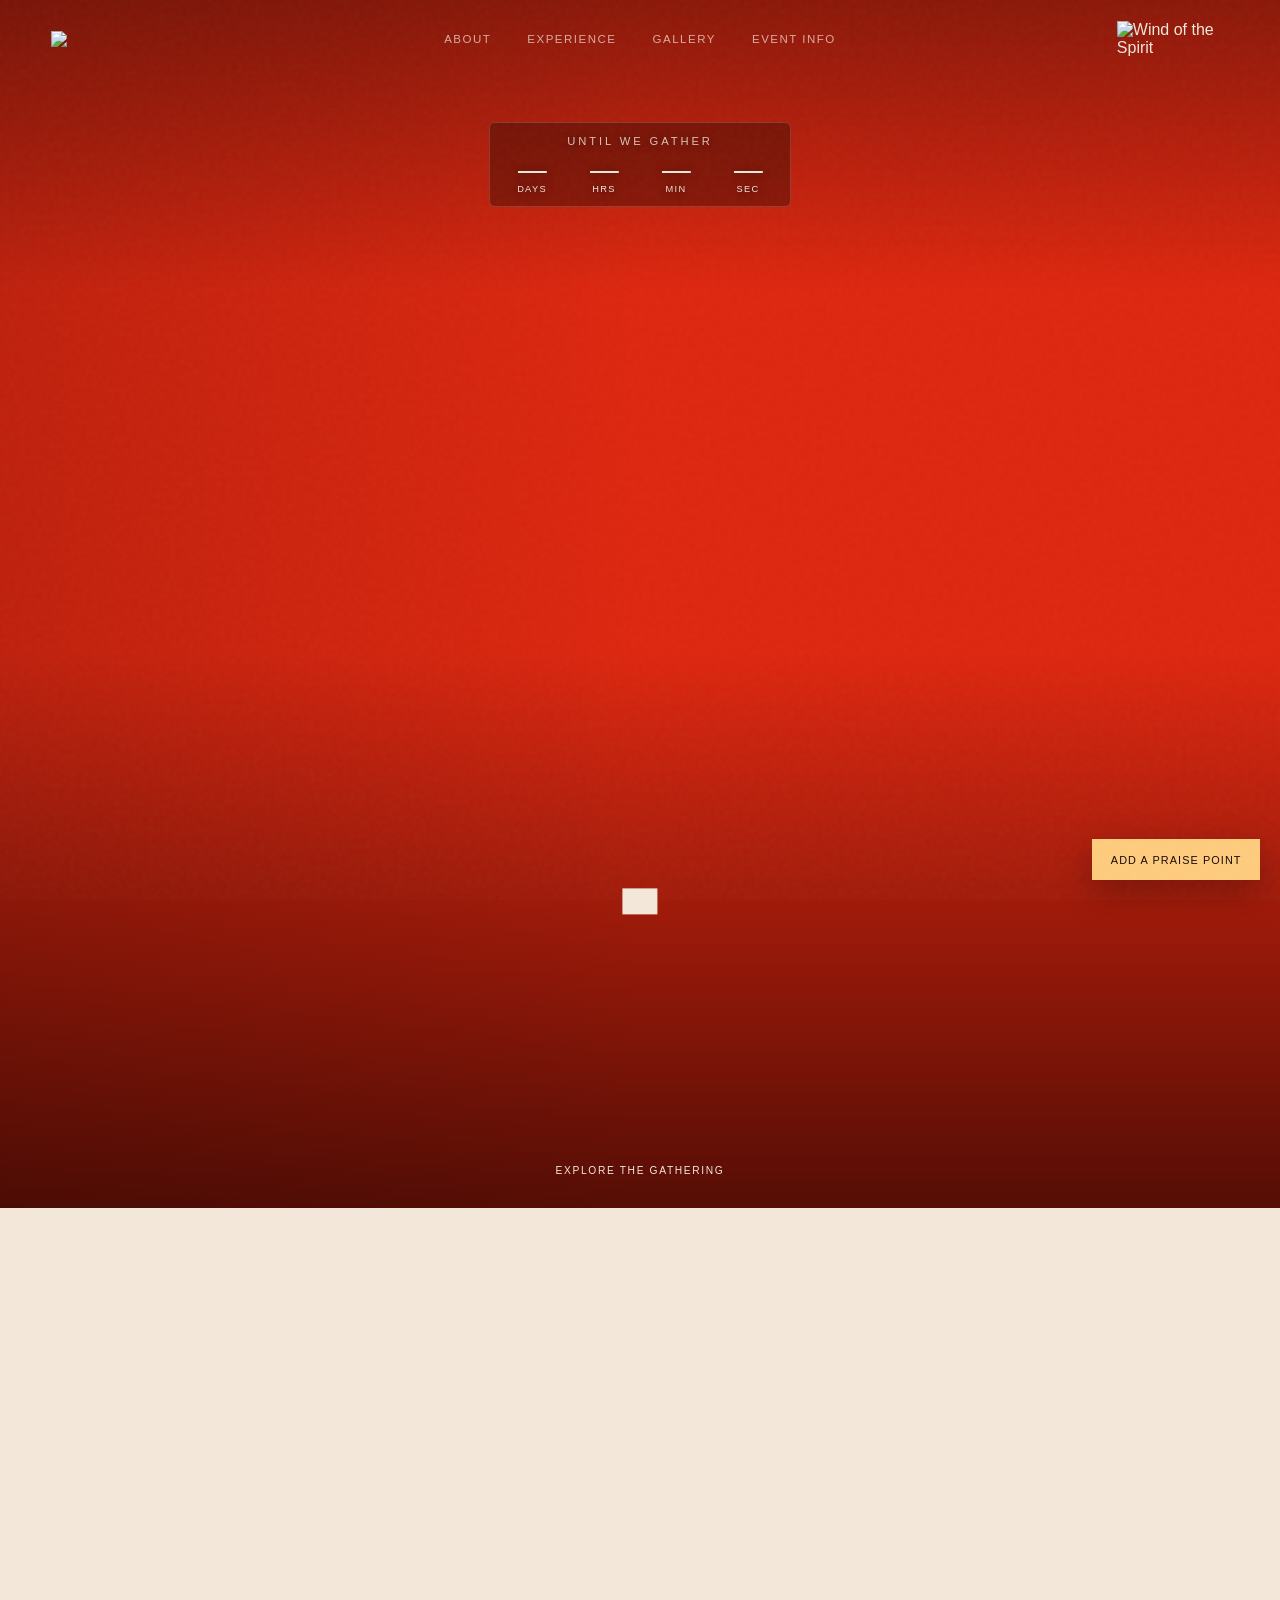
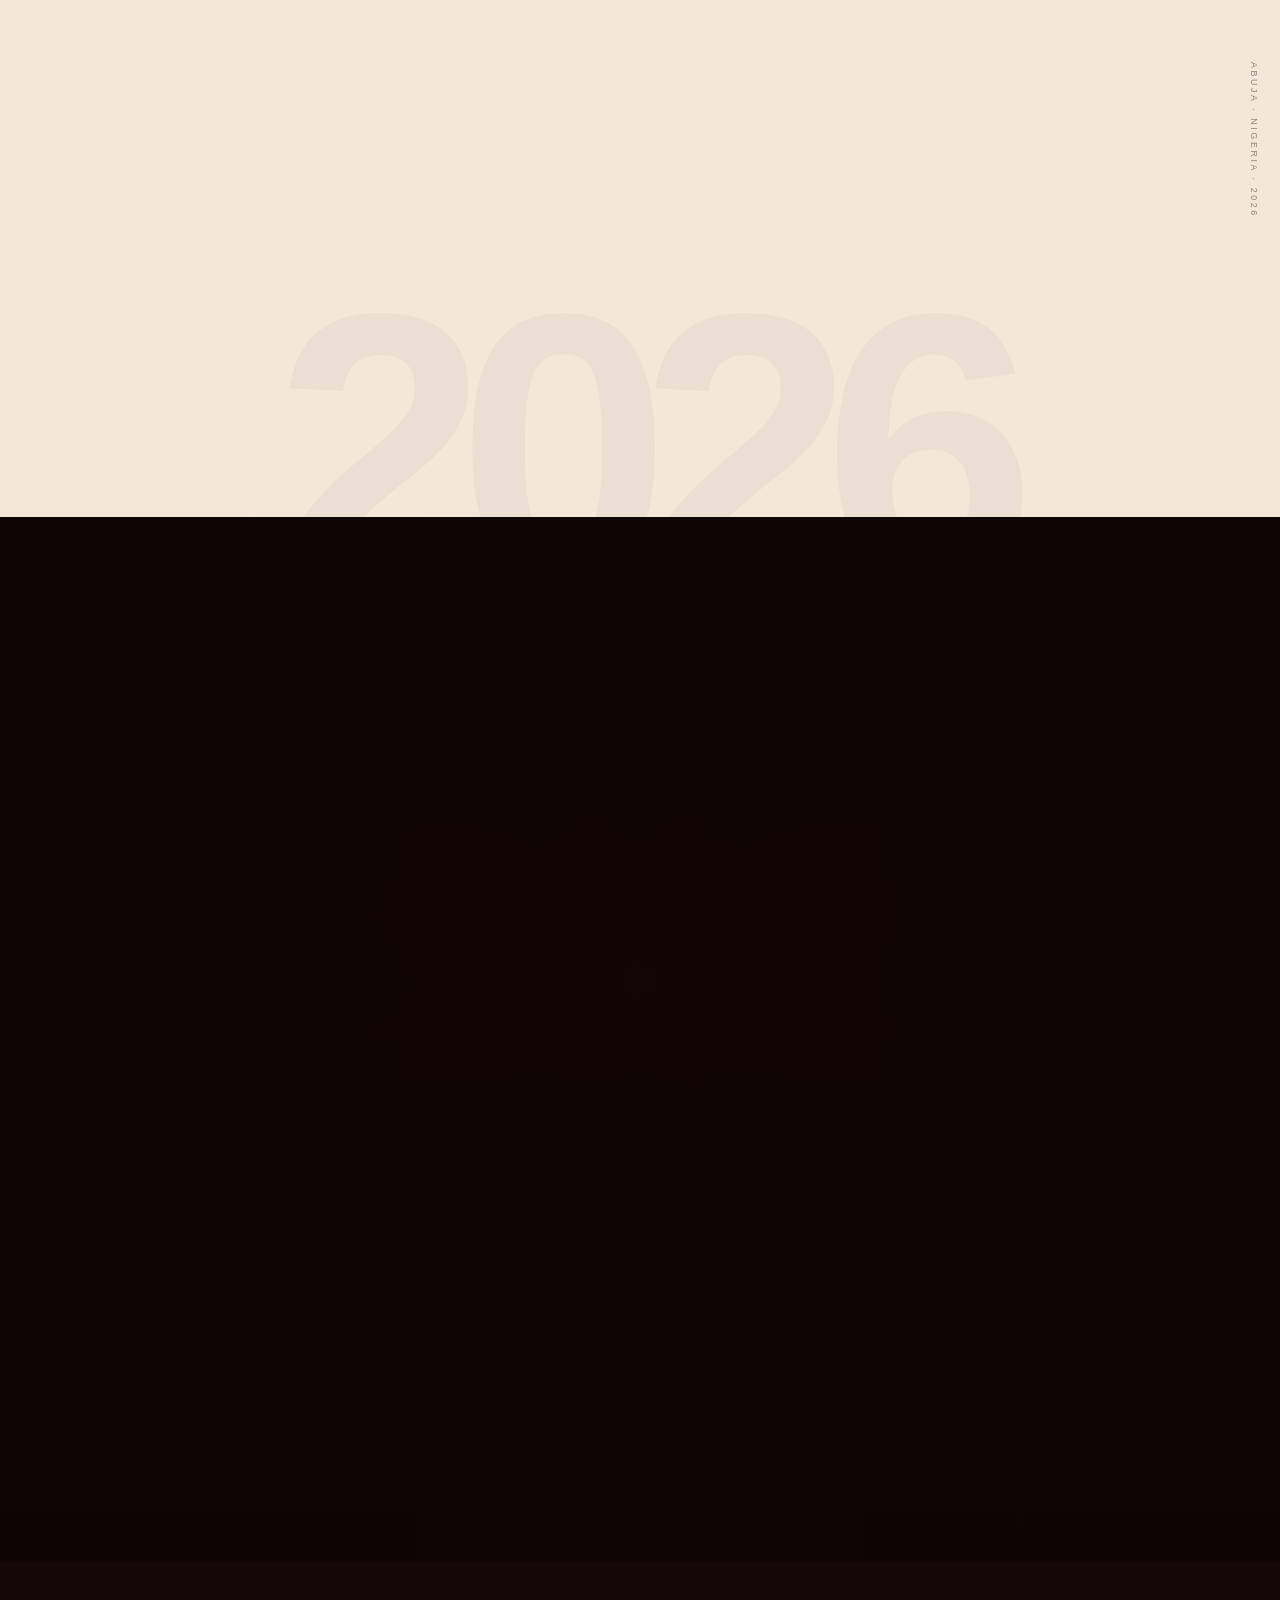
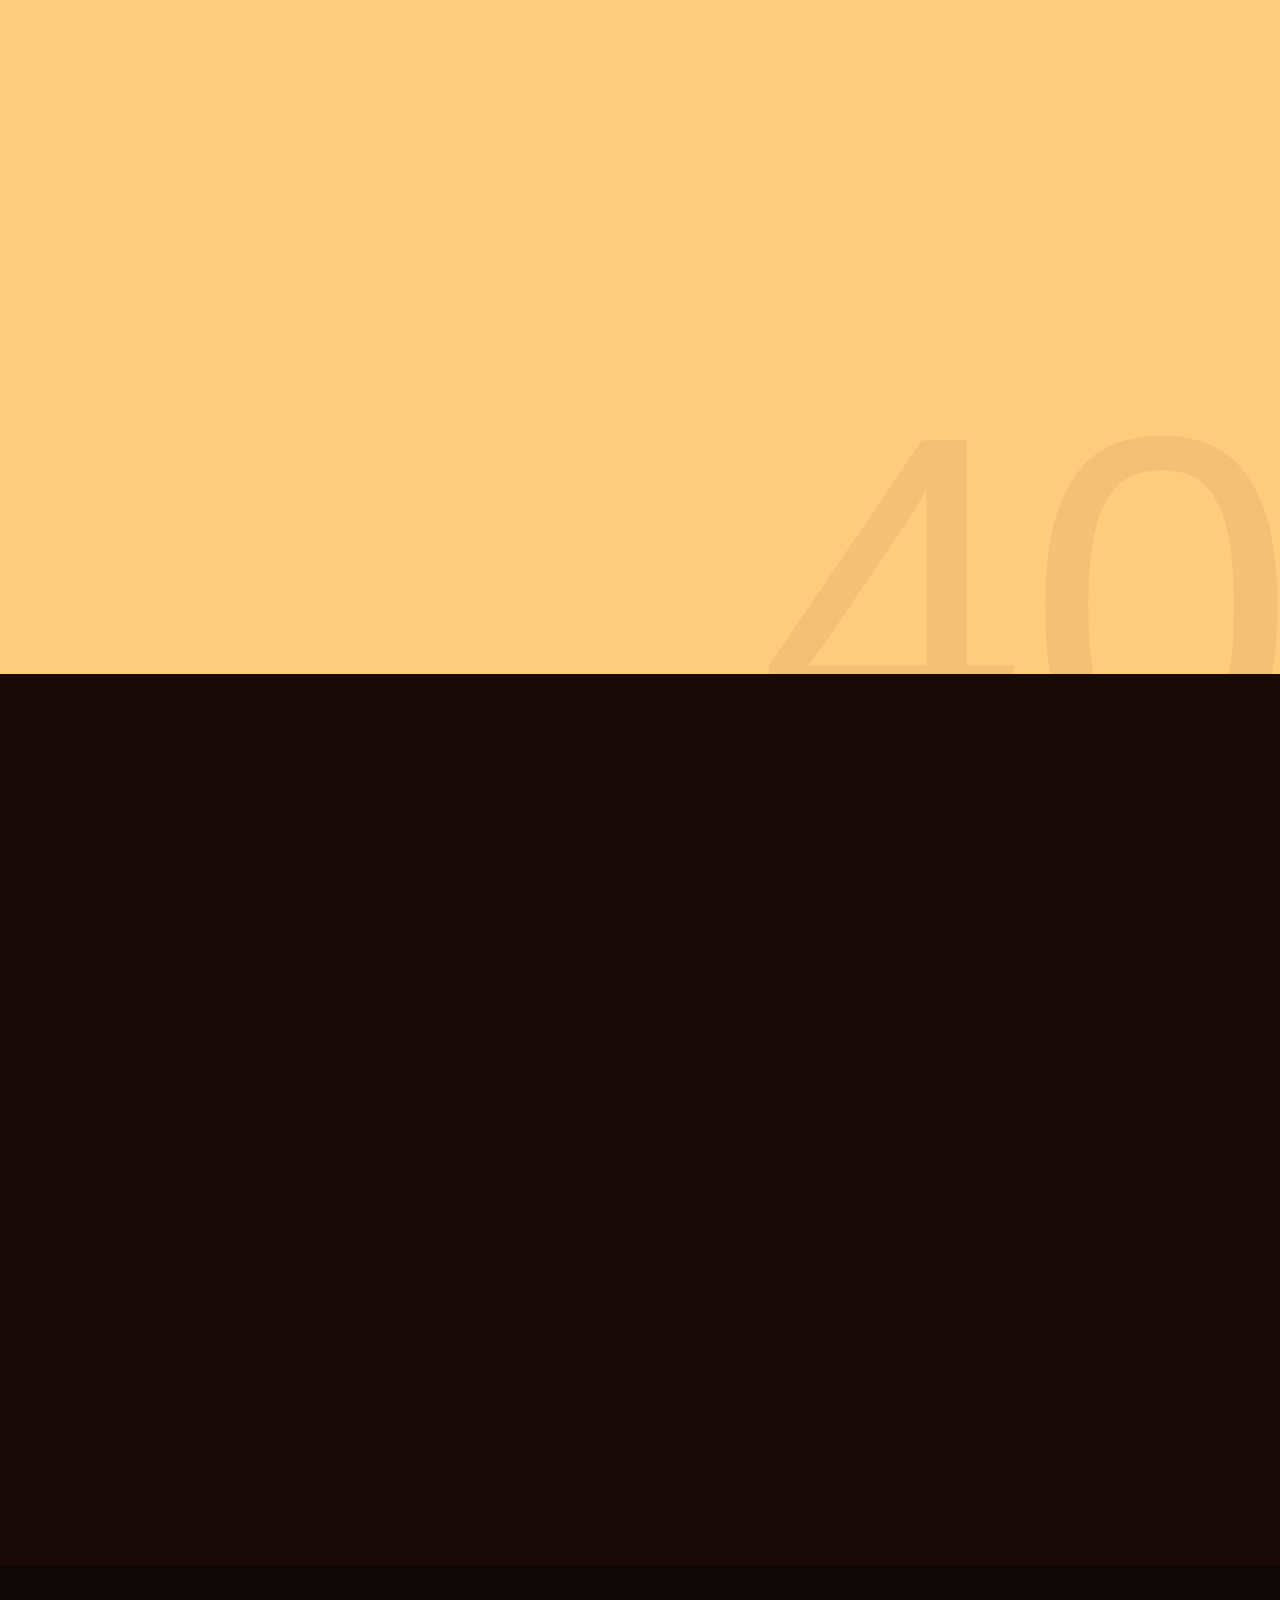
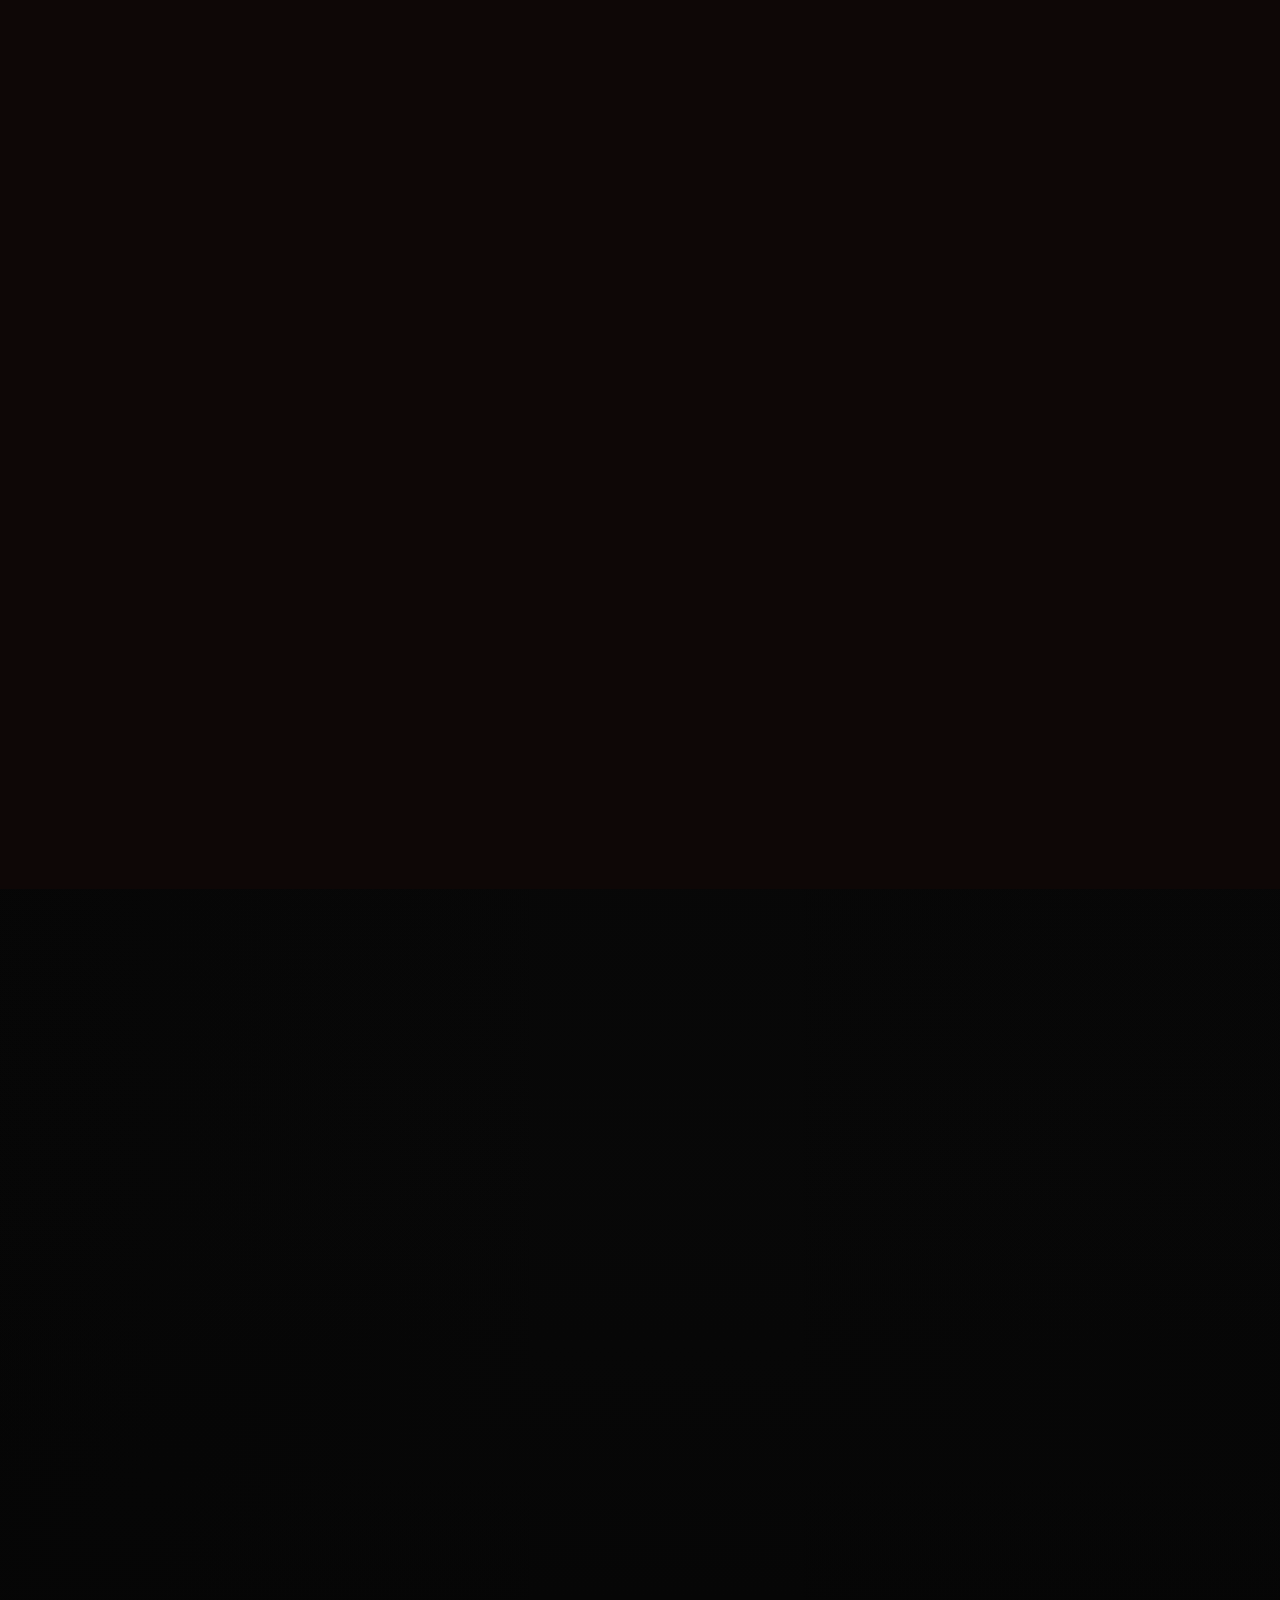
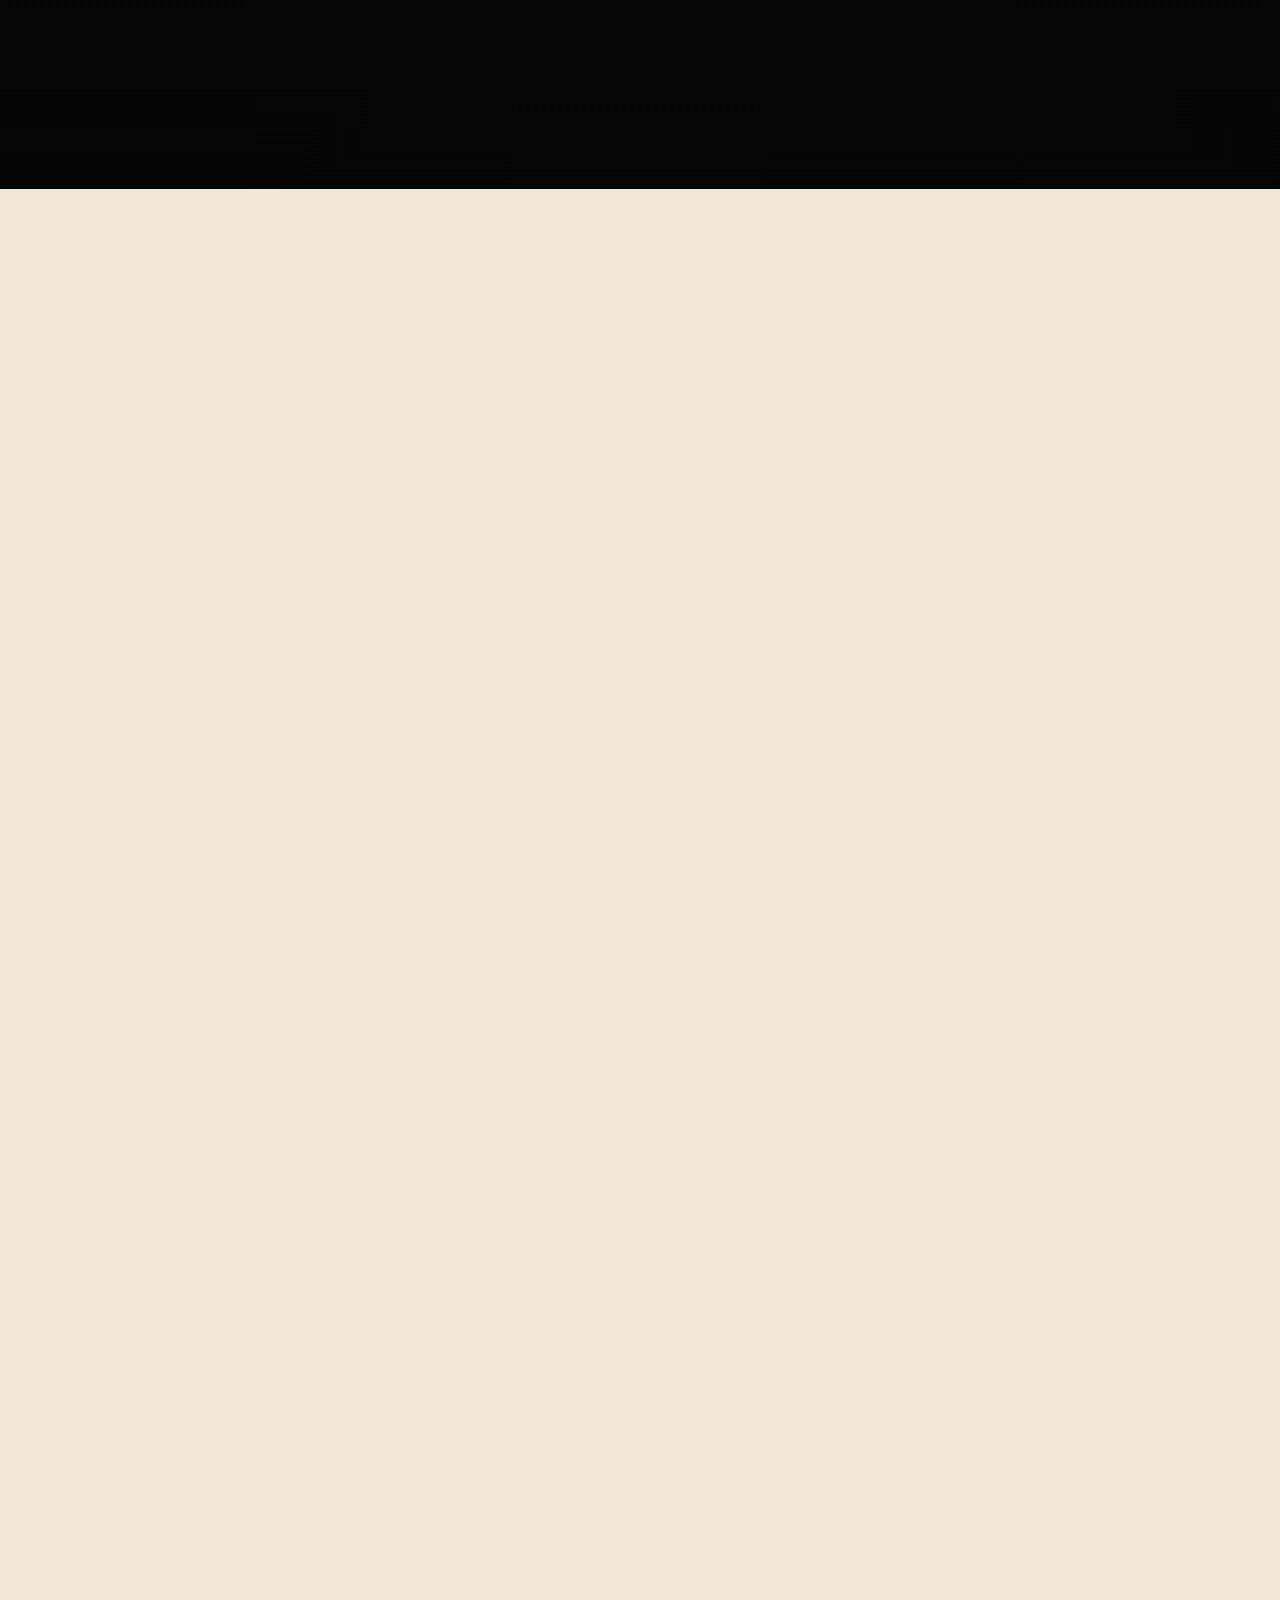
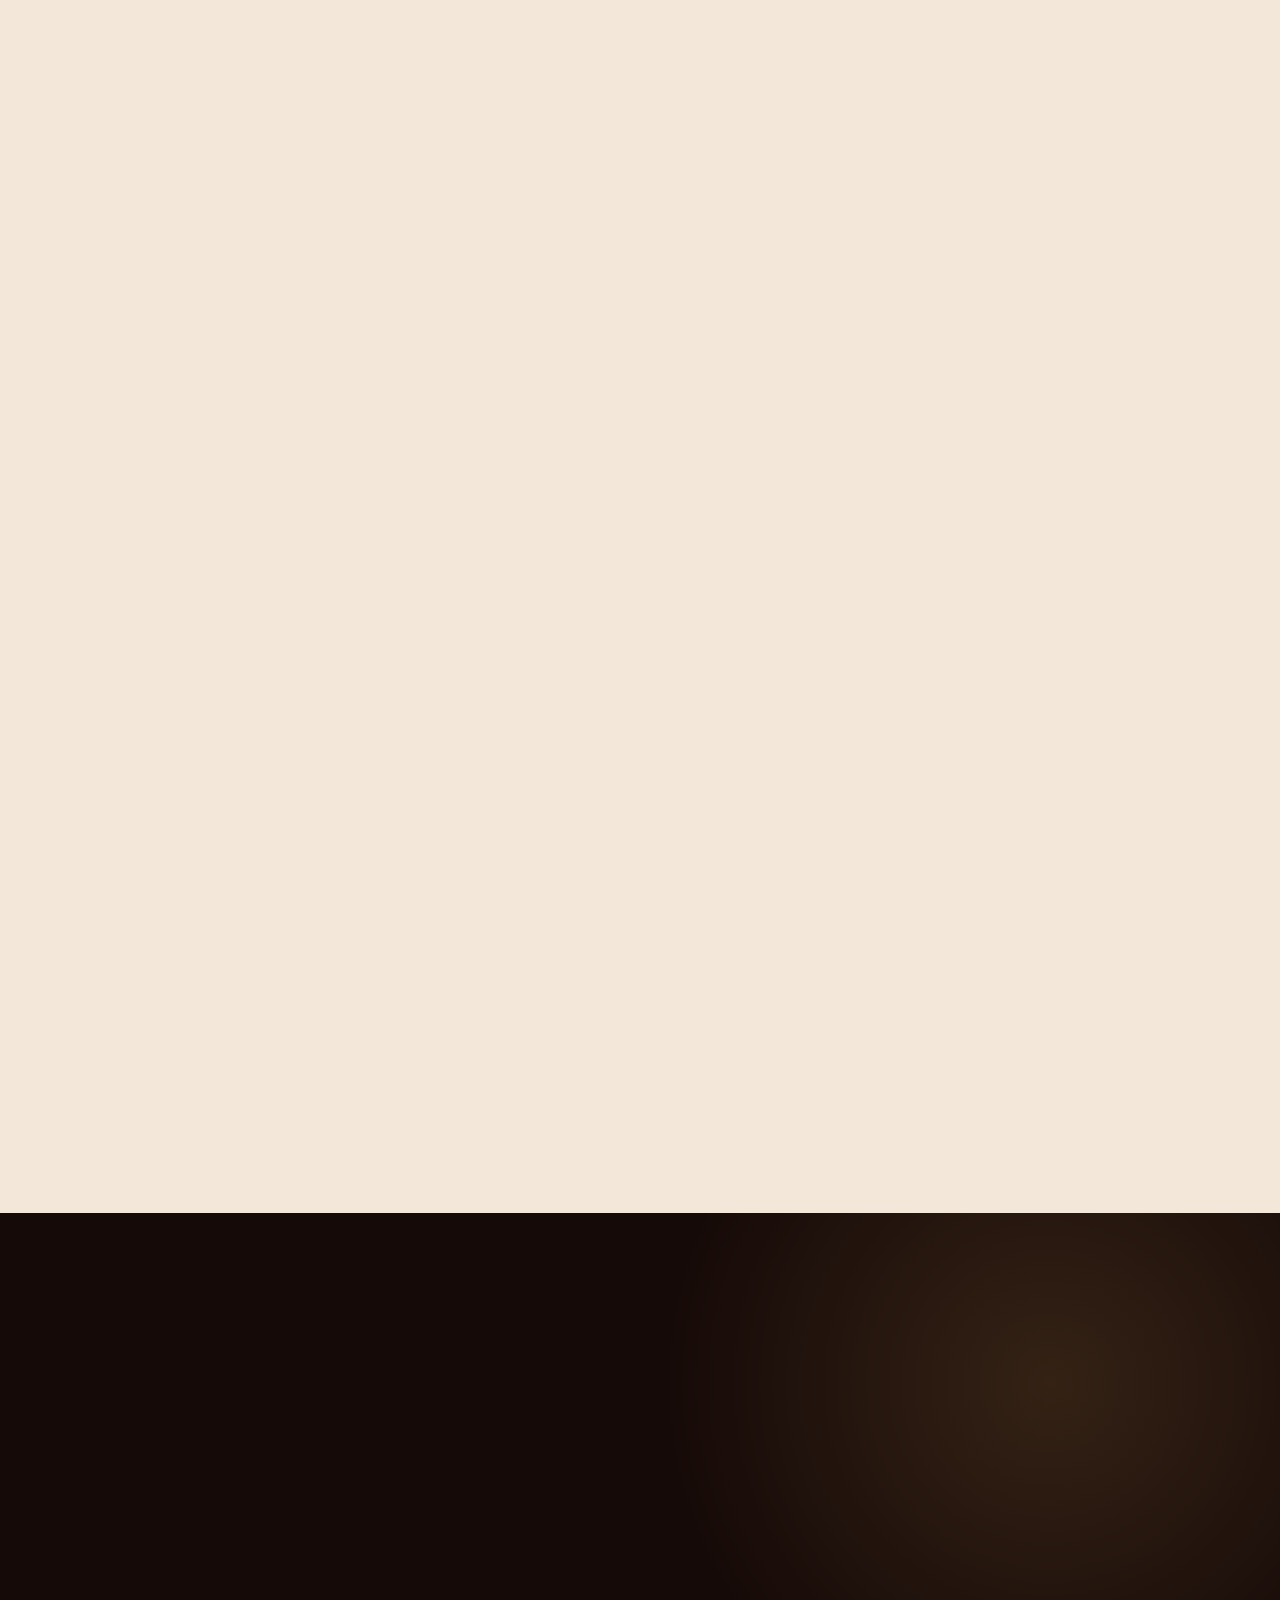
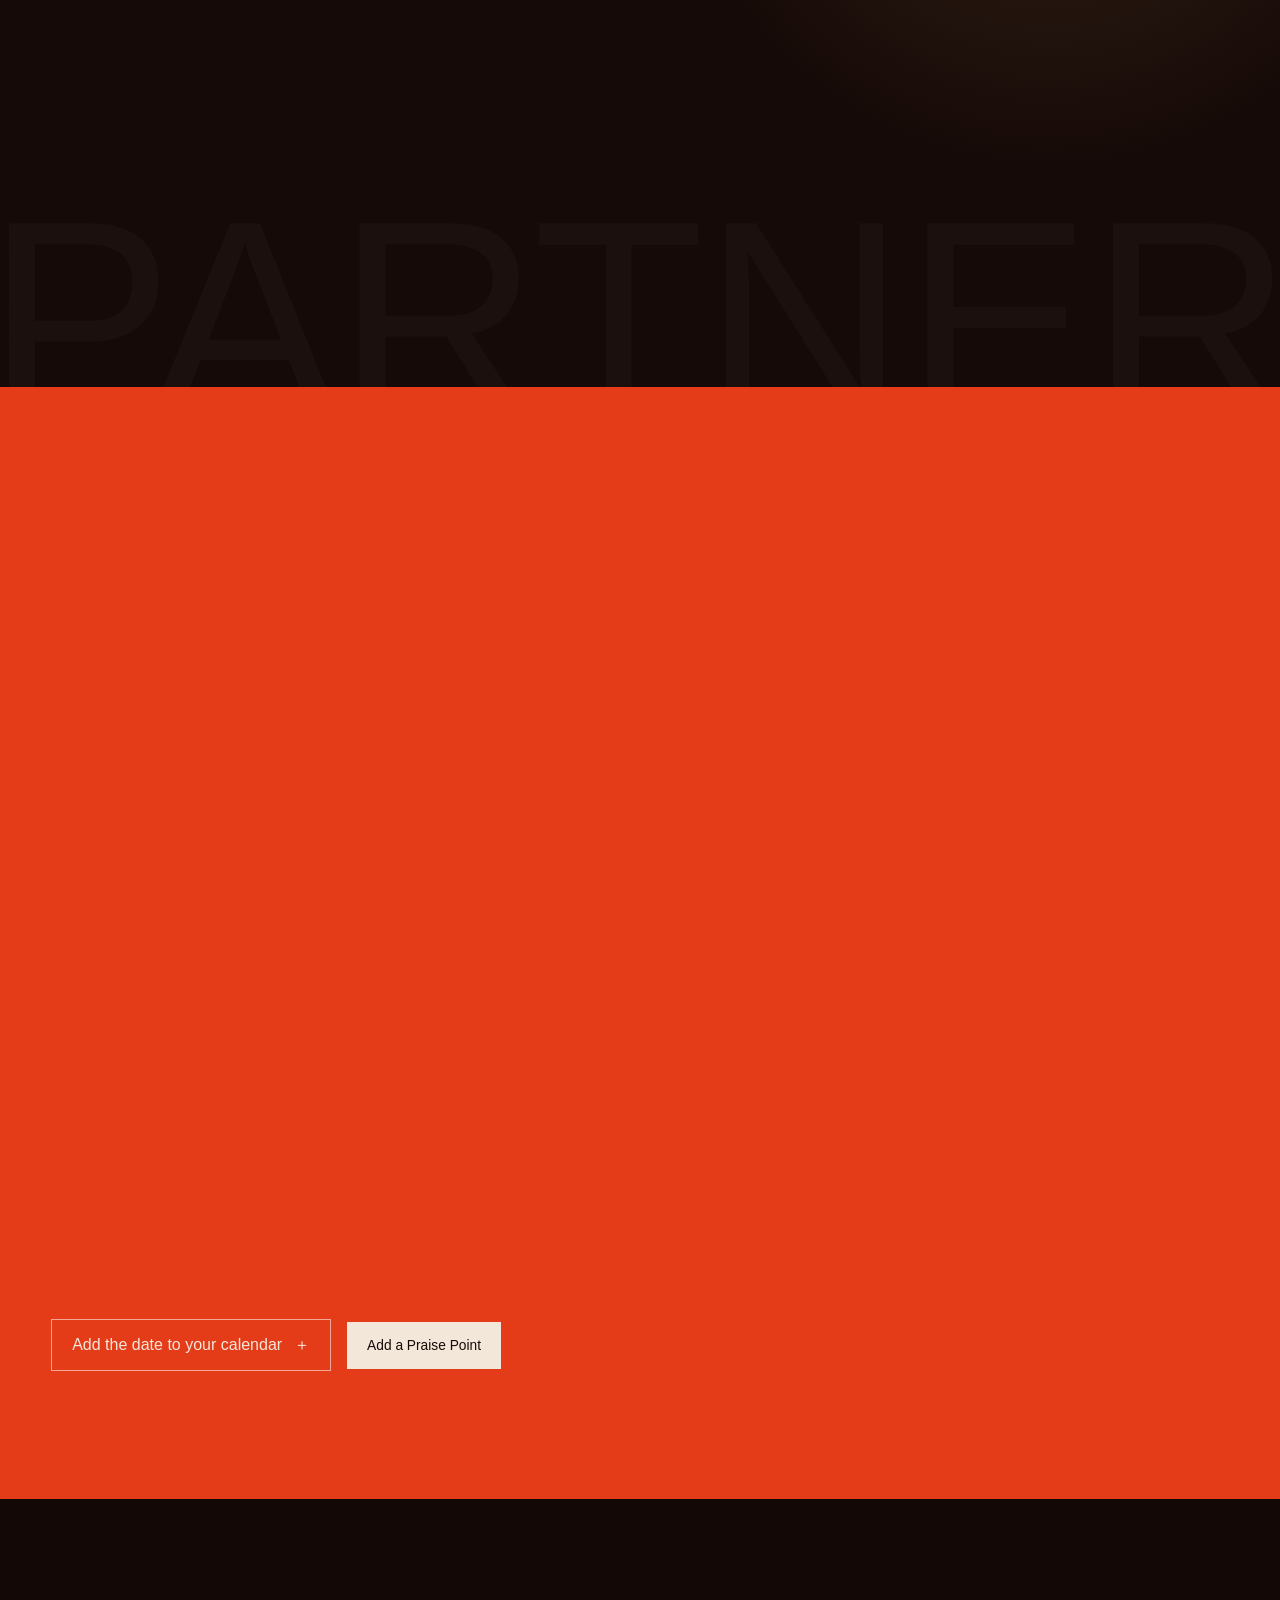
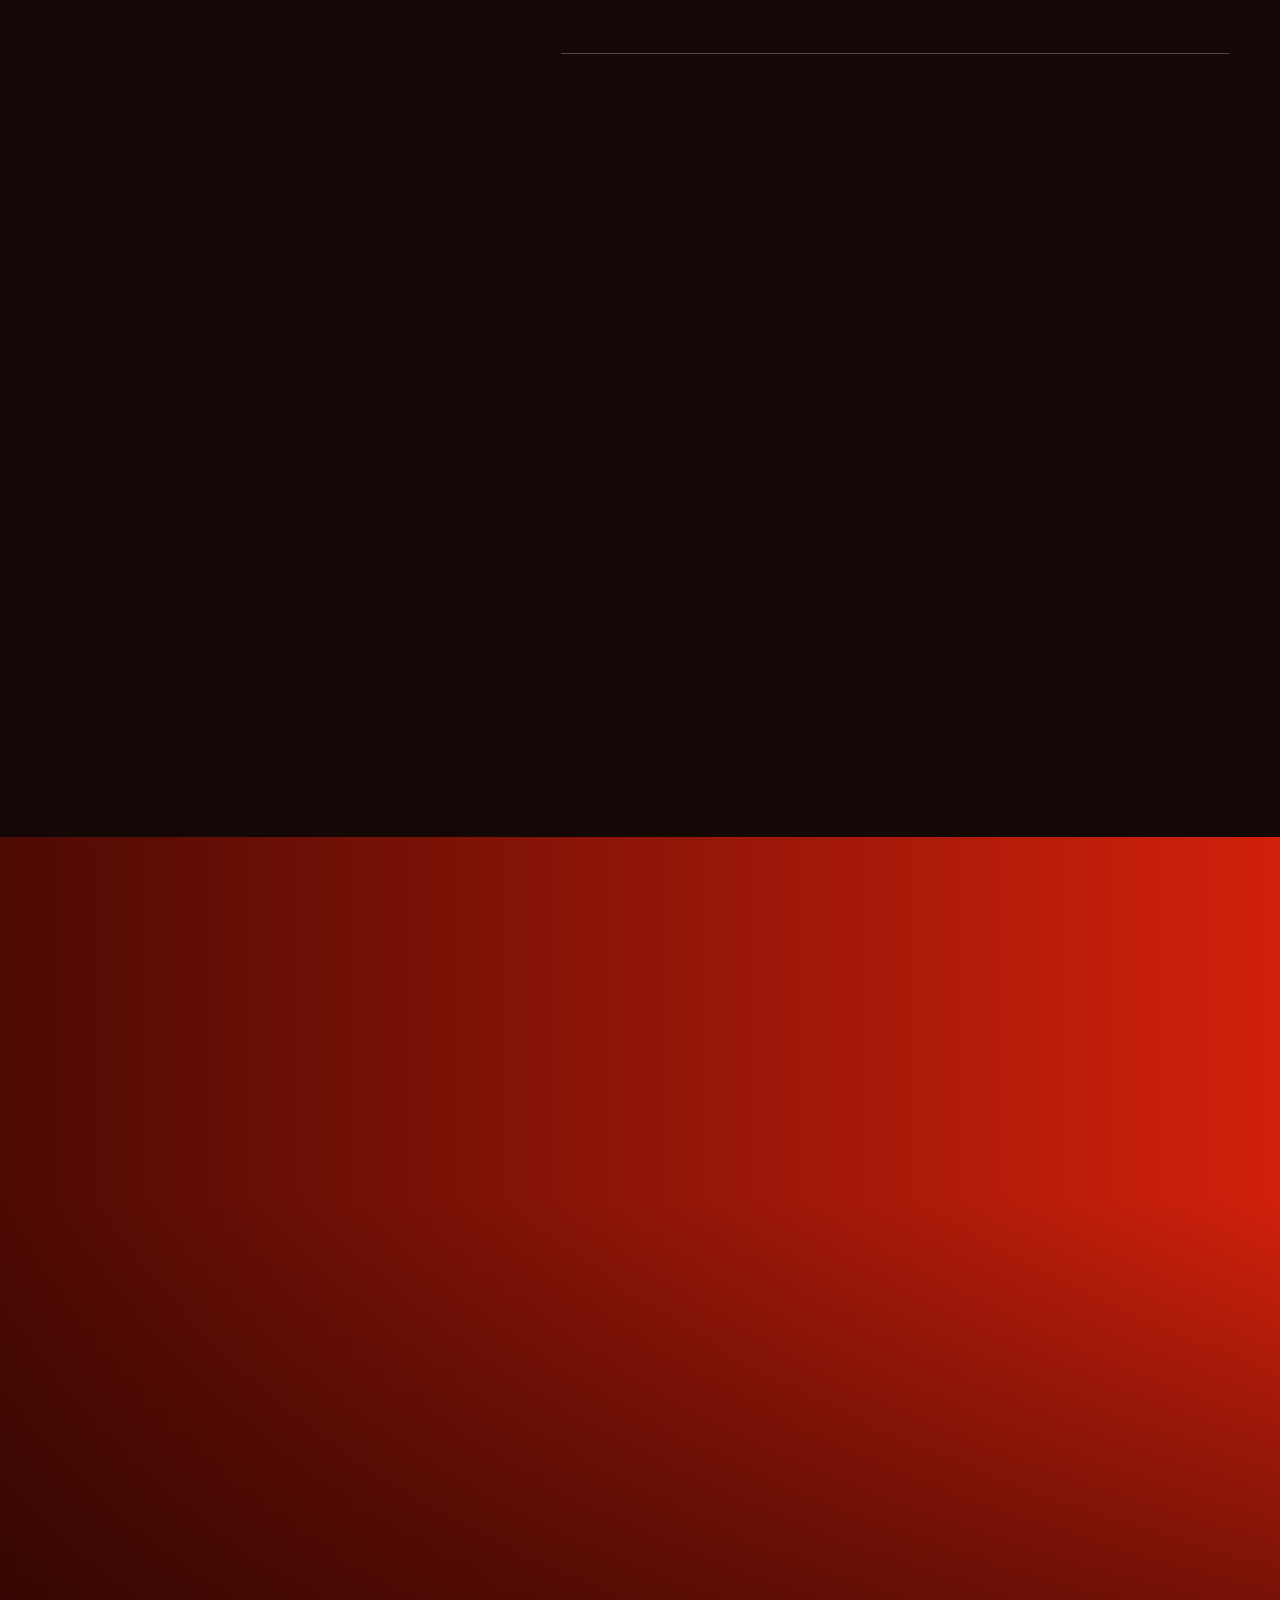
==== index.html @ 2c556433 "Add Temi Olaniyan and refine prayer times" ====
<!doctype html>
<html lang="en">
<head>
  <meta charset="UTF-8" />
  <meta name="viewport" content="width=device-width, initial-scale=1.0" />
  <meta name="theme-color" content="#d93216" />
  <meta name="description" content="Wind of the Spirit 2026 — Elshaddai, The God of All Possibilities. December 11, 2026 in Abuja, Nigeria." />
  <meta property="og:title" content="Wind of the Spirit 2026 — Elshaddai" />
  <meta property="og:description" content="Come expecting the impossible. December 11, 2026 — Abuja, Nigeria." />
  <meta property="og:image" content="assets/event-poster.png" />
  <link rel="icon" type="image/png" href="assets/wots-color.png" />
  <title>Wind of the Spirit 2026 — Elshaddai</title>
  <link rel="stylesheet" href="styles.css" />
  <script src="script.js" defer></script>
</head>
<body>
  <a class="skip-link" href="#main">Skip to content</a>
  <div class="grain" aria-hidden="true"></div>
  <header class="site-header" id="header">
    <a class="brand" href="#home" aria-label="Supernatural Life Church home"><img src="assets/slc-global-white.png" alt="SLC Global"></a>
    <nav class="desktop-nav" aria-label="Primary navigation">
      <a href="#about">About</a><a href="#experience">Experience</a><a href="#gallery">Gallery</a><a href="#details">Event Info</a>
    </nav>
    <a class="event-brand" href="#home" aria-label="Wind of the Spirit 2026"><img src="assets/wots-light.png" alt="Wind of the Spirit"></a>
    <button class="menu-toggle" type="button" aria-expanded="false" aria-controls="mobile-menu"><span></span><span></span><span class="sr-only">Menu</span></button>
  </header>
  <nav class="mobile-menu" id="mobile-menu" aria-label="Mobile navigation">
    <a href="#about">About</a><a href="#experience">Experience</a><a href="#gallery">Gallery</a><a href="#details">Event Info</a><a href="https://docs.google.com/forms/d/e/1FAIpQLSfN8o65ADISsEK9crIKpvxjXkOu6VvKsubmIb9Zc9VXGSktmg/viewform" target="_blank" rel="noopener noreferrer">Add a Praise Point</a>
  </nav>
  <a class="praise-float" href="https://docs.google.com/forms/d/e/1FAIpQLSfN8o65ADISsEK9crIKpvxjXkOu6VvKsubmIb9Zc9VXGSktmg/viewform" target="_blank" rel="noopener noreferrer">Add a Praise Point</a>

  <main id="main">
    <section class="hero" id="home" aria-labelledby="hero-title">
      <video class="hero-video" autoplay muted loop playsinline preload="metadata" poster="assets/elshaddai-hero.png" aria-hidden="true">
        <source src="assets/elshaddai-hero-loop.webm" type="video/webm">
      </video>
      <div class="hero-shade" aria-hidden="true"></div>
      <div class="hero-copy">
        <h1 id="hero-title" class="display-word theme-lockup reveal"><img src="assets/elshaddai-white.png" alt="Elshaddai — The God of All Possibilities"></h1>
        <div class="hero-meta reveal">
          <p class="hero-date">December 11, 2026<br>National Stadium, Abuja</p>
        </div>
      </div>
      <a class="scroll-cue" href="#about"><span>Explore the gathering</span></a>
      <div class="hero-countdown" aria-label="Countdown to the event">
        <p>Until we gather</p>
        <div id="countdown"><span><b>—</b>Days</span><span><b>—</b>Hrs</span><span><b>—</b>Min</span><span><b>—</b>Sec</span></div>
      </div>
    </section>

    <section class="manifesto section" id="about">
      <div class="manifesto-copy">
        <p class="lede reveal"><span>More than</span><span>a gathering.</span><em>An encounter.</em></p>
        <div class="body-copy reveal">
          <p>Wind of the Spirit is our annual Holy Ghost meeting at Supernatural Life Church.</p>
          <p>Every year, we gather with one desire: to meet with God.</p>
          <p>We come to worship. We come to pray. We sit under the Word. We make room for the Holy Spirit to move, speak, heal, restore and change lives.</p>
          <p>And this year, we are coming again.</p>
          <div class="manifesto-pillars" aria-label="The heart of the gathering"><span>Worship</span><span>Prayer</span><span>The Word</span></div>
        </div>
      </div>
      <p class="vertical-note" aria-hidden="true">ABUJA · NIGERIA · 2026</p>
    </section>

    <section class="theme-section" aria-labelledby="theme-title">
      <div class="orbital orbital-one" aria-hidden="true"></div><div class="orbital orbital-two" aria-hidden="true"></div>
      <h2 id="theme-title" class="theme-title reveal">Where the<br><span>impossible</span><br>meets God.</h2>
      <div class="theme-foot reveal">
        <img class="theme-signature" src="assets/elshaddai-white.png" alt="Elshaddai — The God of All Possibilities">
        <blockquote>Nothing is too hard for Him. Nothing is beyond His reach. We are gathering to encounter the God who makes all things possible.</blockquote>
      </div>
    </section>

    <section class="experience section" id="experience">
      <div class="experience-intro reveal"><h2>A presence<br>to encounter.</h2></div>
      <div class="experience-list">
        <article class="experience-item reveal" data-image="assets/gallery/4c7a0110.jpg" tabindex="0"><h3>Worship</h3><p>Not performance, but a people turning their whole attention toward God.</p></article>
        <article class="experience-item reveal" data-image="assets/gallery/slc_0213.jpg" tabindex="0"><h3>Prayer</h3><p>Fervent, united and expectant—making room for heaven to move.</p></article>
        <article class="experience-item reveal" data-image="assets/gallery/4c7a0185.jpg" tabindex="0"><h3>The Word</h3><p>Truth proclaimed with clarity, power and the capacity to transform.</p></article>
        <article class="experience-item reveal" data-image="assets/gallery/seyi1122.jpg" tabindex="0"><h3>Impartation</h3><p>A moment of equipping, awakening and fresh spiritual strength.</p></article>
        <article class="experience-item reveal" data-image="assets/gallery/seyi1405.jpg" tabindex="0"><h3>Renewal</h3><p>Leaving restored, realigned and ready for what God makes possible.</p></article>
      </div>
      <div class="experience-preview" aria-hidden="true"><img src="assets/gallery/4c7a0110.jpg" alt=""></div>
    </section>

    <section class="prayer-section" id="prayer" aria-labelledby="prayer-title">
      <div class="prayer-layout">
        <h2 id="prayer-title" class="reveal">We prepare<br>in prayer.</h2>
        <div class="prayer-copy reveal">
          <p class="prayer-date">Starting November 1</p>
          <p>Join us for 40 days of prayer and fasting. Choose the WhatsApp prayer room for your day below.</p>
        </div>
      </div>
      <div class="prayer-rooms reveal" aria-label="WhatsApp prayer rooms by day">
        <a href="https://chat.whatsapp.com/CemX1HDnWJZ4x4I7Qziaga?mode=wwt" target="_blank" rel="noopener noreferrer"><span>Monday</span><strong>Room 1</strong></a>
        <a href="https://chat.whatsapp.com/GJzIgriECdm5snkBRYxKWP?s=cl&amp;p=i&amp;mlu=4&amp;ilr=4&amp;iam=2" target="_blank" rel="noopener noreferrer"><span>Tuesday</span><strong>Room 4</strong></a>
        <a href="https://chat.whatsapp.com/IlezTxtwJaN69NjLpY3jvg?mode=wwt" target="_blank" rel="noopener noreferrer"><span>Wednesday</span><strong>Room 2</strong></a>
        <a href="https://chat.whatsapp.com/ESUgCJjmxQi13Mh6yQk7wn?mode=wwt" target="_blank" rel="noopener noreferrer"><span>Thursday</span><strong>Room 3</strong></a>
        <a href="https://chat.whatsapp.com/JtAog8vgQ2zIUPSI477JuM?mode=wwt" target="_blank" rel="noopener noreferrer"><span>Friday</span><strong>Room 5</strong></a>
        <a href="https://chat.whatsapp.com/D8fk7amYWOAGkoWFL6DqPR?mode=wwt" target="_blank" rel="noopener noreferrer"><span>Saturday</span><strong>Room 6</strong></a>
        <a href="https://chat.whatsapp.com/HHbld7tGeo340lRuUmYmnG?mode=wwt" target="_blank" rel="noopener noreferrer"><span>Sunday</span><strong>Room 7</strong></a>
      </div>
      <div class="prayer-actions reveal">
        <a class="prayer-secondary" href="https://docs.google.com/forms/d/e/1FAIpQLSfN8o65ADISsEK9crIKpvxjXkOu6VvKsubmIb9Zc9VXGSktmg/viewform" target="_blank" rel="noopener noreferrer">Add a Praise Point</a>
      </div>
    </section>

    <section class="prophetic-prayer-section" aria-labelledby="prophetic-prayer-title">
      <div class="prophetic-prayer-content reveal">
        <h2 id="prophetic-prayer-title">Prophetic<br>Prayers.</h2>
        <p>Join Pastor Philip Olubakin and the SLC Prayer Chain every day for prophetic prayers.</p>
        <div class="prophetic-prayer-sessions" aria-label="Prayer times">
          <div><span>Morning session</span><strong>6:00 AM WAT</strong></div>
          <div><span>Evening session</span><strong>9:00 PM WAT</strong></div>
        </div>
        <div class="prophetic-timezones" aria-label="International prayer times">
          <div><span>USA &amp; Canada</span><strong>1:00 AM / 4:00 PM EDT</strong></div>
          <div><span>United Kingdom</span><strong>5:00 AM / 8:00 PM BST</strong></div>
          <div><span>UAE</span><strong>9:00 AM / 12:00 AM GST</strong></div>
          <div><span>Australia</span><strong>3:00 PM / 6:00 AM AEST</strong></div>
          <div><span>South Africa</span><strong>7:00 AM / 10:00 PM SAST</strong></div>
        </div>
        <a class="prophetic-prayer-cta" href="https://t.me/+Rm8VxoHyhLEyYTZk" target="_blank" rel="noopener noreferrer">Join the Telegram Prayer Chain</a>
      </div>
    </section>

    <section class="gallery gallery-archive" id="gallery" aria-labelledby="gallery-title">
      <div class="gallery-copy">
        <h2 id="gallery-title" class="reveal">ONE NIGHT.<br>SO MANY STORIES.</h2>
        <p class="reveal">Moments of worship, prayer, the Word and spiritual impartation from previous Wind of the Spirit gatherings.</p>
      </div>
      <div class="gallery-wall">
        <figure class="gallery-shot wide reveal"><img src="assets/gallery/dji_0451.jpg" alt="Aerial view of the Wind of the Spirit gathering at night" loading="lazy"></figure>
        <figure class="gallery-shot tall reveal"><img src="assets/gallery/seyi1405.jpg" alt="Minister standing in prayer with both hands raised" loading="lazy"></figure>
        <figure class="gallery-shot reveal"><img src="assets/gallery/4c7a0087.jpg" alt="Minister speaking passionately on the Wind of the Spirit stage" loading="lazy"></figure>
        <figure class="gallery-shot reveal"><img src="assets/gallery/4c7a0096.jpg" alt="Worship leader ministering with a microphone" loading="lazy"></figure>
        <figure class="gallery-shot wide reveal"><img src="assets/gallery/slc_0626.jpg" alt="Worship team leading from the illuminated outdoor stage" loading="lazy"></figure>
        <figure class="gallery-shot reveal"><img src="assets/gallery/slc_0669.jpg" alt="Attendee worshipping with one hand raised" loading="lazy"></figure>
        <figure class="gallery-shot reveal"><img src="assets/gallery/slc_0696.jpg" alt="Attendee in a moment of prayer among the congregation" loading="lazy"></figure>
        <figure class="gallery-shot wide reveal"><img src="assets/gallery/seyi1098.jpg" alt="Wide monochrome view of the stage and congregation" loading="lazy"></figure>
        <figure class="gallery-shot reveal"><img src="assets/gallery/seyi1122.jpg" alt="Minister praying for an attendee" loading="lazy"></figure>
        <figure class="gallery-shot reveal"><img src="assets/gallery/seyi1262.jpg" alt="Prayer and impartation during the gathering" loading="lazy"></figure>
        <figure class="gallery-shot reveal"><img src="assets/gallery/seyi1284.jpg" alt="Minister praying with an attendee in the crowd" loading="lazy"></figure>
        <figure class="gallery-shot reveal"><img src="assets/gallery/seyi1326.jpg" alt="Minister praying for a woman during the gathering" loading="lazy"></figure>
        <figure class="gallery-shot wide reveal"><img src="assets/gallery/slc_0665.jpg" alt="Congregation responding during a moment of worship" loading="lazy"></figure>
        <figure class="gallery-shot wide reveal"><img src="assets/gallery/jkp_4833.jpg" alt="Ministry team assisting an attendee during prayer" loading="lazy"></figure>
        <figure class="gallery-shot tall reveal"><img src="assets/gallery/4c7a0110.jpg" alt="Worship minister leading from the stage" loading="lazy"></figure>
        <figure class="gallery-shot reveal"><img src="assets/gallery/4c7a0185.jpg" alt="Pastor Funmi ministering from the lectern" loading="lazy"></figure>
        <figure class="gallery-shot tall reveal"><img src="assets/gallery/4c7a0111.jpg" alt="Worship minister singing passionately" loading="lazy"></figure>
        <figure class="gallery-shot wide reveal"><img src="assets/gallery/jkp_4762.jpg" alt="A moment of prayer among the congregation" loading="lazy"></figure>
        <figure class="gallery-shot tall reveal"><img src="assets/gallery/jkp_4154.jpg" alt="Pastor Funmi speaking at Wind of the Spirit" loading="lazy"></figure>
        <figure class="gallery-shot tall reveal"><img src="assets/gallery/slc_0213.jpg" alt="Attendee worshipping with hands raised" loading="lazy"></figure>
        <figure class="gallery-shot tall reveal"><img src="assets/gallery/slc_0341.jpg" alt="Pastor Funmi leading the gathering in worship" loading="lazy"></figure>
      </div>
    </section>

    <section class="testimony-section" id="testimony" aria-labelledby="testimony-title">
      <div class="testimony-bg" aria-hidden="true"></div>
      <div class="testimony-content">
        <h2 id="testimony-title" class="reveal">Your testimony<br>can strengthen<br>someone's faith.</h2>
        <div class="testimony-bottom reveal">
          <p>Has God healed, restored or transformed your life? Share what He has done and let your story point someone else to possibility.</p>
          <a href="https://docs.google.com/forms/d/e/1FAIpQLSen69DwAQMcEV4QdFEZOR-8S-lvGYZxuYOdsE5YgSBRi1FzLA/viewform" target="_blank" rel="noopener noreferrer">Share Your Testimony</a>
        </div>
      </div>
    </section>

    <section class="conveners section" id="conveners" aria-labelledby="conveners-title">
      <div class="convener-head reveal"><h2 id="conveners-title">A gathering called by faith.</h2></div>
      <div class="convener-names reveal">
        <article class="convener-card"><div class="convener-portrait"><img src="assets/pastor-philip.jpg" alt="Pastor Philip Olubakin" loading="lazy"></div><div class="convener-meta"><span>Convener</span><h3>Pastor Philip<br>Olubakin</h3></div></article>
        <article class="convener-card"><div class="convener-portrait"><img src="assets/pastor-funmi.jpg" alt="Pastor Funmi Olubakin" loading="lazy"></div><div class="convener-meta"><span>Convener</span><h3>Pastor Funmi<br>Olubakin</h3></div></article>
        <article class="convener-card"><div class="convener-portrait"><img src="assets/ministers/lawrence-oyor.jpg" alt="Lawrence Oyor" loading="lazy"></div><div class="convener-meta"><span>Minister</span><h3>Lawrence<br>Oyor</h3></div></article>
        <article class="convener-card"><div class="convener-portrait"><img src="assets/ministers/bbo.jpg" alt="BBO" loading="lazy"></div><div class="convener-meta"><span>Minister</span><h3>BBO</h3></div></article>
        <article class="convener-card"><div class="convener-portrait"><img src="assets/ministers/kaestrings.jpg" alt="Kaestrings" loading="lazy"></div><div class="convener-meta"><span>Minister</span><h3>Kaestrings</h3></div></article>
        <article class="convener-card"><div class="convener-portrait"><img src="assets/ministers/pelumi-deborah.jpg" alt="Pelumi Deborah" loading="lazy"></div><div class="convener-meta"><span>Minister</span><h3>Pelumi<br>Deborah</h3></div></article>
        <article class="convener-card"><div class="convener-portrait"><img src="assets/ministers/steve-hills.jpg" alt="Steve Hills" loading="lazy"></div><div class="convener-meta"><span>Minister</span><h3>Steve<br>Hills</h3></div></article>
        <article class="convener-card"><div class="convener-portrait"><img src="assets/ministers/caleb-david.jpg" alt="Caleb David" loading="lazy"></div><div class="convener-meta"><span>Minister</span><h3>Caleb<br>David</h3></div></article>
        <article class="convener-card"><div class="convener-portrait"><img src="assets/ministers/temi-olaniyan.jpg" alt="Temi Olaniyan" loading="lazy"></div><div class="convener-meta"><span>Minister</span><h3>Temi<br>Olaniyan</h3></div></article>
      </div>
    </section>

    <section class="participate section" id="participate" aria-labelledby="participate-title">
      <div class="participate-intro reveal">
        <h2 id="participate-title">Come with<br>expectation.</h2>
        <p>Two simple ways to prepare for Wind of the Spirit 2026. The external forms will open here as soon as their links are ready.</p>
      </div>
      <div class="participate-grid">
        <article class="participate-card pastors reveal">
          <span>Registration</span>
          <h3>Let us prepare<br>to receive you.</h3>
          <p>Everyone planning to attend Wind of the Spirit 2026 can register through the official external form.</p>
          <a href="https://docs.google.com/forms/d/e/1FAIpQLSeudB2BrS4OurlJNMf3cR9Z-fC0loavIIoJ4j02C1jhJt_h6w/viewform?usp=send_form" target="_blank" rel="noopener noreferrer">Register for WOTS</a>
        </article>
        <article class="participate-card praise reveal">
          <span>Bring it before God</span>
          <h3>Add your<br>Praise Point.</h3>
          <p>Share the testimony, expectation or point of praise you are bringing into the gathering.</p>
          <a href="https://docs.google.com/forms/d/e/1FAIpQLSfN8o65ADISsEK9crIKpvxjXkOu6VvKsubmIb9Zc9VXGSktmg/viewform" target="_blank" rel="noopener noreferrer">Add a Praise Point</a>
        </article>
      </div>
    </section>

    <section class="partnership-section" id="partnership" aria-labelledby="partnership-title">
      <div class="partnership-layout">
        <h2 id="partnership-title" class="reveal">Help make<br>the gathering<br>possible.</h2>
        <div class="partnership-copy reveal">
          <p>Partner with Wind of the Spirit and help create room for lives to be reached, restored and transformed.</p>
          <p>Your partnership supports the gathering and helps extend its impact beyond one night.</p>
          <a href="https://docs.google.com/forms/d/e/1FAIpQLSd0lUmSZDL0z_NO15qpIMOqTaIy_eShudvwnE9Mx-NUN8-vDw/viewform" target="_blank" rel="noopener noreferrer">Become a Partner</a>
        </div>
      </div>
    </section>

    <section class="details" id="details" aria-labelledby="details-title">
      <div class="details-top"><h2 id="details-title" class="reveal">11 · 12 · 26</h2><p class="details-city reveal">ABUJA <span>NIGERIA</span></p></div>
      <dl class="details-grid reveal"><div><dt>Event</dt><dd>Wind of the Spirit 2026</dd></div><div><dt>Theme</dt><dd>Elshaddai</dd></div><div><dt>Date</dt><dd>Friday, December 11, 2026</dd></div><div><dt>City</dt><dd>Abuja, Nigeria</dd></div><div><dt>Venue</dt><dd>National Stadium, Abuja</dd></div><div><dt>Time</dt><dd>5:00 PM</dd></div></dl>
      <div class="details-actions"><button class="calendar-btn" id="calendar-button" type="button">Add the date to your calendar <span>＋</span></button><a class="details-praise" href="https://docs.google.com/forms/d/e/1FAIpQLSfN8o65ADISsEK9crIKpvxjXkOu6VvKsubmIb9Zc9VXGSktmg/viewform" target="_blank" rel="noopener noreferrer">Add a Praise Point</a></div>
    </section>

    <section class="faq section" aria-labelledby="faq-title">
      <h2 id="faq-title" class="reveal">Questions,<br>answered.</h2>
      <div class="accordion">
        <details class="reveal"><summary>What is Wind of the Spirit?<span>＋</span></summary><p>Wind of the Spirit is Supernatural Life Church's annual Holy Ghost gathering, centred on worship, prayer, the Word, impartation and spiritual renewal.</p></details>
        <details class="reveal"><summary>When is WOTS 2026?<span>＋</span></summary><p>Friday, December 11, 2026, starting at 5:00 PM.</p></details>
        <details class="reveal"><summary>Where will the event take place?<span>＋</span></summary><p>At the National Stadium in Abuja, Nigeria.</p></details>
        <details class="reveal"><summary>Is registration required?<span>＋</span></summary><p>Registration is open to everyone planning to attend. <a href="https://docs.google.com/forms/d/e/1FAIpQLSeudB2BrS4OurlJNMf3cR9Z-fC0loavIIoJ4j02C1jhJt_h6w/viewform?usp=send_form" target="_blank" rel="noopener noreferrer">Complete the official registration form.</a></p></details>
        <details class="reveal"><summary>Will the event be livestreamed?<span>＋</span></summary><p>Yes. The gathering will be livestreamed on the official Supernatural Life Church YouTube channel. The direct viewing link will be shared when it is ready.</p></details>
        <details class="reveal"><summary>Will free transport be available?<span>＋</span></summary><p>Free buses are planned. The number of buses, routes and pickup points are still being confirmed and will be published once approved.</p></details>
        <details class="reveal"><summary>Will there be watch centres?<span>＋</span></summary><p>Watch centres are planned for those unable to attend in Abuja. Locations and participation details will be announced in due time.</p></details>
        <details class="reveal"><summary>Can I partner with Wind of the Spirit?<span>＋</span></summary><p>Yes. <a href="https://docs.google.com/forms/d/e/1FAIpQLSd0lUmSZDL0z_NO15qpIMOqTaIy_eShudvwnE9Mx-NUN8-vDw/viewform" target="_blank" rel="noopener noreferrer">Open the official partnership form</a> to support the gathering.</p></details>
        <details class="reveal"><summary>How can I receive updates?<span>＋</span></summary><p>Follow <a href="https://www.instagram.com/windofthespiritglobal/" target="_blank" rel="noopener noreferrer">Wind of the Spirit</a> and <a href="https://www.instagram.com/slchurchng/" target="_blank" rel="noopener noreferrer">Supernatural Life Church</a> on Instagram, or visit <a href="https://slchurchng.org/" target="_blank" rel="noopener noreferrer">slchurchng.org</a>.</p></details>
      </div>
    </section>

    <section class="final-cta" aria-labelledby="final-title">
      <div class="final-bg" aria-hidden="true"></div>
      <h2 id="final-title" class="reveal">Come<br>expecting the<br><em>Impossible.</em></h2>
      <div class="final-actions reveal"><div><a class="final-praise" href="https://docs.google.com/forms/d/e/1FAIpQLSfN8o65ADISsEK9crIKpvxjXkOu6VvKsubmIb9Zc9VXGSktmg/viewform" target="_blank" rel="noopener noreferrer">Add a Praise Point</a><button type="button" id="share-button">Share the gathering</button></div><a href="#home">Back to the beginning</a></div>
    </section>
  </main>
  <footer>
    <div class="footer-brand"><img src="assets/wots-light.png" alt="Wind of the Spirit"></div>
    <div class="footer-copy">
      <p>Wind of the Spirit is hosted by Supernatural Life Church.</p>
      <nav aria-label="Social and church links">
        <a href="https://www.instagram.com/windofthespiritglobal/" target="_blank" rel="noopener noreferrer">WOTS Instagram</a>
        <a href="https://www.instagram.com/slchurchng/" target="_blank" rel="noopener noreferrer">SLC Instagram</a>
        <a href="https://slchurchng.org/" target="_blank" rel="noopener noreferrer">Church website</a>
      </nav>
    </div>
    <div class="footer-legal"><img src="assets/slc-global-white.png" alt="SLC Global"><p>© 2026 Supernatural Life Church</p></div>
  </footer>
  <div class="toast" id="toast" role="status" aria-live="polite"></div>
</body>
</html>
---- styles.css ----
@font-face{font-family:'Whyte Inktrap';src:url('assets/fonts/WhyteInktrap-Regular.woff2') format('woff2');font-weight:400;font-style:normal;font-display:swap}
@font-face{font-family:'Whyte Inktrap';src:url('assets/fonts/WhyteInktrap-Medium.woff2') format('woff2');font-weight:500;font-style:normal;font-display:swap}
@font-face{font-family:'Whyte Inktrap';src:url('assets/fonts/WhyteInktrap-Bold.woff2') format('woff2');font-weight:700;font-style:normal;font-display:swap}
@font-face{font-family:'Whyte Inktrap Super';src:url('assets/fonts/WhyteInktrap-Super.woff2') format('woff2');font-weight:400;font-style:normal;font-display:swap}
@font-face{font-family:'Whyte Inktrap Super';src:url('assets/fonts/WhyteInktrap-SuperItalic.woff2') format('woff2');font-weight:400;font-style:italic;font-display:swap}
:root{--ember:#ef3b17;--orange:#ff5a13;--gold:#ffcc7d;--cream:#f3e7da;--ink:#180907;--night:#130806;--line:rgba(243,231,218,.28);--pad:clamp(1.25rem,4vw,4.8rem)}
*{box-sizing:border-box}html{scroll-behavior:smooth}body{margin:0;background:var(--night);color:var(--cream);font-family:"DM Sans",sans-serif;overflow-x:hidden}body.menu-open{overflow:hidden}::selection{background:var(--gold);color:var(--ink)}a{color:inherit;text-decoration:none}button{font:inherit}.sr-only{position:absolute;width:1px;height:1px;overflow:hidden;clip:rect(0,0,0,0)}.skip-link{position:fixed;left:1rem;top:-5rem;z-index:100;padding:.8rem 1rem;background:#fff;color:#000}.skip-link:focus{top:1rem}.grain{position:fixed;inset:0;z-index:50;pointer-events:none;opacity:.055;background-image:url("data:image/svg+xml,%3Csvg viewBox='0 0 180 180' xmlns='http://www.w3.org/2000/svg'%3E%3Cfilter id='n'%3E%3CfeTurbulence type='fractalNoise' baseFrequency='.9' numOctaves='3' stitchTiles='stitch'/%3E%3C/filter%3E%3Crect width='100%25' height='100%25' filter='url(%23n)' opacity='.7'/%3E%3C/svg%3E")}
.site-header{position:fixed;top:0;left:0;right:0;height:78px;padding:0 var(--pad);display:grid;grid-template-columns:1fr auto 1fr;align-items:center;z-index:40;border-bottom:1px solid transparent;transition:.35s}.site-header.scrolled{background:rgba(20,7,5,.82);backdrop-filter:blur(18px);border-color:rgba(255,255,255,.15)}.brand{display:flex;align-items:flex-start;font-weight:600;letter-spacing:-.06em;font-size:1.55rem}.brand small{font-size:.56rem;margin:.2rem 0 0 .25rem}.desktop-nav{display:flex;gap:2.25rem;font-size:.72rem;text-transform:uppercase;letter-spacing:.13em}.desktop-nav a{opacity:.72;transition:.25s}.desktop-nav a:hover,.desktop-nav a:focus-visible{opacity:1}.nav-cta{justify-self:end;border:1px solid rgba(255,255,255,.45);border-radius:50%;width:104px;height:42px;display:flex;align-items:center;justify-content:center;gap:.5rem;font-size:.67rem;letter-spacing:.12em}.menu-toggle,.mobile-menu{display:none}
.hero{min-height:100svh;position:relative;display:flex;flex-direction:column;justify-content:flex-end;padding:8rem var(--pad) 4rem;overflow:hidden;background:#de260f}.hero-image{position:absolute;inset:0;background-image:url('assets/elshaddai-hero.png');background-size:cover;background-position:center 48%;transform:scale(1.035);animation:heroDrift 14s ease-out both}.hero-shade{position:absolute;inset:0;background:linear-gradient(180deg,rgba(23,4,1,.42) 0%,transparent 24%,transparent 54%,rgba(21,2,0,.68) 100%),linear-gradient(90deg,rgba(27,3,0,.16),transparent 50%)}.hero-kicker{position:absolute;z-index:2;top:7.2rem;left:var(--pad);font-size:.69rem;text-transform:uppercase;letter-spacing:.25em}.hero-kicker span{margin:0 .65rem}.hero-copy{position:relative;z-index:2}.display-word{font-family:"Libre Caslon Display",serif;font-weight:400;font-size:clamp(4rem,15vw,13.2rem);letter-spacing:-.075em;line-height:.72;margin:0 0 2.2rem;text-shadow:0 5px 40px rgba(59,6,0,.28)}.hero-meta{display:flex;justify-content:space-between;align-items:flex-end;font-size:clamp(.85rem,1.2vw,1.08rem);text-transform:uppercase;letter-spacing:.15em;line-height:1.4}.hero-date{text-align:right}.scroll-cue{position:absolute;z-index:2;left:50%;bottom:2rem;transform:translateX(-50%);display:flex;align-items:center;gap:.8rem;font-size:.64rem;text-transform:uppercase;letter-spacing:.16em}.scroll-cue i{font-style:normal;font-size:1.1rem}.hero-countdown{position:absolute;z-index:3;right:var(--pad);top:7.05rem;text-align:right}.hero-countdown>p{font-size:.58rem;text-transform:uppercase;letter-spacing:.2em;opacity:.65;margin:0 0 .45rem}.hero-countdown div{display:flex;gap:.75rem}.hero-countdown span{font-size:.5rem;text-transform:uppercase;letter-spacing:.1em}.hero-countdown b{font-size:1rem;display:block;font-weight:500}.reveal{opacity:0;transform:translateY(24px);transition:opacity .85s ease,transform .85s cubic-bezier(.2,.65,.25,1)}.reveal.visible{opacity:1;transform:none}@keyframes heroDrift{from{transform:scale(1.1)}to{transform:scale(1.035)}}
.section{padding:clamp(6rem,12vw,10rem) var(--pad);position:relative}.section-label{display:flex;gap:2rem;align-items:center;color:var(--ink);text-transform:uppercase;font-size:.62rem;letter-spacing:.18em}.section-label span{border:1px solid rgba(24,9,7,.4);width:32px;height:32px;border-radius:50%;display:grid;place-items:center}.section-label.dark{color:var(--cream)}.section-label.dark span{border-color:var(--line)}.manifesto{background:var(--cream);color:var(--ink);min-height:94vh}.manifesto-copy{margin:clamp(6rem,12vw,10rem) auto 0;max-width:1100px;display:grid;grid-template-columns:1.5fr .7fr;gap:6vw;align-items:end}.lede{font-family:"Libre Caslon Display",serif;font-size:clamp(3.2rem,7vw,7.5rem);line-height:.88;letter-spacing:-.055em;margin:0}.lede em{font-weight:400;color:var(--ember)}.body-copy{font-size:clamp(.95rem,1.2vw,1.12rem);line-height:1.7;max-width:400px}.body-copy p+p{margin-top:1.6rem}.vertical-note{position:absolute;right:.75rem;top:50%;writing-mode:vertical-rl;font-size:.55rem;letter-spacing:.3em;opacity:.45}
.theme-section{min-height:110vh;padding:10rem var(--pad) 6rem;background:radial-gradient(circle at 74% 44%,#ff7b2e 0,#ec3214 28%,#8c1008 62%,#220403 100%);display:flex;flex-direction:column;justify-content:center;overflow:hidden;position:relative}.section-tag{text-transform:uppercase;font-size:.61rem;letter-spacing:.25em;margin:0 0 2rem}.theme-title{position:relative;z-index:2;font-family:"Libre Caslon Display",serif;font-size:clamp(4rem,11vw,11rem);line-height:.77;letter-spacing:-.06em;font-weight:400;margin:0}.theme-title span{font-style:italic;color:var(--gold)}.theme-foot{position:relative;z-index:2;margin-top:5rem;display:grid;grid-template-columns:1fr 1fr;gap:3rem;align-items:end;border-top:1px solid var(--line);padding-top:1.5rem}.theme-foot>p{font-size:1.3rem;letter-spacing:.25em}.theme-foot blockquote{margin:0;max-width:500px;font-family:"Libre Caslon Display",serif;font-size:clamp(1.3rem,2.3vw,2.3rem);line-height:1.2}.orbital{position:absolute;border:1px solid rgba(255,214,170,.25);border-radius:50%;width:60vw;height:60vw;right:-12vw;top:10%;animation:orbit 22s linear infinite}.orbital:after{content:"";position:absolute;width:15px;height:15px;border-radius:50%;background:var(--gold);top:19%;left:8%;box-shadow:0 0 35px var(--gold)}.orbital-two{width:44vw;height:44vw;right:-4vw;top:24%;animation-direction:reverse;animation-duration:29s}@keyframes orbit{to{transform:rotate(360deg)}}
.experience{background:var(--night)}.experience-intro{margin:7rem 0 5rem;display:grid;grid-template-columns:1fr 2fr;align-items:start}.experience-intro>p{font-size:.72rem;text-transform:uppercase;letter-spacing:.14em;opacity:.6}.experience-intro h2{font-family:"Libre Caslon Display",serif;font-size:clamp(3.7rem,8vw,8.5rem);line-height:.82;letter-spacing:-.055em;font-weight:400;margin:0}.experience-list{margin-left:28%;border-top:1px solid var(--line)}.experience-item{display:grid;grid-template-columns:65px 1fr 1fr;gap:2rem;align-items:center;border-bottom:1px solid var(--line);padding:2rem 0}.experience-item>span{font-size:.58rem;opacity:.45}.experience-item h3{font-family:"Libre Caslon Display",serif;font-size:clamp(2.3rem,4.5vw,4.7rem);font-weight:400;letter-spacing:-.04em;margin:0}.experience-item p{line-height:1.6;opacity:.65;max-width:360px}
.gallery{display:grid;grid-template-columns:1.08fr .92fr;min-height:100vh;background:#d92f15}.gallery-image{min-height:100vh;overflow:hidden}.gallery-image img{width:100%;height:100%;object-fit:cover;display:block}.gallery-copy{padding:clamp(5rem,10vw,9rem) var(--pad);display:flex;flex-direction:column;justify-content:center}.gallery-copy h2{font-family:"Libre Caslon Display",serif;font-weight:400;font-size:clamp(3.7rem,7vw,7.2rem);line-height:.82;letter-spacing:-.055em;margin:1rem 0 3rem}.gallery-copy>p:not(.section-tag){max-width:430px;line-height:1.7}.media-placeholder{margin-top:4rem;border-top:1px solid var(--line);padding-top:1rem;font-size:.6rem;text-transform:uppercase;letter-spacing:.16em;opacity:.7}
.conveners{background:var(--cream);color:var(--ink)}.convener-head{margin:7rem 0}.convener-head p{font-size:.65rem;text-transform:uppercase;letter-spacing:.16em}.convener-head h2{font-family:"Libre Caslon Display",serif;font-weight:400;font-size:clamp(3.7rem,8vw,8.5rem);line-height:.82;letter-spacing:-.055em;margin:2rem 0 0}.convener-names{display:grid;grid-template-columns:repeat(3,1fr);border-top:1px solid rgba(24,9,7,.3)}.convener-names>div{padding:2rem 2rem 1rem 0;min-height:220px;border-right:1px solid rgba(24,9,7,.3)}.convener-names>div+div{padding-left:2rem}.convener-names span{font-size:.57rem;text-transform:uppercase;letter-spacing:.15em;opacity:.55}.convener-names h3{font-family:"Libre Caslon Display",serif;font-size:clamp(1.8rem,3.5vw,3.6rem);font-weight:400;line-height:.95;margin:2.5rem 0}.convener-names .coming{opacity:.45}
.details{background:#e43b18;padding:clamp(6rem,10vw,9rem) var(--pad)}.details-top h2{font-family:"Libre Caslon Display",serif;font-size:clamp(5rem,16vw,16rem);letter-spacing:-.075em;line-height:.75;font-weight:400;margin:0 0 2rem}.details-city{font-size:clamp(2rem,4vw,4rem);letter-spacing:.02em}.details-city span{opacity:.45}.details-grid{margin:6rem 0 3rem;border-top:1px solid var(--line);display:grid;grid-template-columns:repeat(3,1fr)}.details-grid>div{padding:1.5rem 1.5rem 2.3rem 0;border-bottom:1px solid var(--line)}.details-grid dt{font-size:.55rem;text-transform:uppercase;letter-spacing:.18em;opacity:.6;margin-bottom:1.2rem}.details-grid dd{margin:0;font-family:"Libre Caslon Display",serif;font-size:clamp(1.4rem,2.2vw,2.2rem)}.calendar-btn{background:transparent;color:inherit;border:1px solid rgba(255,255,255,.55);padding:1rem 1.4rem;display:flex;justify-content:space-between;width:min(100%,390px);cursor:pointer;text-align:left;transition:.25s}.calendar-btn:hover{background:var(--cream);color:var(--ink)}
.faq{background:var(--night);display:grid;grid-template-columns:.55fr 1fr 1.2fr;gap:5vw}.faq h2{font-family:"Libre Caslon Display",serif;font-weight:400;font-size:clamp(3.5rem,6vw,6.5rem);line-height:.86;letter-spacing:-.05em;margin:0}.accordion{border-top:1px solid var(--line)}details{border-bottom:1px solid var(--line)}summary{list-style:none;padding:1.5rem 0;cursor:pointer;display:flex;justify-content:space-between;gap:1rem;font-size:.95rem}summary::-webkit-details-marker{display:none}details summary span{transition:.2s}details[open] summary span{transform:rotate(45deg)}details p{margin:0 0 1.5rem;line-height:1.65;opacity:.65;font-size:.9rem}
.final-cta{min-height:100vh;padding:8rem var(--pad) 5rem;position:relative;display:flex;flex-direction:column;justify-content:center;overflow:hidden;background:#d9220c}.final-bg{position:absolute;inset:0;background:url('assets/elshaddai-hero.png') center/cover;filter:saturate(1.1);opacity:.48;transform:scale(1.12)}.final-cta:after{content:"";position:absolute;inset:0;background:linear-gradient(90deg,rgba(30,2,0,.75),rgba(69,7,0,.05)),linear-gradient(0deg,rgba(24,3,1,.65),transparent 60%)}.final-cta>*:not(.final-bg){z-index:2}.final-cta h2{font-family:"Libre Caslon Display",serif;font-weight:400;font-size:clamp(4.2rem,10vw,10.8rem);line-height:.8;letter-spacing:-.06em;margin:1rem 0 5rem}.final-cta h2 em{color:var(--gold)}.final-actions{display:flex;justify-content:space-between;align-items:center}.final-actions button{background:var(--cream);color:var(--ink);border:0;padding:1rem 1.2rem;display:flex;justify-content:space-between;width:260px;cursor:pointer}.final-actions a{font-size:.62rem;text-transform:uppercase;letter-spacing:.15em}footer{background:#0e0504;padding:4rem var(--pad);display:grid;grid-template-columns:1fr 1fr 1fr;align-items:end;border-top:1px solid var(--line)}.footer-mark strong{font-size:3rem;letter-spacing:-.07em}.footer-mark span{font-size:.65rem;margin-left:.5rem}footer p{font-size:.75rem;line-height:1.5;opacity:.65;margin:0}.footer-meta{text-align:right}.toast{position:fixed;left:50%;bottom:1.5rem;transform:translate(-50%,150%);background:var(--cream);color:var(--ink);padding:.8rem 1.1rem;z-index:100;font-size:.75rem;transition:.35s}.toast.show{transform:translate(-50%,0)}
@media(max-width:900px){.site-header{height:68px;display:flex;justify-content:space-between}.desktop-nav,.nav-cta{display:none}.menu-toggle{display:flex;background:none;border:0;padding:1rem 0;flex-direction:column;gap:6px;cursor:pointer}.menu-toggle span:not(.sr-only){width:24px;height:1px;background:#fff;transition:.25s}.menu-toggle[aria-expanded=true] span:first-child{transform:translateY(3.5px) rotate(45deg)}.menu-toggle[aria-expanded=true] span:nth-child(2){transform:translateY(-3.5px) rotate(-45deg)}.mobile-menu{display:flex;position:fixed;inset:68px 0 0;background:rgba(19,8,6,.98);padding:3rem var(--pad);flex-direction:column;gap:1.4rem;font-family:"Libre Caslon Display",serif;font-size:3rem;transform:translateX(100%);transition:.35s}.mobile-menu.open{transform:none}.hero{padding-bottom:5rem}.display-word{font-size:clamp(3.6rem,17.5vw,7rem);white-space:nowrap}.hero-meta{font-size:.7rem}.hero-countdown{top:6rem}.hero-countdown>p{display:none}.hero-countdown div{gap:.5rem}.scroll-cue{display:none}.manifesto-copy{grid-template-columns:1fr}.theme-section{min-height:90vh}.theme-foot{grid-template-columns:1fr}.experience-intro{grid-template-columns:1fr;gap:2rem}.experience-list{margin-left:0}.experience-item{grid-template-columns:35px 1fr}.experience-item p{grid-column:2}.gallery{grid-template-columns:1fr}.gallery-image{min-height:70vh;max-height:780px}.convener-names{grid-template-columns:1fr}.convener-names>div{border-right:0;border-bottom:1px solid rgba(24,9,7,.3);padding-left:0!important}.details-grid{grid-template-columns:1fr 1fr}.faq{grid-template-columns:1fr}.faq .section-label{margin-bottom:2rem}.faq h2{margin-bottom:4rem}footer{grid-template-columns:1fr;gap:2rem}.footer-meta{text-align:left}}
@media(max-width:560px){.hero{min-height:100svh}.hero-image{background-position:center}.hero-kicker{top:5.7rem}.hero-countdown{display:none}.display-word{font-size:17vw;margin-bottom:1.5rem}.hero-meta{align-items:flex-start}.hero-meta p{margin:0}.section{padding-top:5.5rem;padding-bottom:5.5rem}.manifesto-copy{margin-top:5rem}.theme-section{padding-top:7rem}.theme-foot{margin-top:4rem}.experience-intro{margin:5rem 0 3rem}.experience-item{padding:1.5rem 0}.experience-item h3{font-size:2.7rem}.gallery-image{min-height:65vh}.gallery-copy{padding-top:5.5rem;padding-bottom:5.5rem}.convener-head{margin:5rem 0}.details-grid{grid-template-columns:1fr}.details-top h2{font-size:20vw}.final-actions{align-items:flex-start;flex-direction:column;gap:2rem}.final-cta h2{font-size:16vw}.footer-mark strong{font-size:2.5rem}}
@media(prefers-reduced-motion:reduce){html{scroll-behavior:auto}*,*:before,*:after{animation-duration:.01ms!important;animation-iteration-count:1!important;transition-duration:.01ms!important}.reveal{opacity:1;transform:none}}
@media(max-width:900px){.mobile-menu{z-index:35}}

/* Official event identity */
.brand{display:flex;align-items:center;width:122px;font-size:0;letter-spacing:0}
.brand img{display:block;width:100%;height:auto}
.event-brand{justify-self:end;display:flex;align-items:center;width:112px;height:56px}
.event-brand img{display:block;width:100%;height:auto}
.convener-logo{display:block;width:min(230px,45vw);height:auto;margin-bottom:2.2rem}
.footer-mark img{display:block;width:min(210px,100%);height:auto}
.footer-host img{display:block;width:135px;height:auto;margin-bottom:1rem}
.footer-host p{font-size:.75rem;line-height:1.5;opacity:.65;margin:0}
@media(max-width:900px){.brand{width:104px}.event-brand{position:absolute;left:50%;transform:translateX(-50%);width:78px;height:48px}.footer-mark img{width:180px}}
@media(max-width:560px){.brand{width:92px}.event-brand{width:66px}.convener-logo{width:180px}}
.theme-lockup{width:min(78vw,1050px);line-height:1;margin-bottom:1.3rem}
.theme-lockup img{display:block;width:100%;height:auto}
.theme-signature{display:block;width:min(300px,55vw);height:auto}
.theme-lockup + .hero-meta{justify-content:flex-end}
.hero-copy{width:100%;display:flex;flex-direction:column;align-items:center;text-align:center}
.theme-lockup{margin-left:auto;margin-right:auto}
.theme-lockup + .hero-meta{width:100%;justify-content:center;align-items:center}
.hero-date{text-align:center}
.experience-intro{grid-template-columns:1fr;padding-left:28%}
.faq{grid-template-columns:.8fr 1.2fr}
@media(max-width:900px){.experience-intro{padding-left:0}.faq{grid-template-columns:1fr}}
body,button{font-family:'Whyte Inktrap',Arial,sans-serif}
h1,h2,h3,.lede,.theme-foot blockquote,.mobile-menu,.details-grid dd{font-family:'Whyte Inktrap Super','Whyte Inktrap',Arial,sans-serif!important}
.mobile-menu,.mobile-menu a{font-family:'Whyte Inktrap Medium','Whyte Inktrap',Arial,sans-serif!important;font-weight:500!important;line-height:1.2!important;letter-spacing:-2px!important}
.details-grid dd{font-family:'Whyte Inktrap Medium','Whyte Inktrap',Arial,sans-serif!important;font-weight:500!important;line-height:1.2!important;letter-spacing:-2px!important}
.participate-card a{font-family:'Whyte Inktrap Medium','Whyte Inktrap',Arial,sans-serif!important;font-weight:500!important;line-height:1.2!important;letter-spacing:0!important;white-space:nowrap}

/* Dedicated partnership section */
.partnership-section{min-height:86vh;padding:clamp(7rem,11vw,11rem) var(--pad);background:radial-gradient(circle at 82% 22%,rgba(255,194,105,.13),transparent 32%),#160a08;color:var(--cream);display:flex;flex-direction:column;justify-content:center;position:relative;overflow:hidden;scroll-margin-top:78px}
.partnership-section:after{content:'PARTNER';position:absolute;right:-.04em;bottom:-.16em;font-family:'Whyte Inktrap Medium','Whyte Inktrap',Arial,sans-serif;font-size:clamp(9rem,22vw,22rem);font-weight:500;line-height:.8;letter-spacing:-2px;color:rgba(243,231,218,.025);pointer-events:none}
.partnership-layout{position:relative;z-index:1;display:grid;grid-template-columns:minmax(0,1.2fr) minmax(300px,.8fr);gap:clamp(3rem,7vw,7rem);width:min(100%,1180px);margin:0 auto;padding:0 clamp(1.5rem,3vw,3rem);text-align:left;align-items:center}
.partnership-layout h2{margin:0;font-size:clamp(4rem,7.2vw,7.4rem);font-family:'Whyte Inktrap Medium','Whyte Inktrap',Arial,sans-serif!important;font-weight:500!important;line-height:1.2!important;letter-spacing:-2px!important}
.partnership-copy{width:100%;max-width:560px;margin:0;padding:clamp(2rem,4vw,3.5rem);background:var(--cream);color:var(--ink)}
.partnership-copy p{font-size:clamp(1rem,1.25vw,1.2rem);line-height:1.65;margin:0 0 1.3rem}
.partnership-copy a{display:inline-flex;align-items:center;justify-content:center;min-height:52px;margin-top:1.5rem;padding:1rem 1.4rem;background:var(--ink);color:var(--cream);font-family:'Whyte Inktrap Medium','Whyte Inktrap',Arial,sans-serif;font-weight:500!important;line-height:1.2;text-transform:uppercase;letter-spacing:0;transition:transform .2s ease,background .2s ease,color .2s ease}
.partnership-copy a:hover,.partnership-copy a:focus-visible{background:#e43b18;color:var(--cream);transform:translateY(-2px)}
@media(max-width:900px){.partnership-section{scroll-margin-top:68px}.partnership-layout{grid-template-columns:1fr;text-align:center;justify-items:center}.partnership-copy{max-width:620px;text-align:center}}
@media(max-width:560px){.partnership-section{min-height:auto;padding-top:6rem;padding-bottom:7rem}.partnership-layout{margin-left:0;padding-left:0;padding-right:0}.partnership-layout h2{font-size:clamp(3rem,13vw,4.2rem)}.partnership-copy{padding:1.6rem}.partnership-copy a{width:100%}}
.gallery-archive{display:block;background:#0e0706;padding:clamp(6rem,10vw,9rem) var(--pad)}
.gallery-archive .gallery-copy{padding:0 0 clamp(4rem,8vw,7rem);display:grid;grid-template-columns:1.4fr .6fr;gap:5vw;align-items:end}
.gallery-archive .gallery-copy h2{margin:0}
.gallery-archive .gallery-copy>p{margin:0;max-width:440px}
.gallery-wall{display:grid;grid-template-columns:repeat(4,1fr);grid-auto-rows:18vw;gap:.55rem}
.gallery-shot{margin:0;overflow:hidden;background:#24110d;min-width:0}
.gallery-shot.wide{grid-column:span 2}
.gallery-shot.tall{grid-row:span 2}
.gallery-shot img{display:block;width:100%;height:100%;object-fit:cover;transition:transform .8s cubic-bezier(.2,.65,.25,1),filter .5s ease}
.gallery-shot:hover img{transform:scale(1.025);filter:saturate(1.08)}
@media(max-width:900px){.gallery-archive .gallery-copy{grid-template-columns:1fr}.gallery-wall{grid-template-columns:repeat(2,1fr);grid-auto-rows:40vw}.gallery-shot.wide{grid-column:span 2}}
@media(max-width:560px){.gallery-archive{padding-left:.55rem;padding-right:.55rem}.gallery-archive .gallery-copy{padding-left:calc(var(--pad) - .55rem);padding-right:calc(var(--pad) - .55rem)}.gallery-wall{gap:.35rem;grid-auto-rows:48vw}}

.experience-item{cursor:default;position:relative;z-index:1;transition:color .22s ease}
.experience-item:hover h3,.experience-item:focus-visible h3{color:var(--gold)}
.experience-item:focus-visible{outline:1px solid var(--gold);outline-offset:8px}
.experience-preview{position:fixed;left:0;top:0;z-index:32;width:clamp(190px,24vw,310px);aspect-ratio:4/3;overflow:hidden;pointer-events:none;opacity:0;transform:translate3d(-200%,-200%,0);transition:opacity .2s ease;box-shadow:0 20px 55px rgba(0,0,0,.42)}
.experience-preview.active{opacity:1}
.experience-preview img{display:block;width:100%;height:100%;object-fit:cover}
@media(hover:none),(pointer:coarse){.experience-preview{display:none}}

.hero-countdown{left:50%;right:auto;top:7.6rem;width:max-content;text-align:center;transform:translateX(-50%)}
.hero-countdown>p{font-size:.7rem;letter-spacing:.26em;margin-bottom:.7rem;opacity:.82}
.hero-countdown div{justify-content:center;gap:1.25rem}
.hero-countdown span{min-width:3.25rem;font-size:.58rem;letter-spacing:.14em;text-align:center}
.hero-countdown b{font-size:clamp(1.65rem,2.25vw,2.3rem);line-height:.9;font-weight:600;letter-spacing:-.035em}
@media(max-width:900px){.hero-countdown{top:6.3rem}.hero-countdown div{gap:.8rem}.hero-countdown b{font-size:1.55rem}.hero-countdown span{min-width:2.7rem}}

/* Proportion and alignment pass */
.gallery-wall{grid-auto-flow:dense}
.convener-head{margin:clamp(4.5rem,8vw,7rem) 0}
.convener-head h2{margin-top:0;max-width:900px}
.calendar-btn{width:max-content;max-width:100%;justify-content:flex-start;align-items:center;gap:.75rem;padding:1rem 1.25rem}
.calendar-btn span{line-height:1;font-size:1rem}
.final-cta{min-height:clamp(680px,100vh,980px)}
.final-cta h2{max-width:1100px}
.final-actions button{width:max-content;max-width:100%;justify-content:center;align-items:center;padding:1rem 1.35rem;white-space:nowrap}
footer{grid-template-columns:1fr minmax(280px,1fr) 1fr;gap:clamp(2rem,5vw,5rem)}
.footer-host{display:flex;flex-direction:column;align-items:center;text-align:center;justify-self:center}
.footer-host img{margin-left:auto;margin-right:auto}
.footer-mark{justify-self:start}
.footer-meta{justify-self:end}
@media(max-width:900px){
  .gallery-wall{grid-auto-rows:34vw}
  .conveners,.experience,.faq{overflow:hidden}
  .convener-head h2{font-size:clamp(3.6rem,11vw,6.5rem)}
  .convener-names>div{min-height:0;padding:2rem 0}
  .details{padding-left:var(--pad);padding-right:var(--pad)}
  .details-grid{gap:0 1.5rem}
  .final-cta{min-height:760px;padding-top:7rem;padding-bottom:4rem}
  footer{grid-template-columns:1fr 1fr;align-items:center;text-align:left}
  .footer-host{justify-self:end;align-items:flex-end;text-align:right}
  .footer-meta{grid-column:1/-1;justify-self:center;text-align:center}
}
@media(max-width:560px){
  .section{padding-left:var(--pad);padding-right:var(--pad)}
  .experience-item{grid-template-columns:28px minmax(0,1fr);gap:1rem}
  .experience-item p{max-width:30rem}
  .gallery-archive .gallery-copy{gap:1.5rem;padding-bottom:3rem}
  .gallery-wall{grid-template-columns:1fr;grid-auto-rows:auto}
  .gallery-shot,.gallery-shot.wide,.gallery-shot.tall{grid-column:auto;grid-row:auto;aspect-ratio:4/3}
  .gallery-shot.tall{aspect-ratio:4/5}
  .convener-head{margin:3rem 0 4rem}
  .convener-head h2{font-size:clamp(3.2rem,17vw,5rem)}
  .details-grid{gap:0}
  .calendar-btn{font-size:.85rem}
  .faq h2{margin-bottom:2.5rem}
  .final-cta{min-height:680px;padding-top:6rem;padding-bottom:3rem}
  .final-cta h2{margin-bottom:3rem}
  .final-actions{width:100%;align-items:flex-start}
  footer{grid-template-columns:1fr;justify-items:center;text-align:center;padding-top:3rem;padding-bottom:3rem}
  .footer-mark,.footer-host,.footer-meta{justify-self:center;text-align:center}
  .footer-host{align-items:center}
}

/* Clean footer composition */
footer{padding:clamp(3rem,5vw,5rem) var(--pad);grid-template-columns:minmax(180px,.7fr) minmax(320px,1.3fr) minmax(180px,.7fr);gap:clamp(2rem,6vw,7rem);align-items:center;border-top:1px solid rgba(243,231,218,.14)}
.footer-brand img{display:block;width:clamp(145px,14vw,205px);height:auto}
.footer-copy{display:flex;flex-direction:column;gap:1.5rem;align-items:center;justify-self:center;text-align:center}
.footer-copy p{max-width:420px;font-size:.82rem;line-height:1.6;opacity:.72}
.footer-copy nav{display:flex;flex-wrap:wrap;justify-content:center;gap:.65rem 1.25rem}
.footer-copy nav a{font-size:.63rem;text-transform:uppercase;letter-spacing:.1em;text-decoration:none;opacity:.72;transition:opacity .2s ease}
.footer-copy nav a:hover,.footer-copy nav a:focus-visible{opacity:1}
.footer-legal{justify-self:end;text-align:right;display:flex;flex-direction:column;align-items:flex-end;gap:1rem}
.footer-legal img{display:block;width:120px;height:auto}
.footer-legal p{font-size:.65rem;opacity:.48}
@media(max-width:900px){footer{grid-template-columns:1fr 1fr}.footer-copy{justify-self:end;align-items:flex-end;text-align:right}.footer-copy nav{justify-content:flex-end}.footer-legal{grid-column:1/-1;justify-self:stretch;flex-direction:row;align-items:center;justify-content:space-between;text-align:left;padding-top:2rem;border-top:1px solid rgba(243,231,218,.12)}}
@media(max-width:560px){footer{grid-template-columns:1fr;justify-items:start;text-align:left}.footer-brand,.footer-copy,.footer-legal{justify-self:stretch;align-items:flex-start;text-align:left}.footer-copy nav{justify-content:flex-start;flex-direction:column}.footer-legal{grid-column:auto;flex-direction:column;justify-content:flex-start}.footer-legal img{width:105px}}

/* Motion hero with the original artwork retained as a loading fallback */
.hero-video{position:absolute;inset:0;width:100%;height:100%;display:block;object-fit:cover;object-position:center 48%;transform:scale(1.035);animation:heroDrift 14s ease-out both}
@media(max-width:560px){.hero-video{object-position:center}}

/* Final content refinements */
.theme-foot{border:0;background:transparent;backdrop-filter:none}
.hero-countdown{padding:.75rem 1rem;border:1px solid rgba(255,255,255,.16);border-radius:.35rem;background:rgba(20,7,5,.34);backdrop-filter:blur(8px);text-shadow:0 1px 8px rgba(0,0,0,.55)}
.hero-video{transform:none;animation:none}
.experience-item{grid-template-columns:minmax(0,.9fr) minmax(0,1fr)}
.experience-item p{grid-column:auto}
@media(min-width:901px){.experience-item{grid-template-columns:minmax(280px,.9fr) minmax(280px,1fr)}}
@media(max-width:900px){.experience-item{grid-template-columns:1fr}.experience-item p{grid-column:1}}

/* Final typography guardrail */
body *{font-weight:400!important}
h1,h2,h3,h4,h5,h6,.lede,.theme-title,.display-word,.participate-intro h2,.participate-card h3,.details-top h2,.final-cta h2,.footer-mark strong{font-family:'Whyte Inktrap Medium','Whyte Inktrap',Arial,sans-serif!important;font-weight:500!important;line-height:1.2!important;letter-spacing:-2px!important}
strong,b,button,.desktop-nav,.mobile-menu,.nav-cta,.praise-float,.participate-card a,.manifesto-pillars span,.faq summary,.details-grid dt{font-weight:500!important}

/* Final typography guardrail */
body *{font-weight:400!important}
h1,h2,h3,h4,h5,h6,.lede,.theme-title,.display-word,.participate-intro h2,.participate-card h3,.details-top h2,.final-cta h2,.footer-mark strong{font-family:'Whyte Inktrap Medium','Whyte Inktrap',Arial,sans-serif!important;font-weight:500!important;line-height:1.2!important;letter-spacing:-2px!important}
strong,b,button,.desktop-nav,.mobile-menu,.nav-cta,.praise-float,.participate-card a,.manifesto-pillars span,.faq summary,.details-grid dt{font-weight:500!important}

/* Typography system: medium is the strongest weight; headings keep humane spacing. */
@font-face{font-family:'Whyte Inktrap Medium';src:url('assets/fonts/WhyteInktrap-Medium.woff2') format('woff2');font-weight:500;font-style:normal;font-display:swap}
body,button{font-weight:400}
body *{font-weight:400!important}
h1,h2,h3,h4,h5,h6,.lede,.theme-title,.display-word,.participate-intro h2,.participate-card h3,.details-top h2,.final-cta h2,.footer-mark strong{font-family:'Whyte Inktrap Medium','Whyte Inktrap',Arial,sans-serif!important;font-weight:500!important;line-height:1.2!important;letter-spacing:-2px!important}
strong,b,button,.desktop-nav,.mobile-menu,.nav-cta,.praise-float,.participate-card a,.manifesto-pillars span,.faq summary,.details-grid dt{font-weight:500!important}

/* Keep photographic content fully visible instead of cropping it */
.gallery-shot{display:flex;align-items:center;justify-content:center;background:#0e0706}
.gallery-shot img{object-fit:contain;transform:none!important}
.experience-preview{background:#0e0706}
.experience-preview img{object-fit:contain}
.convener-portrait{display:flex;align-items:center;justify-content:center}
.convener-portrait img{object-fit:contain;transform:none!important}

.gallery-wall{display:block;columns:4;column-gap:.55rem}
.gallery-shot,.gallery-shot.wide,.gallery-shot.tall{display:block;width:100%;height:auto;aspect-ratio:auto;margin:0 0 .55rem;break-inside:avoid;grid-column:auto;grid-row:auto}
.gallery-shot img{width:100%;height:auto;aspect-ratio:auto}
@media(max-width:900px){.gallery-wall{columns:2;column-gap:.45rem}.gallery-shot,.gallery-shot.wide,.gallery-shot.tall{margin-bottom:.45rem}}
@media(max-width:560px){.gallery-wall{columns:1}.gallery-shot,.gallery-shot.wide,.gallery-shot.tall{margin-bottom:.35rem}}

@media(max-width:560px){
  .hero-countdown{display:block;top:5.15rem;left:50%;right:auto;transform:translateX(-50%)}
  .hero-countdown div{gap:.35rem}
  .hero-countdown span{min-width:2.35rem;font-size:.45rem;letter-spacing:.08em}
  .hero-countdown b{font-size:1.2rem;line-height:.95}
}

.praise-float{position:fixed;right:1.25rem;bottom:1.25rem;z-index:38;background:var(--gold);color:var(--ink);padding:.9rem 1.15rem;font-size:.68rem;font-weight:700;text-transform:uppercase;letter-spacing:.1em;box-shadow:0 12px 35px rgba(0,0,0,.28);transition:transform .2s ease,background .2s ease}
.praise-float:hover,.praise-float:focus-visible{transform:translateY(-3px);background:var(--cream)}
.participate{background:var(--cream);color:var(--ink)}
.participate-intro{display:grid;grid-template-columns:1.15fr .65fr;gap:clamp(2rem,8vw,8rem);align-items:end;margin-bottom:clamp(3rem,7vw,6rem)}
.participate-intro h2{margin:0;font-size:clamp(4rem,8vw,8rem);line-height:.82;letter-spacing:-.055em}
.participate-intro p{margin:0;max-width:430px;line-height:1.7;opacity:.7}
.participate-grid{display:grid;grid-template-columns:repeat(2,minmax(0,1fr));border-top:1px solid rgba(24,9,7,.3);border-bottom:1px solid rgba(24,9,7,.3)}
.participate-card{min-height:520px;padding:clamp(2rem,4vw,4rem);display:flex;flex-direction:column;align-items:flex-start}
.participate-card+.participate-card{border-left:1px solid rgba(24,9,7,.3)}
.participate-card.praise{background:var(--gold)}
.participate-card>span{font-size:.6rem;text-transform:uppercase;letter-spacing:.16em;opacity:.62}
.participate-card h3{font-size:clamp(2.8rem,5vw,5.5rem);line-height:.88;letter-spacing:-.045em;margin:2.5rem 0 1.5rem}
.participate-card p{max-width:460px;line-height:1.65;opacity:.72;margin:0 0 3rem}
.participate-card a{margin-top:auto;display:inline-flex;align-items:center;gap:.75rem;border-bottom:1px solid currentColor;padding:.8rem 0;font-size:.78rem;font-weight:700;text-transform:uppercase;letter-spacing:.1em}
.participate-card a b{font-size:1rem}
.details-actions{display:flex;align-items:center;gap:1rem;flex-wrap:wrap}
.details-praise{display:inline-flex;align-items:center;gap:.75rem;background:var(--cream);color:var(--ink);padding:1rem 1.25rem;font-size:.86rem}
.final-actions>div{display:flex;align-items:center;gap:.8rem;flex-wrap:wrap}
.final-praise{display:inline-flex;background:var(--gold);color:var(--ink);padding:1rem 1.35rem;font-size:.86rem;text-transform:none!important;letter-spacing:0!important}
@media(max-width:900px){.participate-intro{grid-template-columns:1fr}.participate-grid{grid-template-columns:1fr}.participate-card{min-height:420px}.participate-card+.participate-card{border-left:0;border-top:1px solid rgba(24,9,7,.3)}.praise-float{right:1rem;bottom:1rem}}
@media(max-width:560px){.praise-float{padding:.75rem .9rem;font-size:.58rem}.participate-intro h2{font-size:clamp(3.3rem,16vw,5rem)}.participate-card{min-height:380px;padding:2rem}.participate-card h3{font-size:clamp(2.6rem,13vw,4rem)}.details-actions{align-items:flex-start;flex-direction:column}.final-actions>div{align-items:flex-start;flex-direction:column}.final-praise{font-size:.82rem}}

.experience-preview{width:auto;aspect-ratio:auto;overflow:visible;background:transparent;box-shadow:none}
.experience-preview img{width:auto;height:auto;max-width:min(24vw,310px);max-height:55vh;object-fit:initial;box-shadow:0 20px 55px rgba(0,0,0,.42)}

.theme-section{background:#160806 url('assets/gallery/dji_0451.jpg') center/cover no-repeat;isolation:isolate}
.theme-section:before{content:"";position:absolute;inset:0;z-index:0;background:linear-gradient(180deg,rgba(12,4,3,.62),rgba(12,4,3,.48) 45%,rgba(12,4,3,.78)),linear-gradient(90deg,rgba(12,4,3,.34),rgba(12,4,3,.08),rgba(12,4,3,.34))}
.theme-section .orbital{display:none}
.theme-title{align-self:center;width:min(100%,1100px);text-align:center;text-shadow:0 8px 40px rgba(0,0,0,.45)}
.theme-foot{width:100%}
@media(max-width:560px){.theme-section{background-position:42% center}.theme-title{font-size:clamp(3.6rem,18vw,5.5rem)}}

/* Theme signature and declaration lockup */
.theme-foot{width:min(100%,1120px);margin:clamp(3.5rem,6vw,5.5rem) auto 0;padding:clamp(1.5rem,2.7vw,2.5rem);grid-template-columns:minmax(220px,.8fr) minmax(360px,1.2fr);gap:clamp(2.5rem,6vw,6rem);align-items:center;border:1px solid rgba(243,231,218,.26);background:rgba(12,4,3,.42);backdrop-filter:blur(5px)}
.theme-foot .theme-signature{justify-self:start;width:min(100%,300px)}
.theme-foot blockquote{justify-self:end;width:100%;max-width:540px;font-size:clamp(1.6rem,2.25vw,2.35rem);line-height:1.18;text-wrap:balance}
@media(max-width:700px){.theme-foot{grid-template-columns:1fr;gap:1.75rem;text-align:center}.theme-foot .theme-signature{justify-self:center;width:min(230px,72vw)}.theme-foot blockquote{justify-self:center;max-width:31rem;font-size:clamp(1.35rem,6vw,1.8rem)}}

.final-actions .final-praise{display:inline-flex;align-items:center;justify-content:center;min-height:48px;background:var(--gold);color:var(--ink);padding:1rem 1.35rem;font-size:.9rem;font-weight:600;line-height:1;letter-spacing:0!important;text-transform:none!important;white-space:nowrap}
.final-actions #share-button{min-height:48px;font-size:.9rem;font-weight:500;line-height:1}
@media(max-width:560px){.final-actions .final-praise,.final-actions #share-button{width:100%;justify-content:center}}

@media(min-width:901px){
  .experience-preview img{max-width:min(18vw,220px);max-height:38vh}
  .experience-intro{margin-bottom:4rem}
  .experience-list{margin-left:25%}
  .experience-item{grid-template-columns:54px minmax(280px,.9fr) minmax(280px,1fr);gap:clamp(1.5rem,3vw,3rem)}
}

.participate-card a{display:inline-flex;align-items:center;justify-content:center;min-height:48px;margin-top:auto;padding:1rem 1.35rem;border:0;background:var(--ink);color:var(--cream);font-size:.74rem;font-weight:700;line-height:1;text-transform:uppercase;letter-spacing:.1em;transition:background .2s ease,color .2s ease,transform .2s ease}
.participate-card a:hover,.participate-card a:focus-visible{background:#e43b18;color:var(--cream);transform:translateY(-2px)}
.participate-card.praise a{background:var(--cream);color:var(--ink)}
.participate-card.praise a:hover,.participate-card.praise a:focus-visible{background:var(--ink);color:var(--cream)}
@media(max-width:560px){.participate-card a{width:100%;padding-left:1rem;padding-right:1rem}}

#about,#experience,#gallery,#conveners,#participate,#details{scroll-margin-top:78px}
@media(min-width:1500px){
  .experience{padding-left:max(var(--pad),calc((100vw - 1500px)/2));padding-right:max(var(--pad),calc((100vw - 1500px)/2))}
  .experience-intro{max-width:1180px;margin-left:auto;margin-right:auto}
  .experience-list{max-width:1180px;margin-left:auto;margin-right:auto}
}
@media(max-width:900px){#about,#experience,#gallery,#conveners,#participate,#details{scroll-margin-top:68px}}
.convener-names>.convener-card{padding:0;border-right:1px solid rgba(24,9,7,.3);min-width:0}
.convener-portrait{aspect-ratio:4/5;overflow:hidden;background:#fff}
.convener-portrait img{display:block;width:100%;height:100%;object-fit:cover;object-position:center top;transition:transform .8s cubic-bezier(.2,.65,.25,1)}
.convener-card:hover .convener-portrait img{transform:scale(1.018)}
.convener-meta{padding:1.7rem 2rem 1rem 0}
.convener-card+.convener-card .convener-meta{padding-left:2rem}
.convener-names>.coming{display:flex;flex-direction:column;justify-content:flex-end;min-height:100%;padding:2rem}
@media(max-width:900px){.convener-names>.convener-card{border-right:0;border-bottom:1px solid rgba(24,9,7,.3)}.convener-card+.convener-card .convener-meta{padding-left:0}.convener-meta{padding:1.5rem 0 3rem}.convener-names>.coming{min-height:300px;padding-left:0}}
@media(max-width:560px){.theme-lockup{width:92vw;margin-left:-1vw;margin-bottom:1rem}.theme-signature{width:230px}}

/* Unified heavy title rhythm */
@font-face{font-family:'Whyte Inktrap Super';src:url('assets/fonts/WhyteInktrap-Super.woff2') format('woff2');font-weight:900;font-style:normal;font-display:swap}
@font-face{font-family:'Whyte Inktrap Super';src:url('assets/fonts/WhyteInktrap-SuperItalic.woff2') format('woff2');font-weight:900;font-style:italic;font-display:swap}
h1,h2,h3,.lede,.theme-title,.participate-intro h2,.participate-card h3,.details-top h2,.final-cta h2{font-family:'Whyte Inktrap Medium','Whyte Inktrap',Arial,sans-serif!important;font-weight:500!important;line-height:1.2!important;letter-spacing:-2px!important}

/* About: an intentional editorial composition at every width */
.manifesto{min-height:auto;overflow:hidden;padding-top:clamp(7.5rem,10vw,10rem);padding-bottom:clamp(7.5rem,10vw,10rem)}
.manifesto:before{content:'2026';position:absolute;right:-.04em;bottom:-.22em;color:rgba(24,9,7,.035);font-family:'Whyte Inktrap Super','Whyte Inktrap',Arial,sans-serif;font-size:clamp(14rem,30vw,34rem);font-weight:900;line-height:.8;letter-spacing:-.08em;pointer-events:none}
.manifesto-copy{position:relative;z-index:1;width:min(100%,1320px);min-height:clamp(520px,51vw,690px);margin:0 auto;display:grid;grid-template-columns:minmax(0,1.25fr) minmax(310px,.62fr);gap:clamp(4rem,9vw,9rem);align-items:center}
.lede{max-width:830px;margin:0;font-size:clamp(4.4rem,7.25vw,7.4rem)}
.lede em{display:inline-block;color:var(--ember);font-weight:900;font-style:italic}
.body-copy{position:relative;max-width:430px;padding:2rem 0;font-size:clamp(1rem,1.1vw,1.12rem);line-height:1.72}
.body-copy:before{display:none}
.manifesto-pillars{display:flex;flex-wrap:wrap;gap:.55rem;margin-top:2.4rem}
.manifesto-pillars span{border:1px solid rgba(24,9,7,.28);border-radius:999px;padding:.62rem .85rem;font-size:.62rem;font-weight:700;line-height:1;text-transform:uppercase;letter-spacing:.12em}
@media(max-width:900px){.manifesto-copy{min-height:auto;grid-template-columns:1fr;gap:4rem}.lede{font-size:clamp(4rem,13vw,6.5rem)}.body-copy{max-width:600px;margin-left:auto}.vertical-note{display:none}}
@media(max-width:560px){.manifesto{padding-top:7rem;padding-bottom:6rem}.manifesto-copy{margin:0;gap:3rem}.lede{font-size:clamp(3.6rem,16vw,5rem)}.body-copy{margin:0;padding:1.5rem 0 0;border-left:0;border-top:1px solid rgba(24,9,7,.28)}.body-copy:before{top:-1px;left:0;width:5rem;height:3px}}

/* Experience title and cursor-led image previews */
.experience-intro{display:flex;justify-content:center;align-items:center;text-align:center;margin-left:auto;margin-right:auto}
.experience-intro h2{width:min(100%,1180px);margin-left:auto;margin-right:auto;text-wrap:balance}
.experience-preview{will-change:transform,opacity}
@media(min-width:901px){.experience-intro h2{white-space:nowrap}.experience-preview img{max-width:min(21vw,280px);max-height:42vh}}
/* Final large-screen proportion and content alignment pass */
@media(min-width:901px){
  .manifesto-copy{width:min(100%,1400px);grid-template-columns:minmax(0,1.5fr) minmax(320px,.55fr);gap:clamp(3rem,5vw,6rem)}
  .lede{font-size:clamp(4.5rem,6.5vw,7.4rem);white-space:nowrap}
}
.manifesto:before{left:50%;right:auto;transform:translateX(-50%);text-align:center}
.lede>span,.lede>em{display:block;white-space:nowrap}
.experience-intro{width:100%;max-width:none;padding-left:0}
.experience-intro h2{text-align:center}
.convener-head{display:flex;justify-content:center;text-align:center}
.convener-head h2{width:min(100%,1100px);margin-left:auto;margin-right:auto;text-align:center;text-wrap:balance;white-space:normal}
.participate-grid{gap:clamp(.75rem,1.4vw,1.4rem);border:0}
.participate-card.pastors{background:#28110d;color:var(--cream)}
.participate-card.praise{background:var(--gold);color:var(--ink)}
.participate-card+.participate-card{border:0}
.details-top h2{width:100%;max-width:100%;font-size:19.5vw!important;line-height:1.2!important;letter-spacing:-2px!important;white-space:nowrap}
.final-cta h2{font-size:clamp(4.2rem,9vw,9rem);max-width:980px}
.faq details a,footer a{text-decoration:underline;text-decoration-thickness:1px;text-underline-offset:.2em}
.footer-mark,.footer-host{gap:.75rem}
.footer-mark>a,.footer-host>a,.footer-meta a{font-size:.68rem;text-transform:uppercase;letter-spacing:.1em;opacity:.72}
@media(max-width:900px){.participate-grid{gap:.75rem}.participate-card+.participate-card{border:0}.details-top h2{font-size:19.5vw!important}.final-cta h2{font-size:clamp(4rem,14vw,7rem)}}
@media(max-width:560px){
  html,body{overflow-x:hidden}
  .mobile-menu{visibility:hidden}
  .mobile-menu.open{visibility:visible}
  .lede{font-size:clamp(3rem,12.5vw,4.5rem);white-space:normal}
  .theme-title{width:100%;max-width:100%;font-size:clamp(3.1rem,15vw,4.75rem);line-height:1.2!important}
  .experience-intro h2{font-size:clamp(3.1rem,13.5vw,4.2rem)}
  .participate-intro,.participate-intro h2,.participate-intro p{width:100%;max-width:100%;min-width:0}
  .participate-intro h2{font-size:clamp(3rem,14.5vw,4.5rem)}
  .details-top h2{font-size:19.5vw!important;letter-spacing:-1px!important}
  .final-cta h2{font-size:15vw}
}

footer .footer-copy a{text-decoration:none}
footer .footer-copy{justify-self:center;align-items:center;text-align:center}
footer .footer-copy nav{justify-content:center}

/* Prayer and fasting */
.prayer-section{position:relative;overflow:hidden;padding:clamp(7rem,11vw,11rem) var(--pad);background:var(--gold);color:var(--ink)}
.prayer-section:after{content:'40';position:absolute;right:-.03em;bottom:-.26em;font-family:'Whyte Inktrap Medium','Whyte Inktrap',Arial,sans-serif;font-size:clamp(16rem,38vw,38rem);font-weight:500;line-height:.8;letter-spacing:-2px;color:rgba(24,9,7,.055);pointer-events:none}
.prayer-layout{position:relative;z-index:1;display:grid;grid-template-columns:minmax(0,1.25fr) minmax(300px,.75fr);gap:clamp(3rem,8vw,9rem);align-items:end}
.prayer-layout h2{max-width:850px;margin:0;font-family:'Whyte Inktrap Medium','Whyte Inktrap',Arial,sans-serif!important;font-size:clamp(4.3rem,9vw,9rem);font-weight:500!important;line-height:1.2!important;letter-spacing:-2px!important}
.prayer-copy{max-width:500px}
.prayer-date{margin:0 0 1.5rem;font-family:'Whyte Inktrap Medium','Whyte Inktrap',Arial,sans-serif;font-size:clamp(1.8rem,3vw,3rem);font-weight:500!important;line-height:1.2;letter-spacing:-1px}
.prayer-copy>p:not(.prayer-date){max-width:430px;margin:0;font-size:clamp(1rem,1.25vw,1.18rem);line-height:1.65}
.prayer-rooms{position:relative;z-index:1;display:grid;grid-template-columns:repeat(7,minmax(0,1fr));margin-top:clamp(3rem,6vw,6rem);border-top:1px solid rgba(24,9,7,.25);border-left:1px solid rgba(24,9,7,.25)}
.prayer-rooms a{display:flex;min-height:130px;flex-direction:column;justify-content:space-between;padding:1.25rem;border-right:1px solid rgba(24,9,7,.25);border-bottom:1px solid rgba(24,9,7,.25);color:var(--ink);transition:background .2s ease,color .2s ease,transform .2s ease}
.prayer-rooms a:after{content:'Join on WhatsApp';font-size:.63rem;font-weight:500;line-height:1.2;text-transform:uppercase;letter-spacing:0}
.prayer-rooms span{font-size:.72rem;font-weight:500;text-transform:uppercase;letter-spacing:0;opacity:.65}
.prayer-rooms strong{font-family:'Whyte Inktrap Medium','Whyte Inktrap',Arial,sans-serif;font-size:clamp(1.25rem,1.8vw,1.8rem);font-weight:500;line-height:1.2;letter-spacing:-1px}
.prayer-rooms a:hover,.prayer-rooms a:focus-visible{position:relative;background:var(--ink);color:var(--cream);transform:translateY(-3px)}
.prayer-actions{position:relative;z-index:1;display:flex;flex-wrap:wrap;gap:.75rem;margin-top:1.5rem;justify-content:flex-end}
.prayer-actions a{display:inline-flex;min-height:52px;align-items:center;justify-content:center;padding:1rem 1.35rem;font-family:'Whyte Inktrap Medium','Whyte Inktrap',Arial,sans-serif;font-size:.72rem;font-weight:500!important;line-height:1.2;text-transform:uppercase;letter-spacing:0;transition:transform .2s ease,background .2s ease,color .2s ease}
.prayer-primary{background:var(--ink);color:var(--cream)}
.prayer-secondary{border:1px solid rgba(24,9,7,.45);color:var(--ink)}
.prayer-actions a:hover,.prayer-actions a:focus-visible{transform:translateY(-2px)}
.prayer-primary:hover,.prayer-primary:focus-visible{background:#e43b18}
.prayer-secondary:hover,.prayer-secondary:focus-visible{background:var(--cream);border-color:var(--cream)}
@media(max-width:1100px){.prayer-rooms{grid-template-columns:repeat(4,minmax(0,1fr))}}
@media(max-width:900px){.prayer-layout{grid-template-columns:1fr}.prayer-copy{max-width:620px}}
@media(max-width:640px){.prayer-rooms{grid-template-columns:repeat(2,minmax(0,1fr))}.prayer-rooms a{min-height:115px}}
@media(max-width:560px){.prayer-section{padding-top:6rem;padding-bottom:7rem}.prayer-layout h2{font-size:clamp(3.3rem,15vw,5rem)}.prayer-actions{flex-direction:column}.prayer-actions a{width:100%}}

/* Weekly prophetic prayers */
.prophetic-prayer-section{display:flex;justify-content:center;padding:clamp(6rem,10vw,10rem) var(--pad);background:var(--ink);color:var(--cream)}
.prophetic-prayer-content{display:flex;width:min(100%,1080px);flex-direction:column;align-items:center;justify-content:center;text-align:center}
.prophetic-prayer-content h2{margin:0;font-family:'Whyte Inktrap Medium','Whyte Inktrap',Arial,sans-serif;font-size:clamp(4.5rem,8vw,8.5rem);font-weight:500;line-height:1.2;letter-spacing:-2px}
.prophetic-prayer-content>p{max-width:620px;margin:2rem 0 0;font-size:clamp(1rem,1.3vw,1.2rem);line-height:1.6}
.prophetic-prayer-sessions{display:grid;width:100%;grid-template-columns:repeat(2,minmax(0,1fr));margin-top:3rem;border-top:1px solid rgba(255,247,235,.22);border-left:1px solid rgba(255,247,235,.22)}
.prophetic-prayer-sessions div,.prophetic-timezones div{display:flex;flex-direction:column;gap:.5rem;padding:1.25rem;border-right:1px solid rgba(255,247,235,.22);border-bottom:1px solid rgba(255,247,235,.22)}
.prophetic-prayer-sessions span,.prophetic-timezones span{font-size:.66rem;text-transform:uppercase;opacity:.6}
.prophetic-prayer-sessions strong{font-size:clamp(1.3rem,2vw,2rem);font-weight:500;line-height:1.2}
.prophetic-timezones{display:grid;width:100%;grid-template-columns:repeat(5,minmax(0,1fr));border-left:1px solid rgba(255,247,235,.22)}
.prophetic-timezones strong{font-size:clamp(.72rem,1vw,.85rem);font-weight:500;line-height:1.35;overflow-wrap:anywhere}
.prophetic-prayer-cta{display:inline-flex;align-self:center;min-height:54px;align-items:center;justify-content:center;margin-top:2rem;padding:1rem 1.5rem;background:var(--gold);color:var(--ink);font-size:.72rem;font-weight:500;text-transform:uppercase;transition:transform .2s ease,background .2s ease}
.prophetic-prayer-cta:hover,.prophetic-prayer-cta:focus-visible{transform:translateY(-2px);background:var(--cream)}
@media(max-width:900px){.prophetic-timezones{grid-template-columns:repeat(2,minmax(0,1fr))}.prophetic-timezones div:last-child{grid-column:1/-1}}
@media(max-width:640px){.prophetic-prayer-content h2{font-size:clamp(3.5rem,17vw,5.5rem)}.prophetic-timezones{grid-template-columns:1fr}.prophetic-timezones div:last-child{grid-column:auto}.prophetic-prayer-cta{width:100%;text-align:center}.prophetic-prayer-sessions{grid-template-columns:1fr}}

/* Testimony invitation */
.testimony-section{position:relative;min-height:100vh;overflow:hidden;display:flex;align-items:center;padding:clamp(7rem,10vw,10rem) var(--pad);color:var(--cream);background:#080808}
.testimony-bg{position:absolute;inset:0;background:url('assets/testimony-bg.jpg') center/cover no-repeat;filter:contrast(1.04);transform:scale(1.01)}
.testimony-section:after{content:'';position:absolute;inset:0;background:linear-gradient(180deg,rgba(5,5,5,.24) 0%,rgba(5,5,5,.12) 32%,rgba(5,5,5,.9) 100%),linear-gradient(90deg,rgba(5,5,5,.45),transparent 48%,rgba(5,5,5,.22))}
.testimony-content{position:relative;z-index:1;width:100%}
.testimony-content h2{max-width:1050px;margin:0 auto;text-align:center;font-family:'Whyte Inktrap Medium','Whyte Inktrap',Arial,sans-serif!important;font-size:clamp(4rem,8.2vw,8.5rem);font-weight:500!important;line-height:1.2!important;letter-spacing:-2px!important}
.testimony-bottom{display:flex;justify-content:space-between;align-items:flex-end;gap:3rem;margin-top:clamp(3rem,6vw,5rem);padding-top:1.5rem;border-top:1px solid rgba(243,231,218,.34)}
.testimony-bottom p{max-width:560px;margin:0;font-size:clamp(1rem,1.25vw,1.18rem);line-height:1.65}
.testimony-bottom a{display:inline-flex;flex:0 0 auto;min-height:52px;align-items:center;justify-content:center;padding:1rem 1.4rem;background:var(--cream);color:var(--ink);font-family:'Whyte Inktrap Medium','Whyte Inktrap',Arial,sans-serif;font-size:.72rem;font-weight:500!important;line-height:1.2;text-transform:uppercase;letter-spacing:0;transition:transform .2s ease,background .2s ease,color .2s ease}
.testimony-bottom a:hover,.testimony-bottom a:focus-visible{background:var(--gold);transform:translateY(-2px)}
@media(max-width:900px){.testimony-section{min-height:88vh}.testimony-content h2{font-size:clamp(3.8rem,11vw,7rem)}.testimony-bottom{align-items:flex-start;flex-direction:column}}
@media(max-width:560px){.testimony-section{min-height:82vh;padding-top:6rem;padding-bottom:6rem}.testimony-bg{background-position:40% center}.testimony-content h2{font-size:clamp(3rem,13.2vw,4.4rem)}.testimony-bottom{gap:2rem}.testimony-bottom a{width:100%}}

/* Unified conveners and ministers grid */
.convener-names{grid-template-columns:repeat(3,minmax(0,1fr))}
.convener-names{gap:0;border:0;background:transparent}
.convener-names>.convener-card{border:1px solid rgba(24,9,7,.14)!important;background:var(--cream);margin:-1px 0 0 -1px}
.convener-names .convener-meta{padding:1.5rem 2rem 3rem!important}
@media(max-width:900px){.convener-names{grid-template-columns:repeat(2,minmax(0,1fr))}}
@media(max-width:560px){.convener-names{grid-template-columns:1fr}.convener-names .convener-meta{padding:1.5rem 1.25rem 2.5rem!important}}

.theme-foot{border:0;background:transparent;backdrop-filter:none}
.hero-countdown{padding:.75rem 1rem;border:1px solid rgba(255,255,255,.16);border-radius:.35rem;background:rgba(20,7,5,.34);backdrop-filter:blur(8px);text-shadow:0 1px 8px rgba(0,0,0,.55)}
.hero-video{transform:none;animation:none}
.experience-item{grid-template-columns:minmax(0,.9fr) minmax(0,1fr)}
.experience-item p{grid-column:auto}
@media(min-width:901px){.experience-item{grid-template-columns:minmax(280px,.9fr) minmax(280px,1fr)}}
@media(max-width:900px){.experience-item{grid-template-columns:1fr}.experience-item p{grid-column:1}}
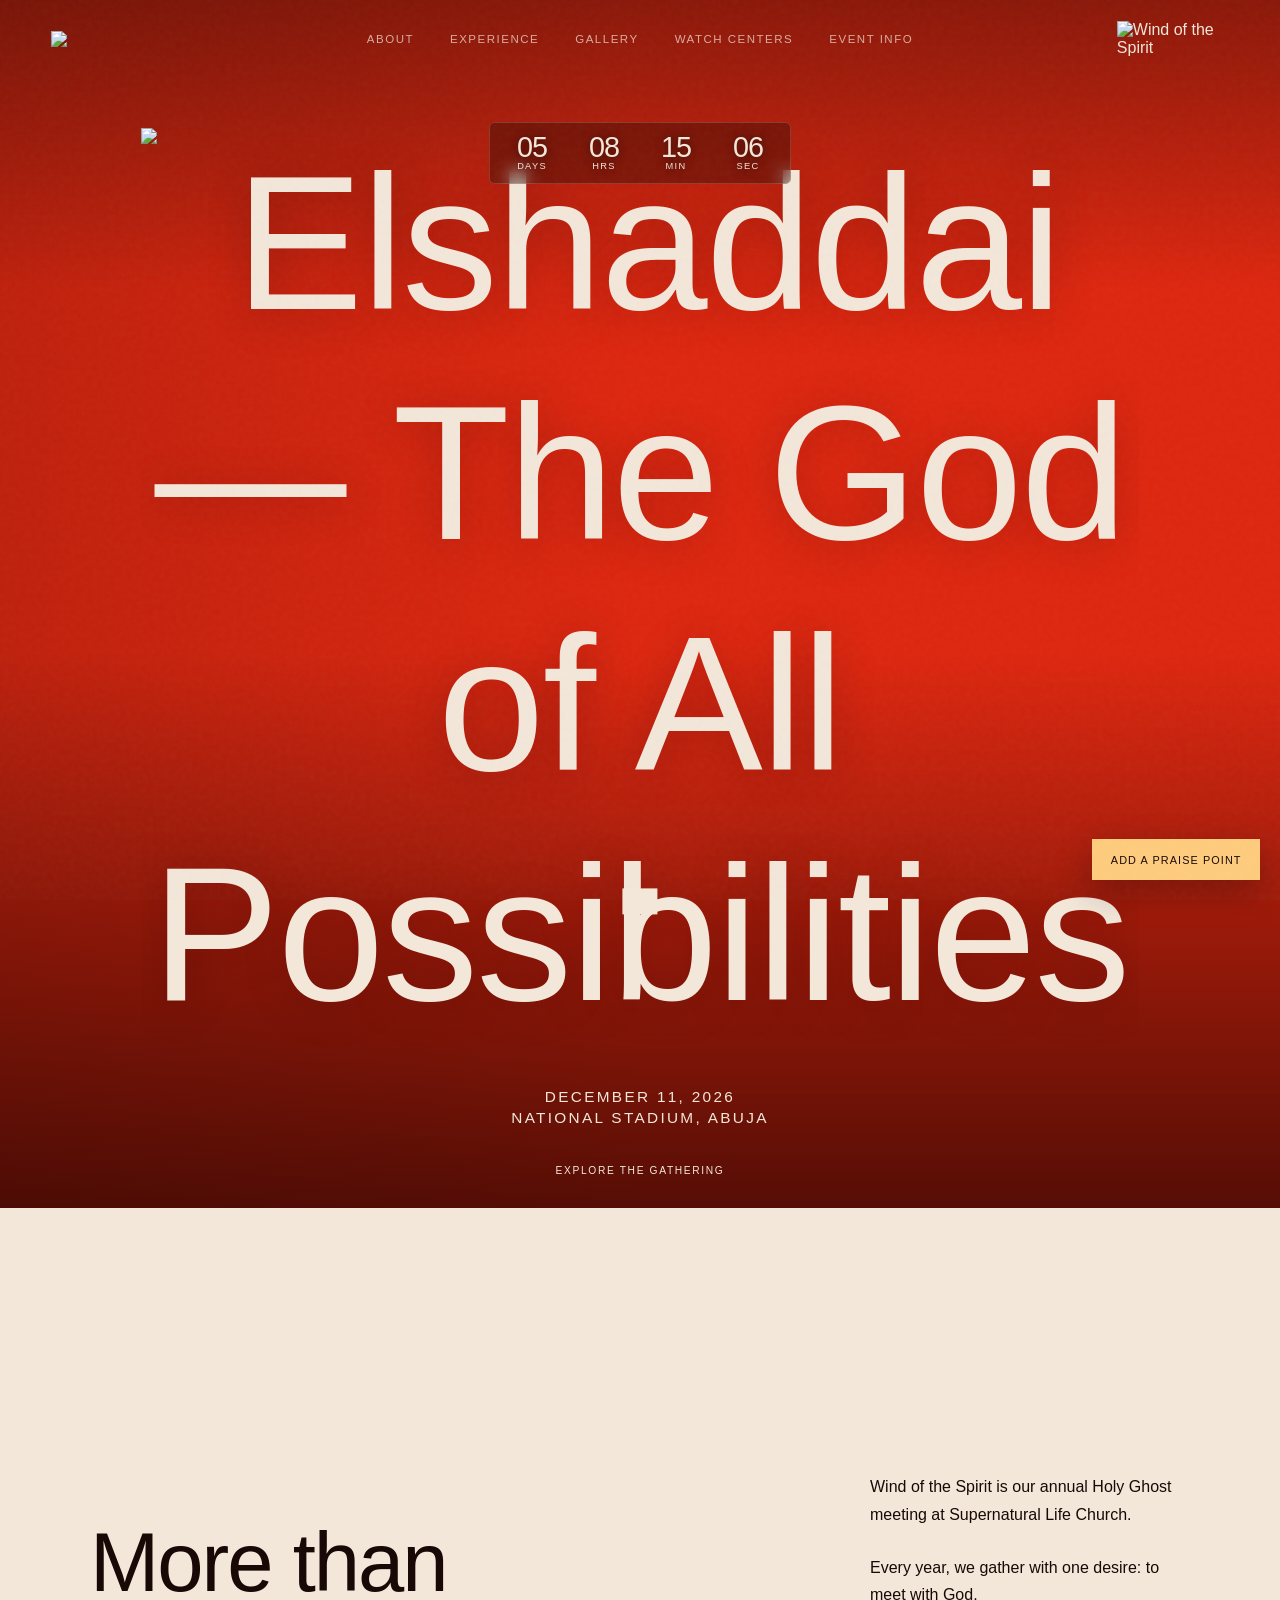
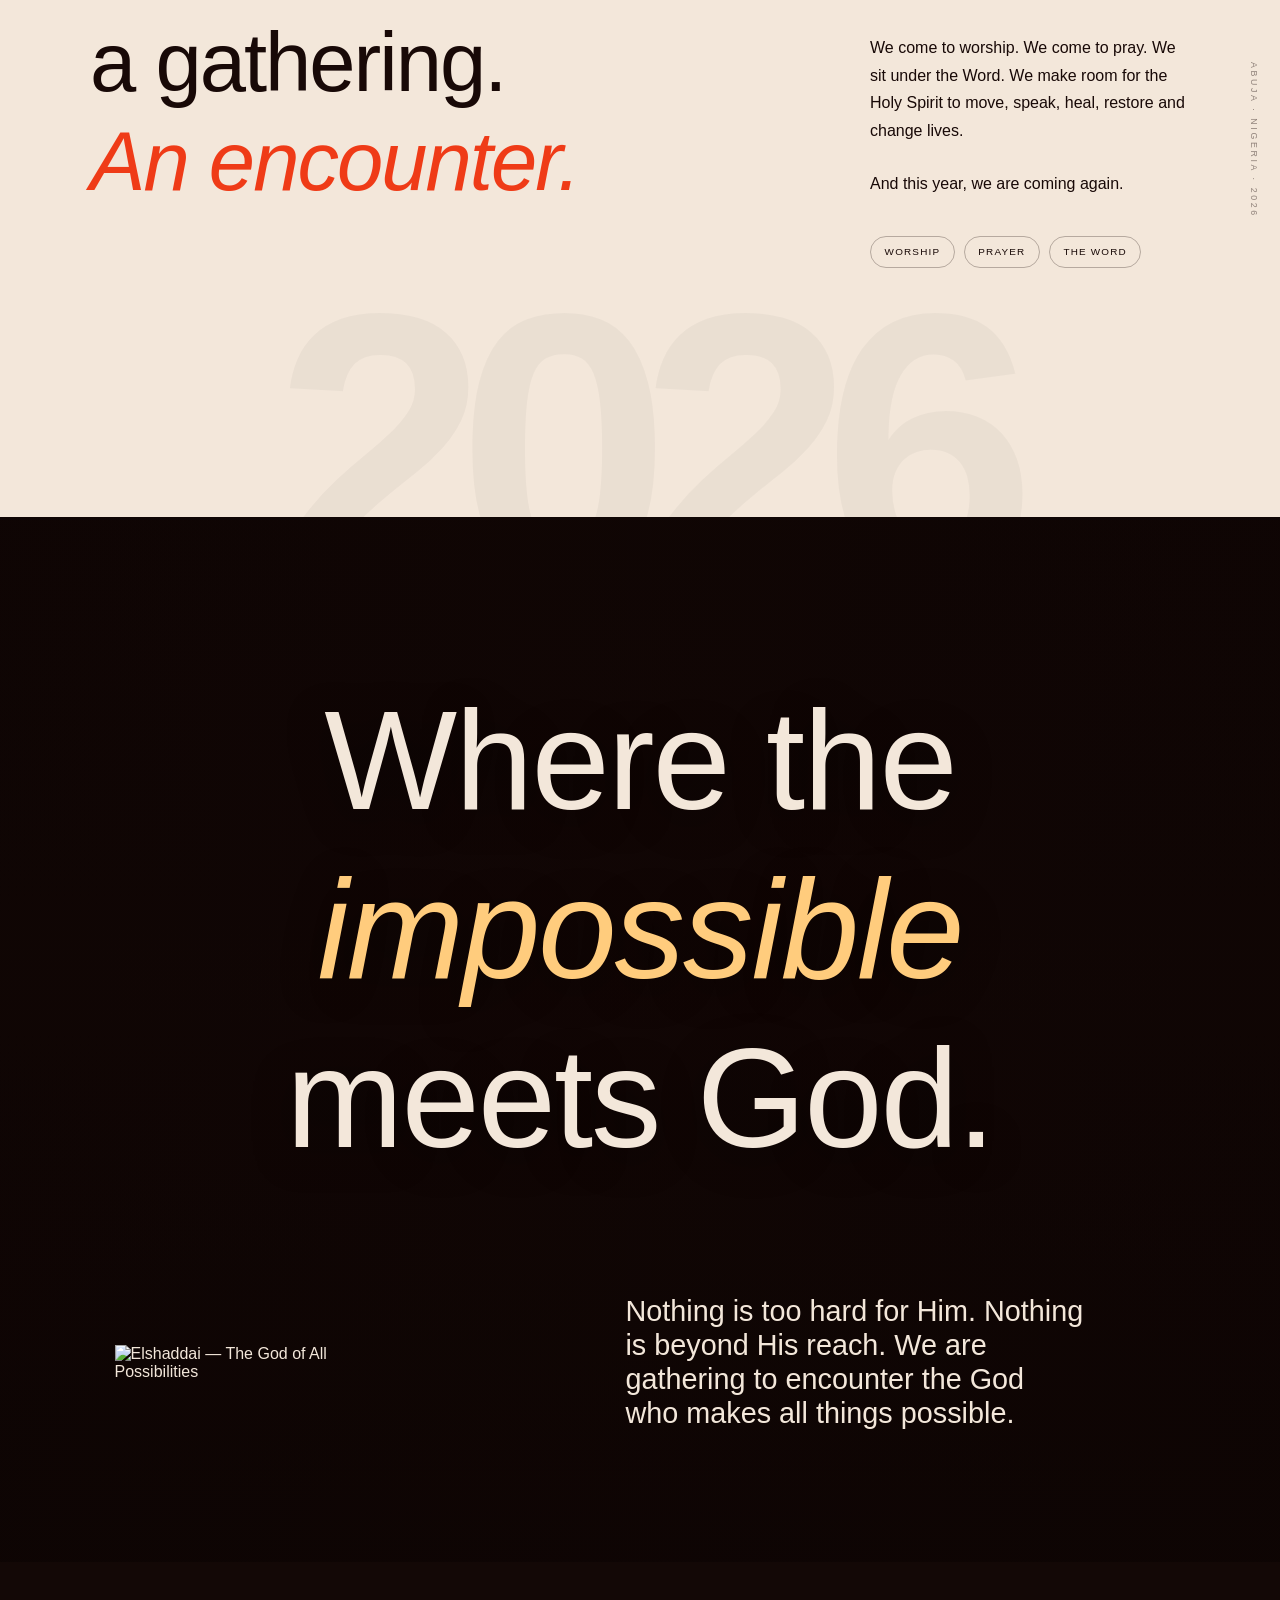
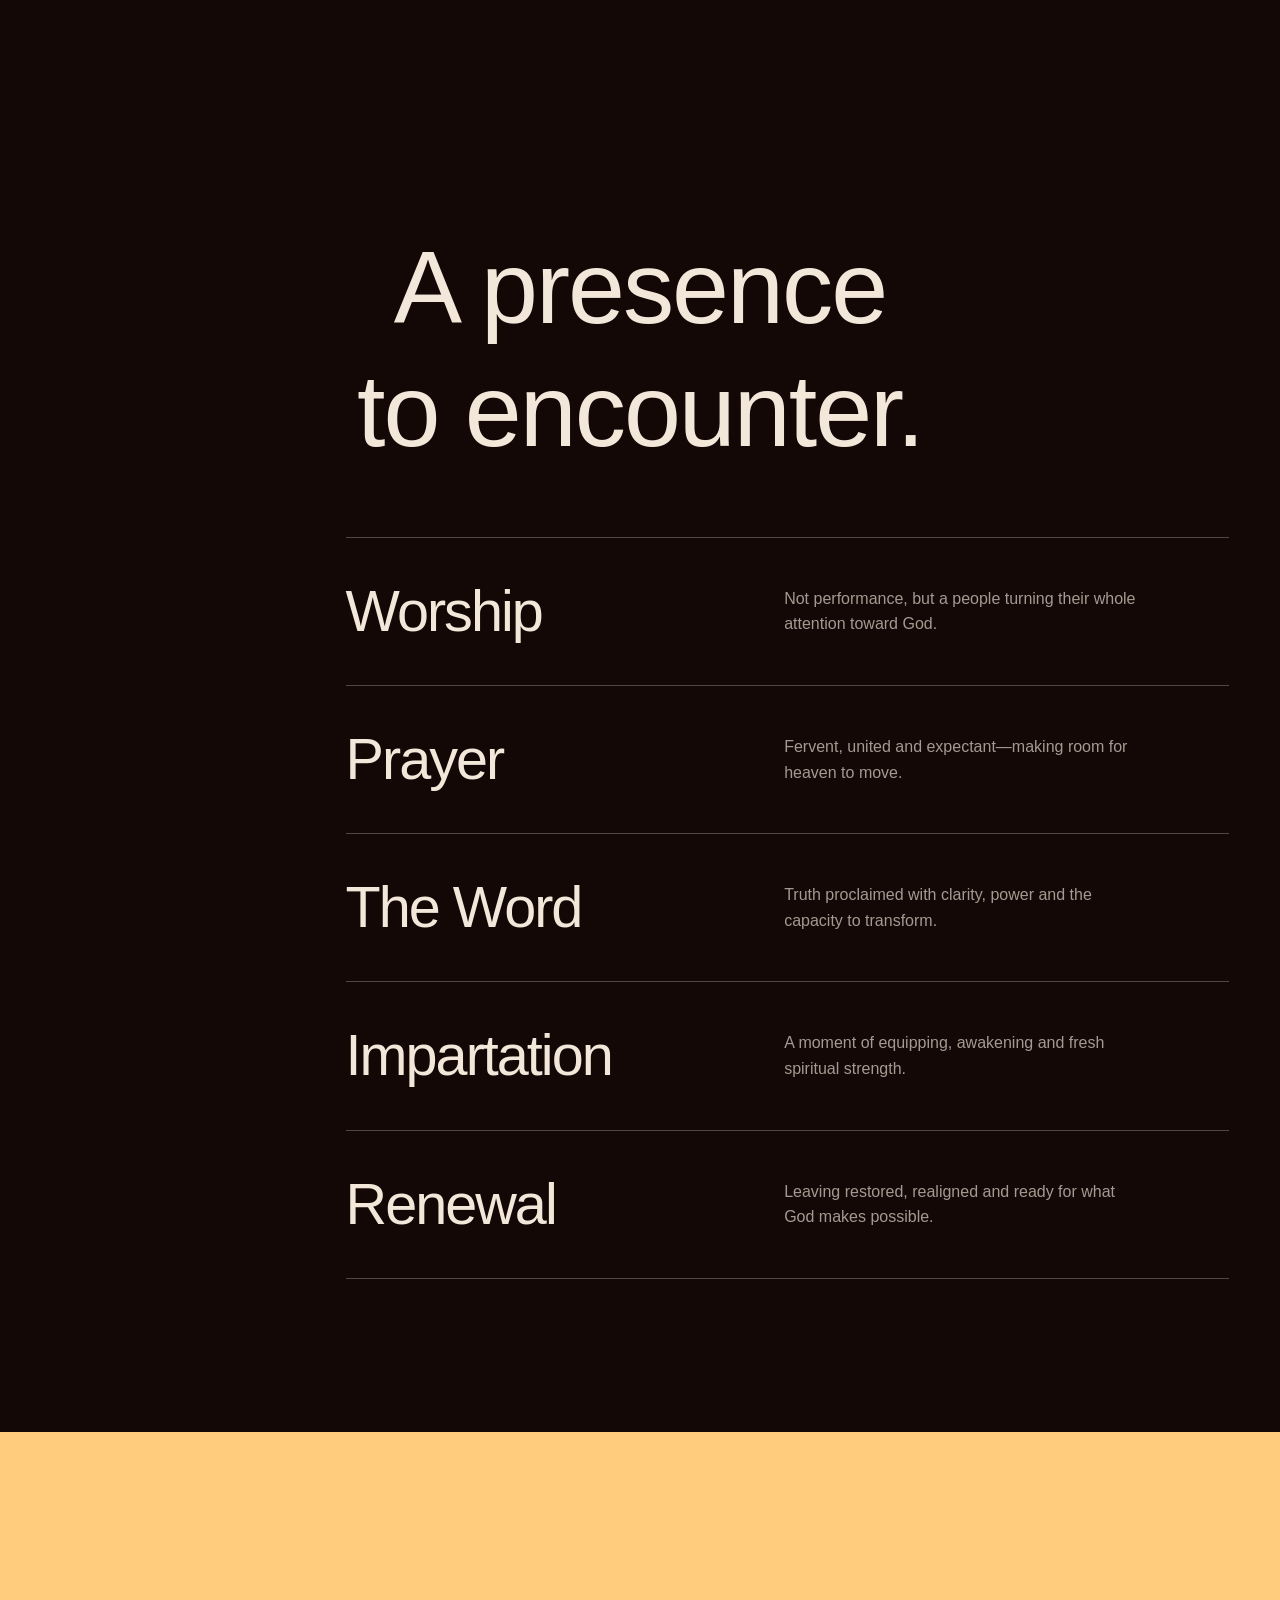
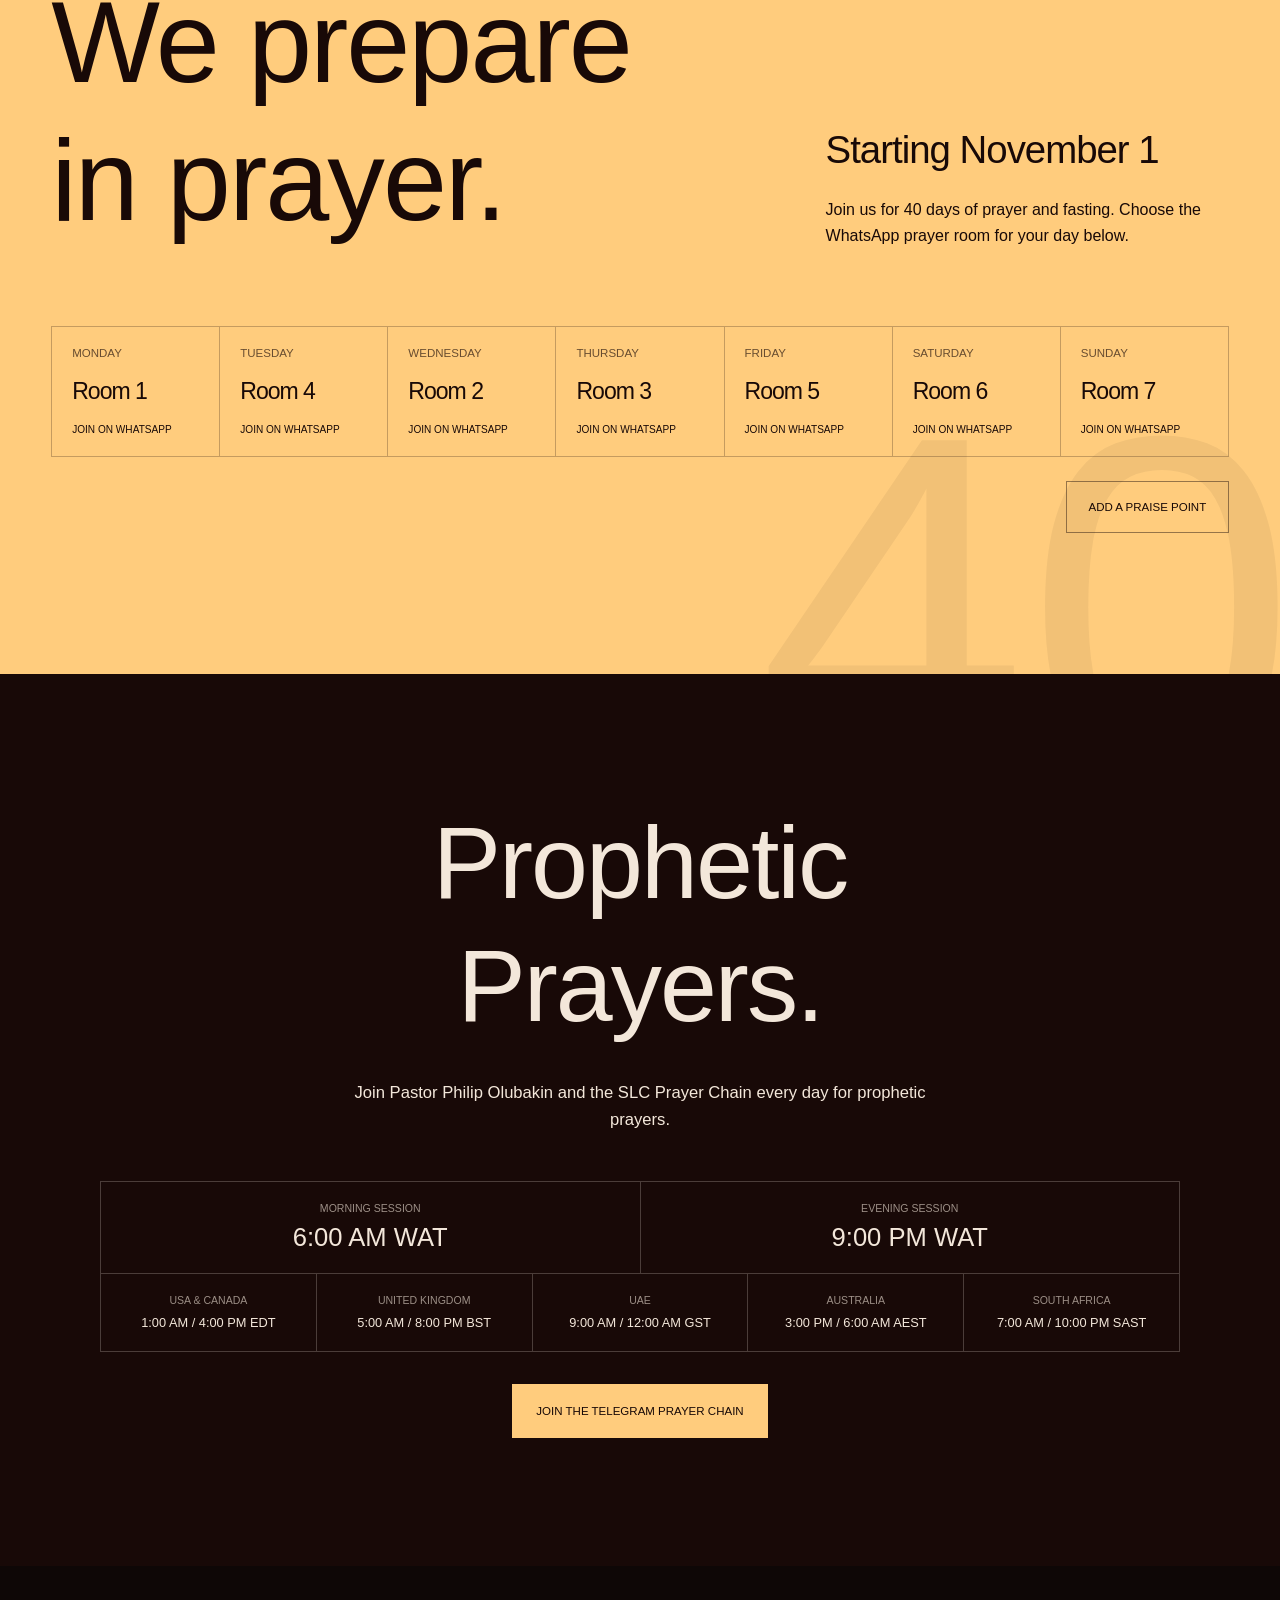
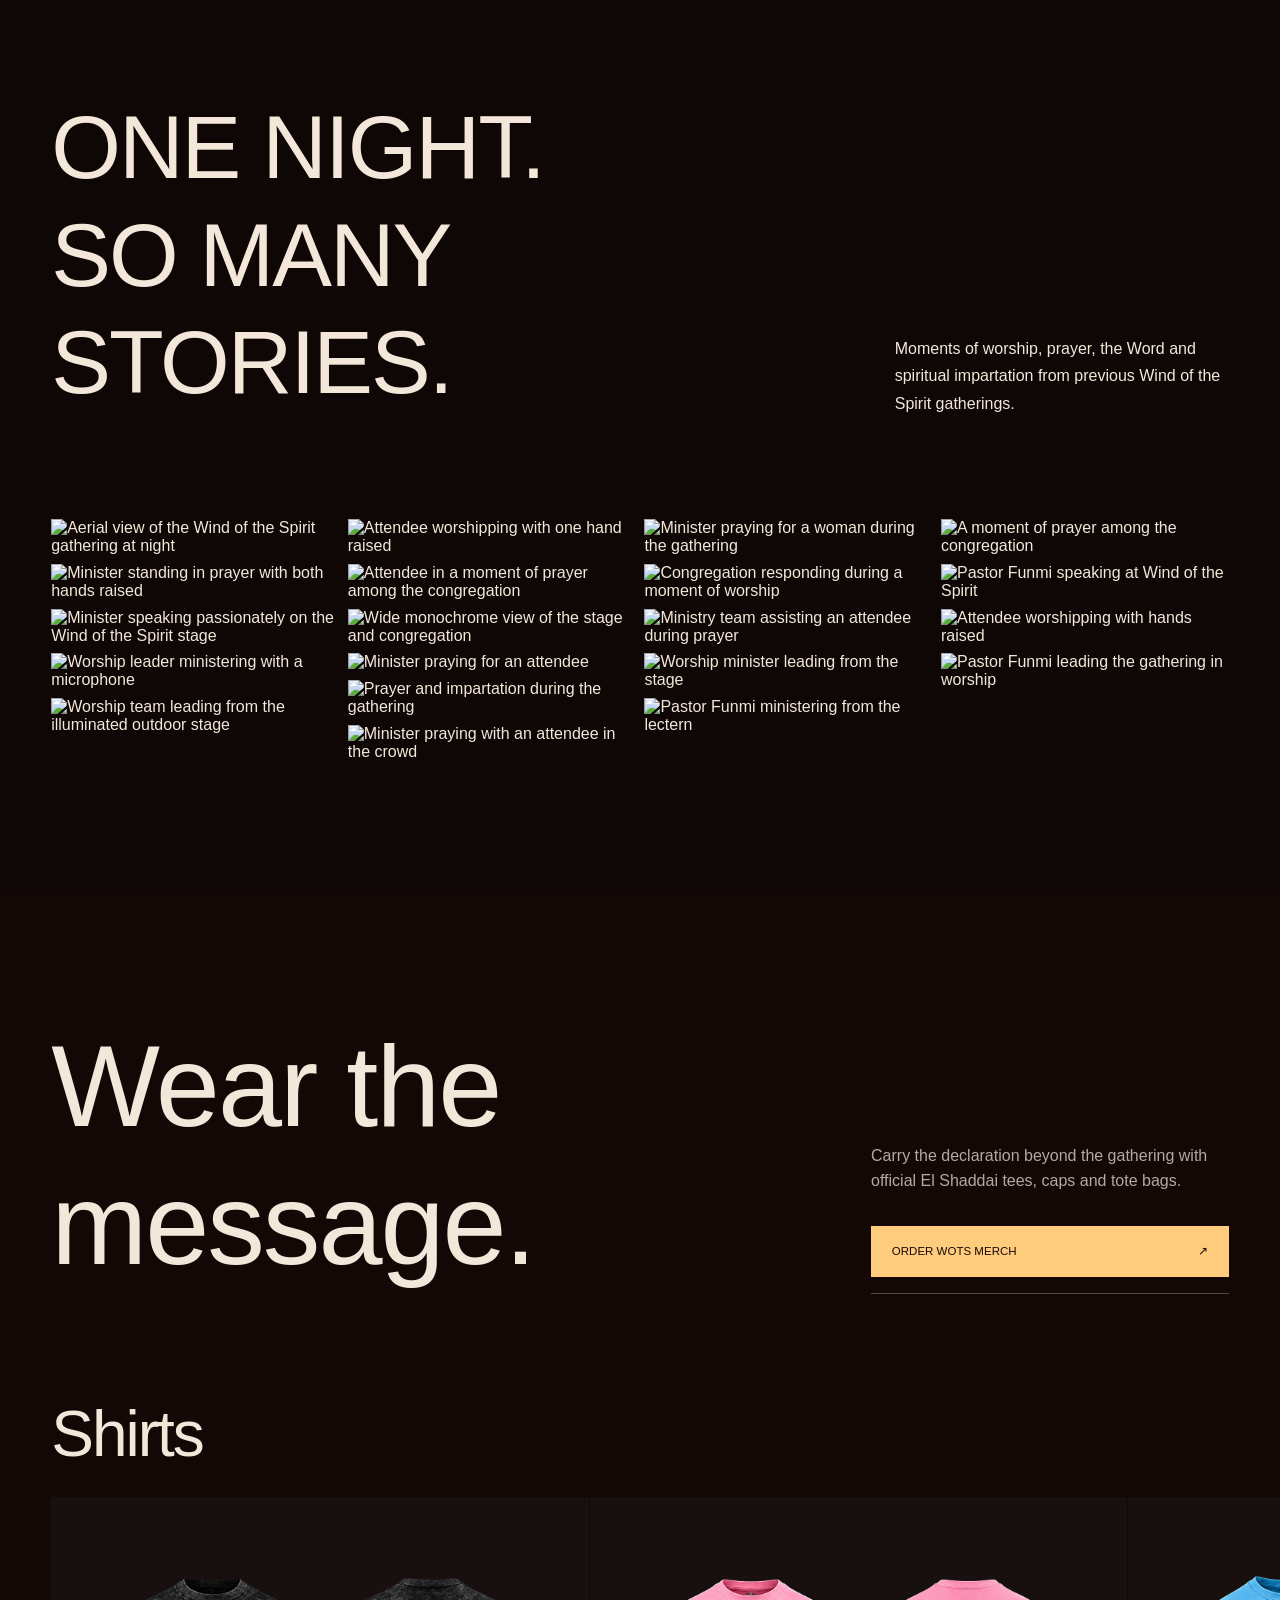
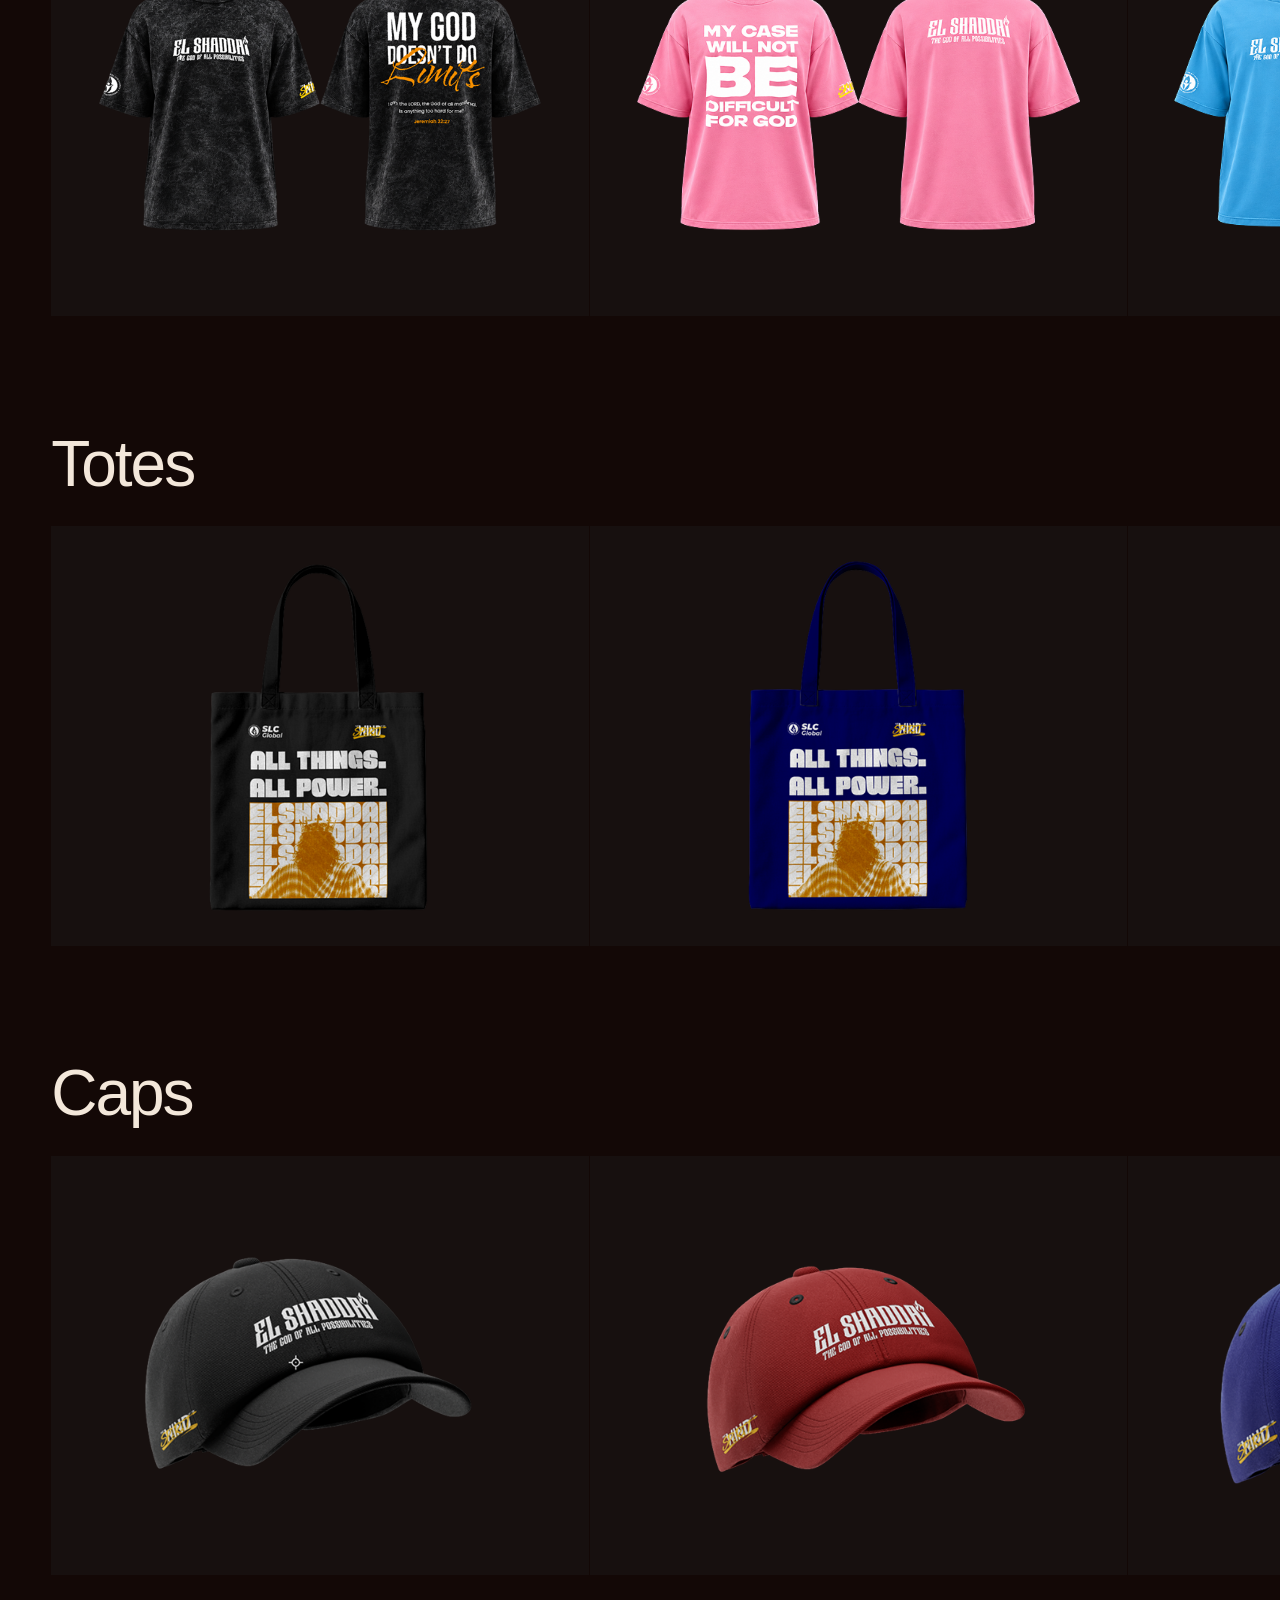
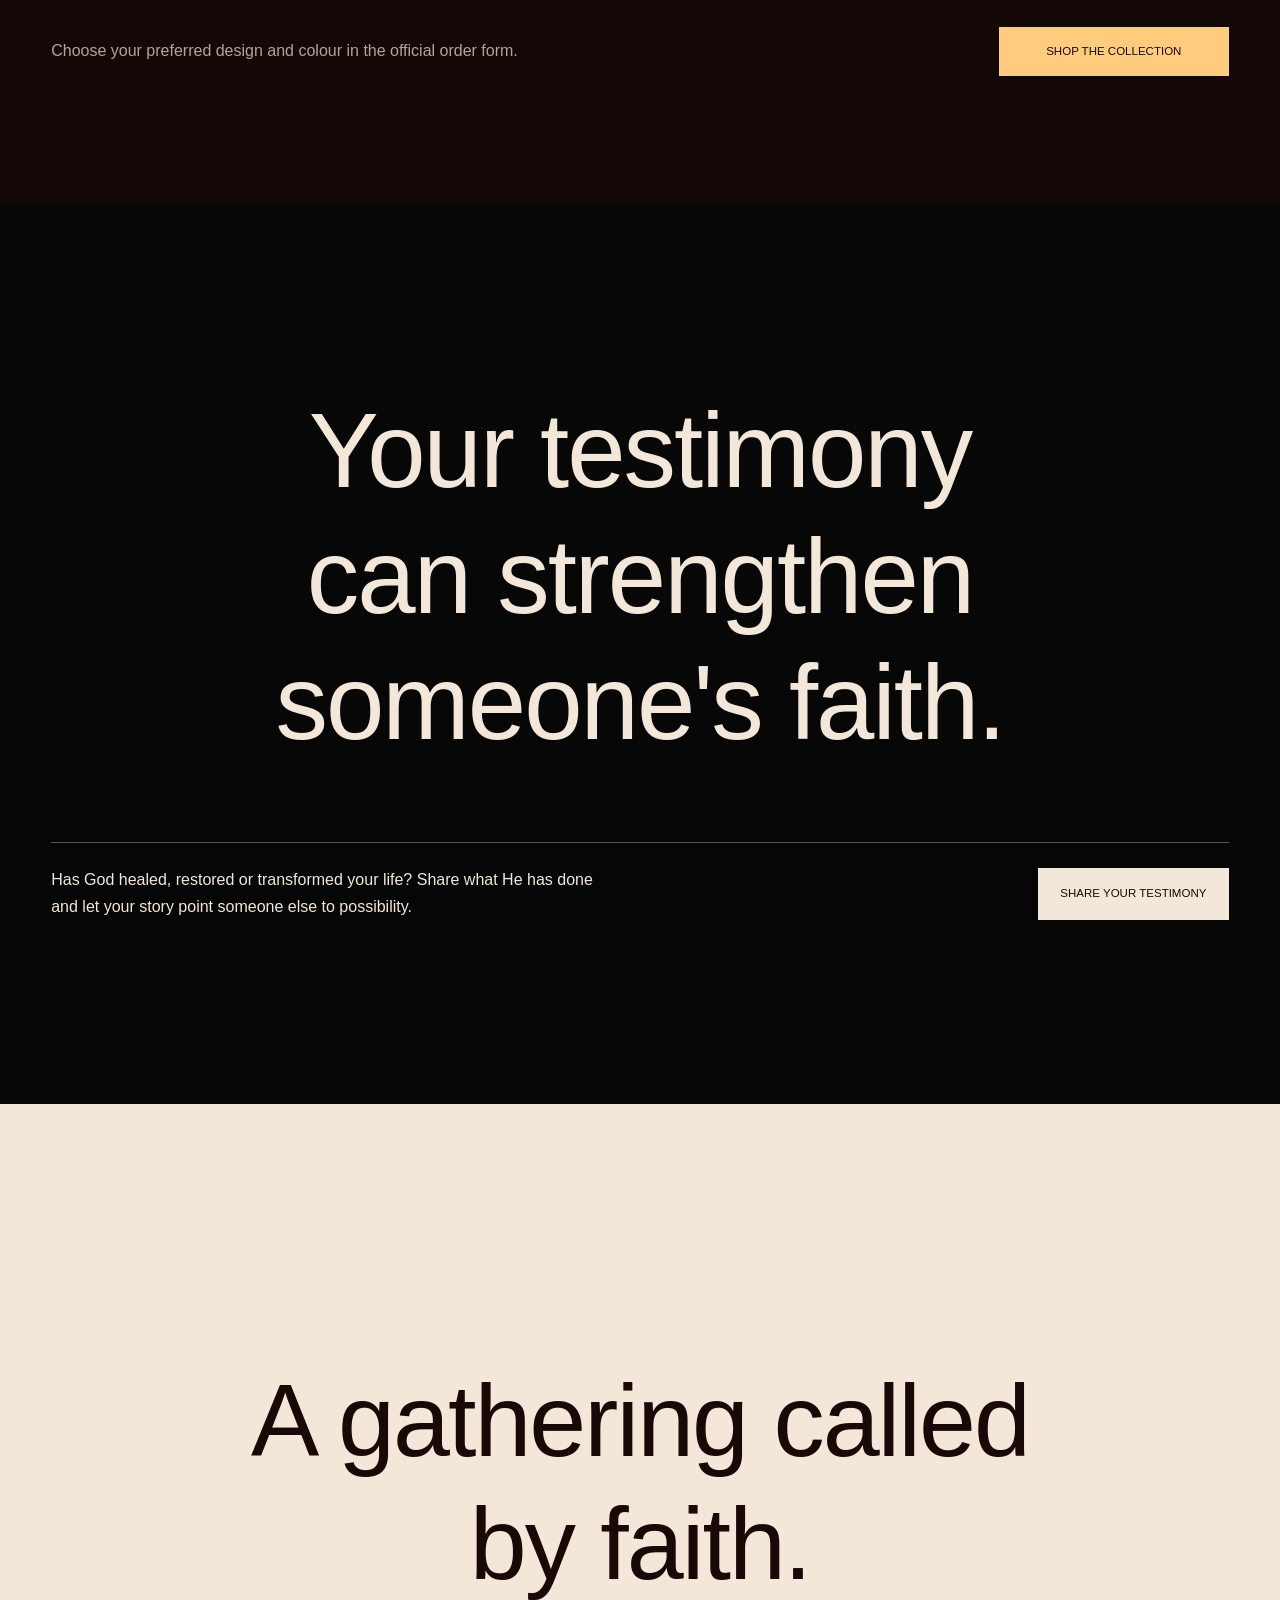
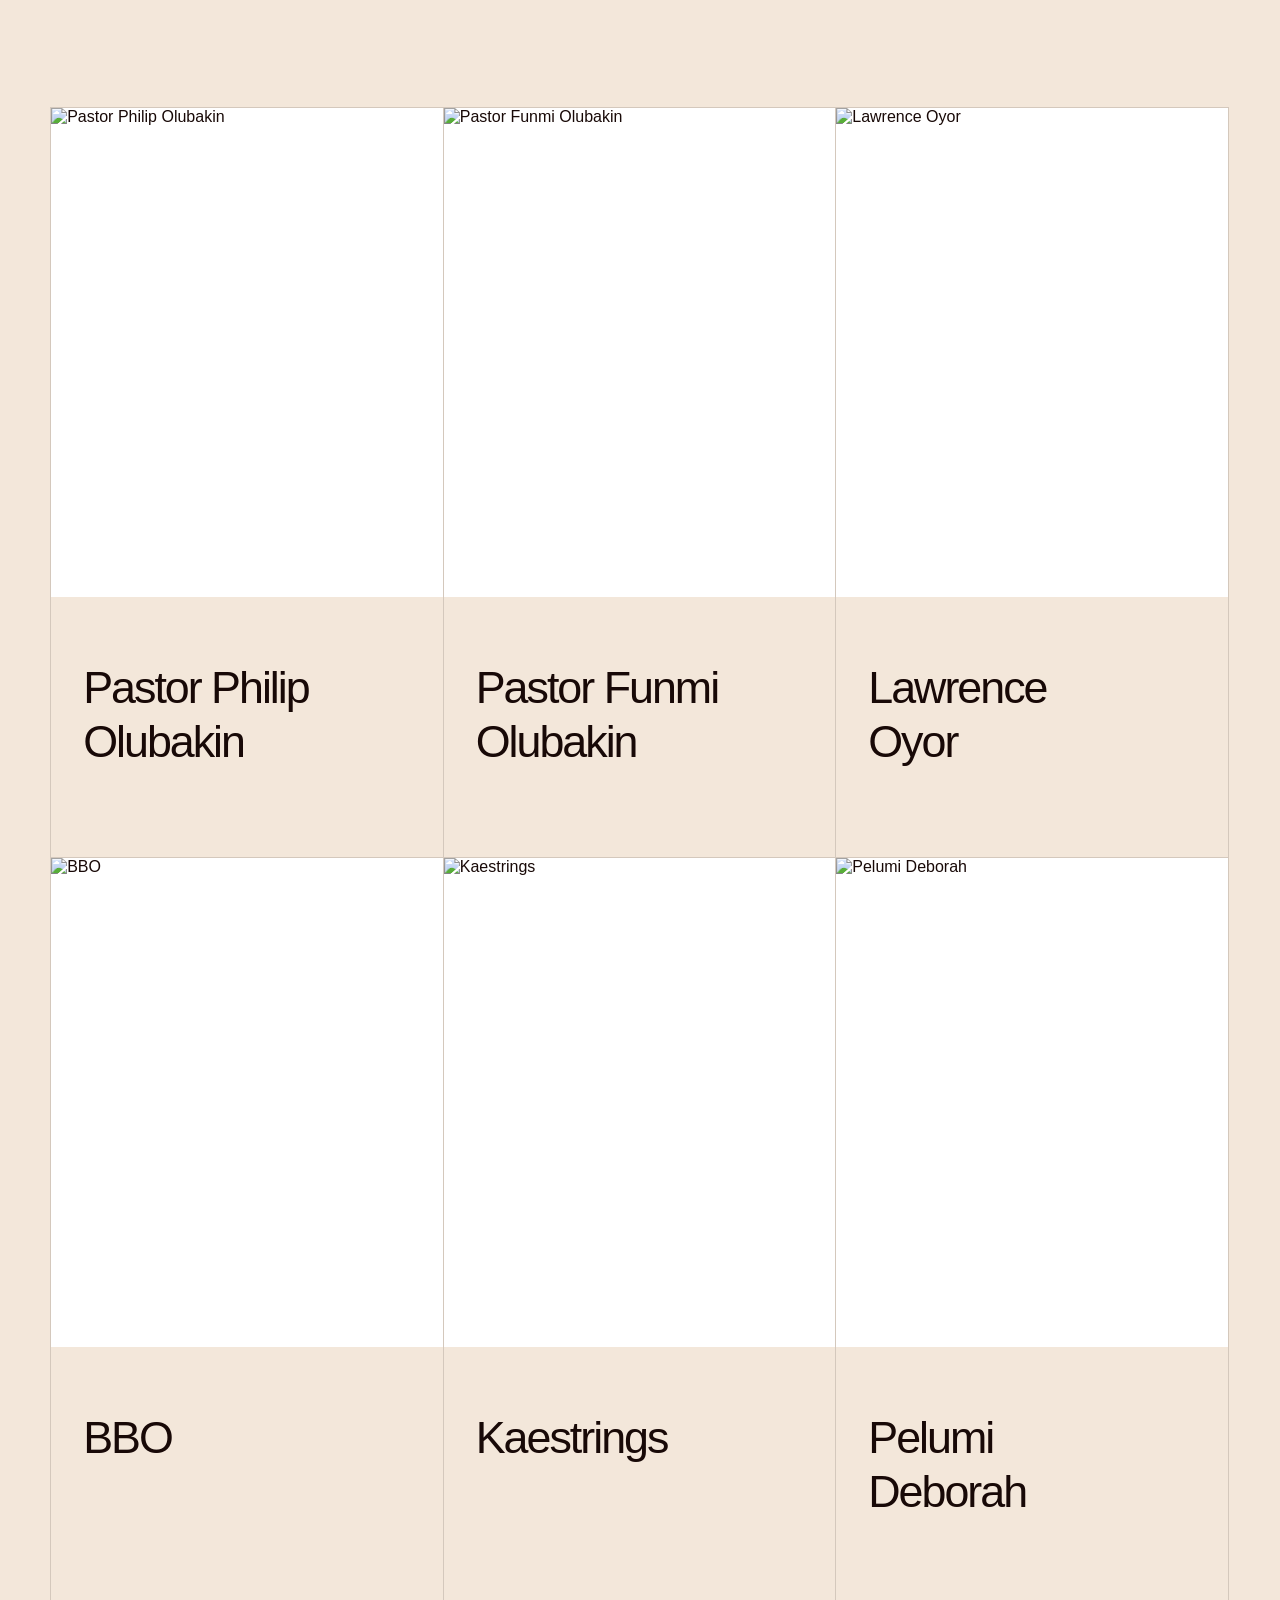
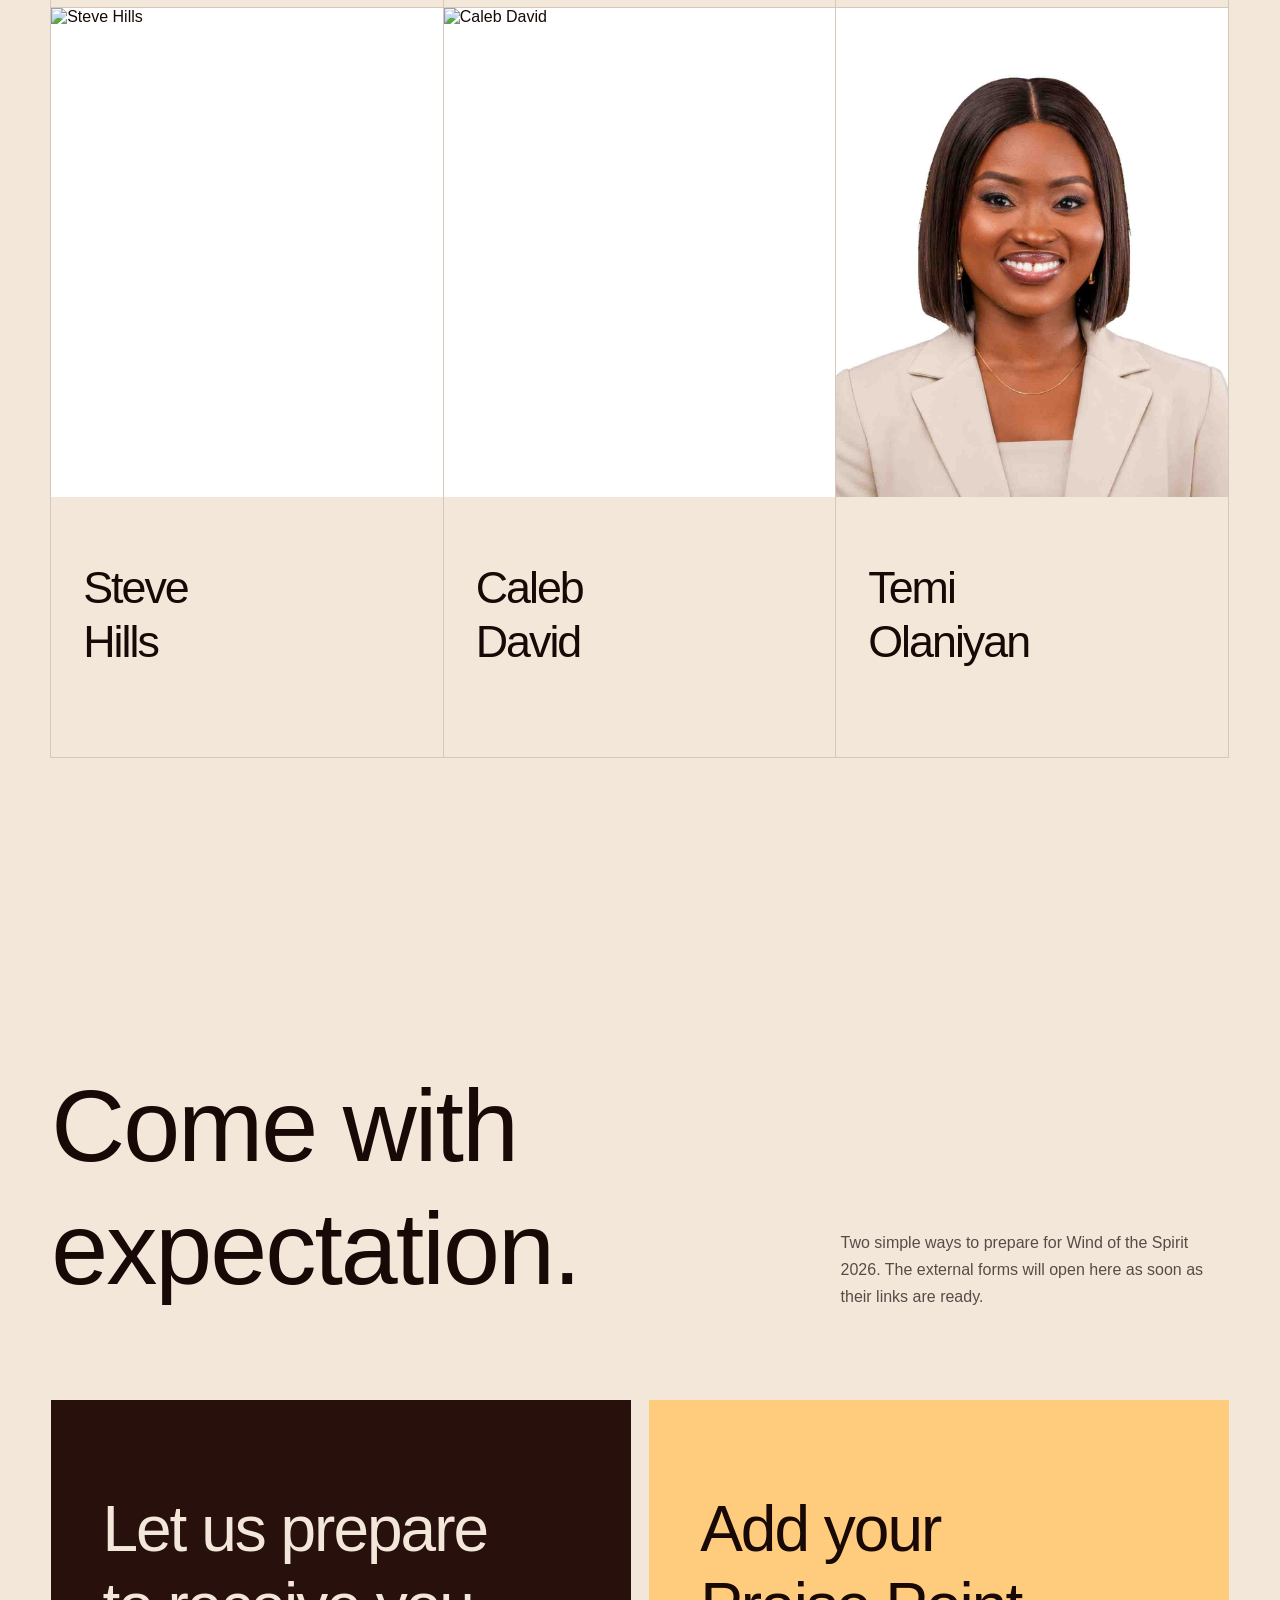
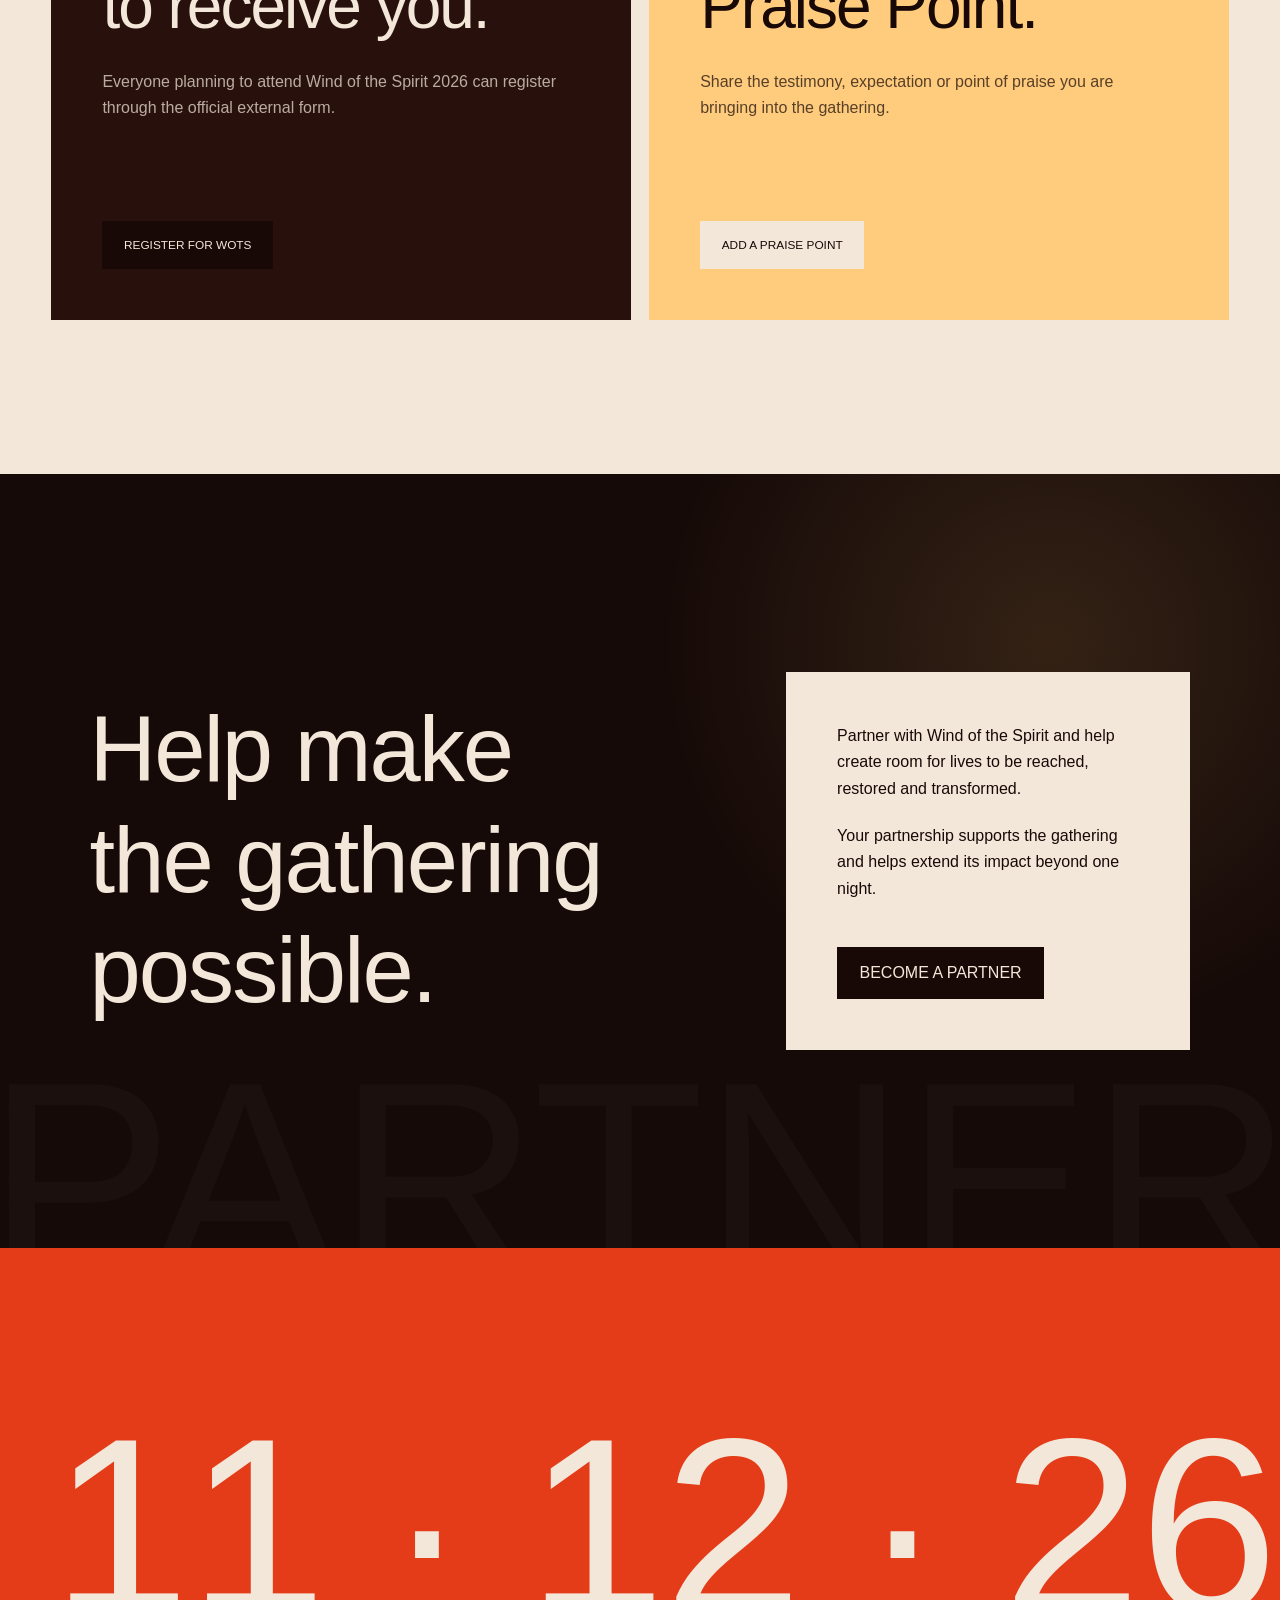
==== commit 70781173: "Add watch centers and merchandise sections" ====
--- a/index.html
+++ b/index.html
@@ -19,13 +19,13 @@
   <header class="site-header" id="header">
     <a class="brand" href="#home" aria-label="Supernatural Life Church home"><img src="assets/slc-global-white.png" alt="SLC Global"></a>
     <nav class="desktop-nav" aria-label="Primary navigation">
-      <a href="#about">About</a><a href="#experience">Experience</a><a href="#gallery">Gallery</a><a href="#details">Event Info</a>
+      <a href="#about">About</a><a href="#experience">Experience</a><a href="#gallery">Gallery</a><a href="watch-centers.html">Watch Centers</a><a href="#details">Event Info</a>
     </nav>
     <a class="event-brand" href="#home" aria-label="Wind of the Spirit 2026"><img src="assets/wots-light.png" alt="Wind of the Spirit"></a>
     <button class="menu-toggle" type="button" aria-expanded="false" aria-controls="mobile-menu"><span></span><span></span><span class="sr-only">Menu</span></button>
   </header>
   <nav class="mobile-menu" id="mobile-menu" aria-label="Mobile navigation">
-    <a href="#about">About</a><a href="#experience">Experience</a><a href="#gallery">Gallery</a><a href="#details">Event Info</a><a href="https://docs.google.com/forms/d/e/1FAIpQLSfN8o65ADISsEK9crIKpvxjXkOu6VvKsubmIb9Zc9VXGSktmg/viewform" target="_blank" rel="noopener noreferrer">Add a Praise Point</a>
+    <a href="#about">About</a><a href="#experience">Experience</a><a href="#gallery">Gallery</a><a href="watch-centers.html">Watch Centers</a><a href="#details">Event Info</a><a href="https://docs.google.com/forms/d/e/1FAIpQLSfN8o65ADISsEK9crIKpvxjXkOu6VvKsubmIb9Zc9VXGSktmg/viewform" target="_blank" rel="noopener noreferrer">Add a Praise Point</a>
   </nav>
   <a class="praise-float" href="https://docs.google.com/forms/d/e/1FAIpQLSfN8o65ADISsEK9crIKpvxjXkOu6VvKsubmIb9Zc9VXGSktmg/viewform" target="_blank" rel="noopener noreferrer">Add a Praise Point</a>
 
@@ -43,7 +43,6 @@
       </div>
       <a class="scroll-cue" href="#about"><span>Explore the gathering</span></a>
       <div class="hero-countdown" aria-label="Countdown to the event">
-        <p>Until we gather</p>
         <div id="countdown"><span><b>—</b>Days</span><span><b>—</b>Hrs</span><span><b>—</b>Min</span><span><b>—</b>Sec</span></div>
       </div>
     </section>
@@ -154,6 +153,52 @@
       </div>
     </section>
 
+    <section class="merch-section" id="merch" aria-labelledby="merch-title">
+      <div class="merch-head">
+        <h2 id="merch-title" class="reveal">Wear the<br>message.</h2>
+        <div class="merch-intro reveal">
+          <p>Carry the declaration beyond the gathering with official El Shaddai tees, caps and tote bags.</p>
+          <a href="https://forms.gle/yUMdAj8CA31fc87x6" target="_blank" rel="noopener noreferrer">Order WOTS merch <span>↗</span></a>
+        </div>
+      </div>
+      <div class="merch-groups">
+        <section class="merch-group reveal" aria-labelledby="merch-shirts-title">
+          <h3 id="merch-shirts-title">Shirts</h3>
+          <div class="merch-carousel" tabindex="0" aria-label="Shirts carousel">
+            <figure><img src="assets/merch/tee-no-limits-black.png" alt="Black My God Does No Limits El Shaddai T-shirt, front and back" loading="lazy"></figure>
+            <figure><img src="assets/merch/tee-pink.png" alt="Pink My Case Will Not Be Difficult For God T-shirt" loading="lazy"></figure>
+            <figure><img src="assets/merch/tee-blue.png" alt="Blue All Things All Power El Shaddai T-shirt" loading="lazy"></figure>
+            <figure><img src="assets/merch/tee-red.png" alt="Red El Shaddai T-shirt" loading="lazy"></figure>
+            <figure><img src="assets/merch/tee-burgundy.png" alt="Burgundy El Shaddai T-shirt" loading="lazy"></figure>
+            <figure><img src="assets/merch/tee-green.png" alt="Green All Things All Power El Shaddai T-shirt" loading="lazy"></figure>
+            <figure><img src="assets/merch/tee-brown.png" alt="Brown My God Does No Limits El Shaddai T-shirt" loading="lazy"></figure>
+          </div>
+        </section>
+        <section class="merch-group reveal" aria-labelledby="merch-totes-title">
+          <h3 id="merch-totes-title">Totes</h3>
+          <div class="merch-carousel" tabindex="0" aria-label="Tote bags carousel">
+            <figure><img src="assets/merch/tote-black.png" alt="Black All Things All Power tote bag" loading="lazy"></figure>
+            <figure><img src="assets/merch/tote-blue.png" alt="Blue All Things All Power tote bag" loading="lazy"></figure>
+            <figure><img src="assets/merch/tote-green.png" alt="Green It's Impossible Not With My God tote bag" loading="lazy"></figure>
+            <figure><img src="assets/merch/tote-red.png" alt="Red It's Impossible Not With My God tote bag" loading="lazy"></figure>
+          </div>
+        </section>
+        <section class="merch-group reveal" aria-labelledby="merch-caps-title">
+          <h3 id="merch-caps-title">Caps</h3>
+          <div class="merch-carousel" tabindex="0" aria-label="Caps carousel">
+            <figure><img src="assets/merch/cap-black.png" alt="Black El Shaddai cap" loading="lazy"></figure>
+            <figure><img src="assets/merch/cap-red.png" alt="Red El Shaddai cap" loading="lazy"></figure>
+            <figure><img src="assets/merch/cap-blue.png" alt="Blue El Shaddai cap" loading="lazy"></figure>
+            <figure><img src="assets/merch/cap-brown.png" alt="Brown El Shaddai cap" loading="lazy"></figure>
+          </div>
+        </section>
+      </div>
+      <div class="merch-order reveal">
+        <p>Choose your preferred design and colour in the official order form.</p>
+        <a href="https://forms.gle/yUMdAj8CA31fc87x6" target="_blank" rel="noopener noreferrer">Shop the collection</a>
+      </div>
+    </section>
+
     <section class="testimony-section" id="testimony" aria-labelledby="testimony-title">
       <div class="testimony-bg" aria-hidden="true"></div>
       <div class="testimony-content">
@@ -168,15 +213,15 @@
     <section class="conveners section" id="conveners" aria-labelledby="conveners-title">
       <div class="convener-head reveal"><h2 id="conveners-title">A gathering called by faith.</h2></div>
       <div class="convener-names reveal">
-        <article class="convener-card"><div class="convener-portrait"><img src="assets/pastor-philip.jpg" alt="Pastor Philip Olubakin" loading="lazy"></div><div class="convener-meta"><span>Convener</span><h3>Pastor Philip<br>Olubakin</h3></div></article>
-        <article class="convener-card"><div class="convener-portrait"><img src="assets/pastor-funmi.jpg" alt="Pastor Funmi Olubakin" loading="lazy"></div><div class="convener-meta"><span>Convener</span><h3>Pastor Funmi<br>Olubakin</h3></div></article>
-        <article class="convener-card"><div class="convener-portrait"><img src="assets/ministers/lawrence-oyor.jpg" alt="Lawrence Oyor" loading="lazy"></div><div class="convener-meta"><span>Minister</span><h3>Lawrence<br>Oyor</h3></div></article>
-        <article class="convener-card"><div class="convener-portrait"><img src="assets/ministers/bbo.jpg" alt="BBO" loading="lazy"></div><div class="convener-meta"><span>Minister</span><h3>BBO</h3></div></article>
-        <article class="convener-card"><div class="convener-portrait"><img src="assets/ministers/kaestrings.jpg" alt="Kaestrings" loading="lazy"></div><div class="convener-meta"><span>Minister</span><h3>Kaestrings</h3></div></article>
-        <article class="convener-card"><div class="convener-portrait"><img src="assets/ministers/pelumi-deborah.jpg" alt="Pelumi Deborah" loading="lazy"></div><div class="convener-meta"><span>Minister</span><h3>Pelumi<br>Deborah</h3></div></article>
-        <article class="convener-card"><div class="convener-portrait"><img src="assets/ministers/steve-hills.jpg" alt="Steve Hills" loading="lazy"></div><div class="convener-meta"><span>Minister</span><h3>Steve<br>Hills</h3></div></article>
-        <article class="convener-card"><div class="convener-portrait"><img src="assets/ministers/caleb-david.jpg" alt="Caleb David" loading="lazy"></div><div class="convener-meta"><span>Minister</span><h3>Caleb<br>David</h3></div></article>
-        <article class="convener-card"><div class="convener-portrait"><img src="assets/ministers/temi-olaniyan.jpg" alt="Temi Olaniyan" loading="lazy"></div><div class="convener-meta"><span>Minister</span><h3>Temi<br>Olaniyan</h3></div></article>
+        <article class="convener-card"><div class="convener-portrait"><img src="assets/pastor-philip.jpg" alt="Pastor Philip Olubakin" loading="lazy"></div><div class="convener-meta"><h3>Pastor Philip<br>Olubakin</h3></div></article>
+        <article class="convener-card"><div class="convener-portrait"><img src="assets/pastor-funmi.jpg" alt="Pastor Funmi Olubakin" loading="lazy"></div><div class="convener-meta"><h3>Pastor Funmi<br>Olubakin</h3></div></article>
+        <article class="convener-card"><div class="convener-portrait"><img src="assets/ministers/lawrence-oyor.jpg" alt="Lawrence Oyor" loading="lazy"></div><div class="convener-meta"><h3>Lawrence<br>Oyor</h3></div></article>
+        <article class="convener-card"><div class="convener-portrait"><img src="assets/ministers/bbo.jpg" alt="BBO" loading="lazy"></div><div class="convener-meta"><h3>BBO</h3></div></article>
+        <article class="convener-card"><div class="convener-portrait"><img src="assets/ministers/kaestrings.jpg" alt="Kaestrings" loading="lazy"></div><div class="convener-meta"><h3>Kaestrings</h3></div></article>
+        <article class="convener-card"><div class="convener-portrait"><img src="assets/ministers/pelumi-deborah.jpg" alt="Pelumi Deborah" loading="lazy"></div><div class="convener-meta"><h3>Pelumi<br>Deborah</h3></div></article>
+        <article class="convener-card"><div class="convener-portrait"><img src="assets/ministers/steve-hills.jpg" alt="Steve Hills" loading="lazy"></div><div class="convener-meta"><h3>Steve<br>Hills</h3></div></article>
+        <article class="convener-card"><div class="convener-portrait"><img src="assets/ministers/caleb-david.jpg" alt="Caleb David" loading="lazy"></div><div class="convener-meta"><h3>Caleb<br>David</h3></div></article>
+        <article class="convener-card"><div class="convener-portrait"><img src="assets/ministers/temi-olaniyan.jpg" alt="Temi Olaniyan" loading="lazy"></div><div class="convener-meta"><h3>Temi<br>Olaniyan</h3></div></article>
       </div>
     </section>
 
@@ -187,13 +232,11 @@
       </div>
       <div class="participate-grid">
         <article class="participate-card pastors reveal">
-          <span>Registration</span>
           <h3>Let us prepare<br>to receive you.</h3>
           <p>Everyone planning to attend Wind of the Spirit 2026 can register through the official external form.</p>
           <a href="https://docs.google.com/forms/d/e/1FAIpQLSeudB2BrS4OurlJNMf3cR9Z-fC0loavIIoJ4j02C1jhJt_h6w/viewform?usp=send_form" target="_blank" rel="noopener noreferrer">Register for WOTS</a>
         </article>
         <article class="participate-card praise reveal">
-          <span>Bring it before God</span>
           <h3>Add your<br>Praise Point.</h3>
           <p>Share the testimony, expectation or point of praise you are bringing into the gathering.</p>
           <a href="https://docs.google.com/forms/d/e/1FAIpQLSfN8o65ADISsEK9crIKpvxjXkOu6VvKsubmIb9Zc9VXGSktmg/viewform" target="_blank" rel="noopener noreferrer">Add a Praise Point</a>
@@ -227,7 +270,8 @@
         <details class="reveal"><summary>Is registration required?<span>＋</span></summary><p>Registration is open to everyone planning to attend. <a href="https://docs.google.com/forms/d/e/1FAIpQLSeudB2BrS4OurlJNMf3cR9Z-fC0loavIIoJ4j02C1jhJt_h6w/viewform?usp=send_form" target="_blank" rel="noopener noreferrer">Complete the official registration form.</a></p></details>
         <details class="reveal"><summary>Will the event be livestreamed?<span>＋</span></summary><p>Yes. The gathering will be livestreamed on the official Supernatural Life Church YouTube channel. The direct viewing link will be shared when it is ready.</p></details>
         <details class="reveal"><summary>Will free transport be available?<span>＋</span></summary><p>Free buses are planned. The number of buses, routes and pickup points are still being confirmed and will be published once approved.</p></details>
-        <details class="reveal"><summary>Will there be watch centres?<span>＋</span></summary><p>Watch centres are planned for those unable to attend in Abuja. Locations and participation details will be announced in due time.</p></details>
+        <details class="reveal"><summary>Will there be watch centres?<span>＋</span></summary><p>Yes. Our first confirmed watch center is in Charlton, London. <a href="watch-centers.html">View watch center details and directions.</a> More locations will be added as they are confirmed.</p></details>
+        <details class="reveal"><summary>Where can I order WOTS merchandise?<span>＋</span></summary><p>Official Wind of the Spirit tees, caps and tote bags are available through the <a href="https://forms.gle/yUMdAj8CA31fc87x6" target="_blank" rel="noopener noreferrer">WOTS merchandise order form.</a></p></details>
         <details class="reveal"><summary>Can I partner with Wind of the Spirit?<span>＋</span></summary><p>Yes. <a href="https://docs.google.com/forms/d/e/1FAIpQLSd0lUmSZDL0z_NO15qpIMOqTaIy_eShudvwnE9Mx-NUN8-vDw/viewform" target="_blank" rel="noopener noreferrer">Open the official partnership form</a> to support the gathering.</p></details>
         <details class="reveal"><summary>How can I receive updates?<span>＋</span></summary><p>Follow <a href="https://www.instagram.com/windofthespiritglobal/" target="_blank" rel="noopener noreferrer">Wind of the Spirit</a> and <a href="https://www.instagram.com/slchurchng/" target="_blank" rel="noopener noreferrer">Supernatural Life Church</a> on Instagram, or visit <a href="https://slchurchng.org/" target="_blank" rel="noopener noreferrer">slchurchng.org</a>.</p></details>
       </div>
@@ -247,6 +291,8 @@
         <a href="https://www.instagram.com/windofthespiritglobal/" target="_blank" rel="noopener noreferrer">WOTS Instagram</a>
         <a href="https://www.instagram.com/slchurchng/" target="_blank" rel="noopener noreferrer">SLC Instagram</a>
         <a href="https://slchurchng.org/" target="_blank" rel="noopener noreferrer">Church website</a>
+        <a href="watch-centers.html">Watch Centers</a>
+        <a href="#merch">Merch</a>
       </nav>
     </div>
     <div class="footer-legal"><img src="assets/slc-global-white.png" alt="SLC Global"><p>© 2026 Supernatural Life Church</p></div>
--- a/styles.css
+++ b/styles.css
@@ -374,6 +374,70 @@
 @media(max-width:900px){.prophetic-timezones{grid-template-columns:repeat(2,minmax(0,1fr))}.prophetic-timezones div:last-child{grid-column:1/-1}}
 @media(max-width:640px){.prophetic-prayer-content h2{font-size:clamp(3.5rem,17vw,5.5rem)}.prophetic-timezones{grid-template-columns:1fr}.prophetic-timezones div:last-child{grid-column:auto}.prophetic-prayer-cta{width:100%;text-align:center}.prophetic-prayer-sessions{grid-template-columns:1fr}}
 
+/* Merchandise */
+.merch-section{padding:clamp(6rem,10vw,10rem) var(--pad);overflow:hidden;background:var(--night);color:var(--cream)}
+.merch-head{display:grid;grid-template-columns:minmax(0,1.35fr) minmax(260px,.65fr);gap:clamp(2rem,6vw,8rem);align-items:end;margin-bottom:clamp(4rem,8vw,8rem)}
+.merch-head h2{margin:0;font-size:clamp(4.5rem,9vw,10rem);font-weight:500;line-height:1;letter-spacing:-2px}
+.merch-intro{padding-bottom:1rem;border-bottom:1px solid var(--line)}
+.merch-intro p{margin:0 0 2rem;line-height:1.55;opacity:.72}
+.merch-intro a,.merch-order a{display:flex;align-items:center;justify-content:space-between;gap:2rem;padding:1.15rem 1.3rem;background:var(--gold);color:var(--ink);font-size:.72rem;text-transform:uppercase;transition:background .2s ease,transform .2s ease}
+.merch-intro a:hover,.merch-intro a:focus-visible,.merch-order a:hover,.merch-order a:focus-visible{background:var(--cream);transform:translateY(-2px)}
+.merch-groups{display:grid;gap:clamp(4rem,7vw,7rem)}
+.merch-group{min-width:0}
+.merch-group h3{margin:0 0 1.5rem;font-size:clamp(2.5rem,5vw,5rem);font-weight:500;line-height:1}
+.merch-carousel{display:flex;gap:1px;margin-right:calc(var(--pad) * -1);padding:0 var(--pad) 1.25rem 0;overflow-x:auto;overscroll-behavior-inline:contain;scroll-snap-type:inline mandatory;scrollbar-color:var(--gold) rgba(255,247,237,.14);scrollbar-width:thin}
+.merch-carousel::-webkit-scrollbar{height:5px}.merch-carousel::-webkit-scrollbar-track{background:rgba(255,247,237,.14)}.merch-carousel::-webkit-scrollbar-thumb{background:var(--gold)}
+.merch-carousel figure{flex:0 0 clamp(300px,42vw,580px);margin:0;padding:clamp(1rem,2.5vw,2.5rem);scroll-snap-align:start;background:#17100f}
+.merch-carousel img{display:block;width:100%;aspect-ratio:4/3;object-fit:contain;transition:transform .35s ease}
+.merch-carousel figure:hover img{transform:scale(1.025)}
+.merch-order{display:flex;align-items:center;justify-content:space-between;gap:2rem;margin-top:2rem}
+.merch-order p{max-width:550px;margin:0;line-height:1.5;opacity:.7}
+.merch-order a{min-width:230px;justify-content:center}
+@media(max-width:900px){.merch-head{grid-template-columns:1fr}.merch-intro{max-width:600px}.merch-carousel figure{flex-basis:clamp(290px,70vw,540px)}}
+@media(max-width:560px){.merch-section{padding-left:0;padding-right:0}.merch-head,.merch-group h3,.merch-order{margin-left:var(--pad);margin-right:var(--pad)}.merch-carousel{margin-right:0;padding-left:var(--pad);padding-right:var(--pad)}.merch-carousel figure{flex-basis:84vw;padding:1rem}.merch-order{align-items:stretch;flex-direction:column}.merch-order a{min-width:0}}
+
+.watch-centers-page{background:var(--night)}
+.watch-centers-page .desktop-nav a[aria-current=page]{opacity:1;color:var(--gold)}
+.watch-hero{min-height:80vh;padding:clamp(10rem,16vw,15rem) var(--pad) clamp(6rem,10vw,9rem);display:grid;grid-template-columns:minmax(0,1.45fr) minmax(260px,.55fr);align-items:end;gap:clamp(3rem,8vw,9rem);background:radial-gradient(circle at 82% 30%,rgba(239,59,23,.34),transparent 38%),var(--night);border-bottom:1px solid var(--line)}
+.watch-hero h1{margin:0;font-size:clamp(5rem,13vw,13rem);font-weight:500;line-height:1;letter-spacing:-2px}
+.watch-intro{align-self:end;padding-bottom:1.25rem;border-bottom:1px solid var(--line)}
+.watch-intro p{margin:0;font-size:clamp(1rem,1.4vw,1.25rem);line-height:1.55}
+.watch-intro p+p{margin-top:1rem;opacity:.58}
+.watch-signup{display:flex;align-items:center;justify-content:space-between;gap:2rem;margin-top:2rem;padding:1.15rem 1.3rem;background:var(--gold);color:var(--ink);font-size:.72rem;text-transform:uppercase;transition:background .2s ease,transform .2s ease}
+.watch-signup:hover,.watch-signup:focus-visible{background:var(--cream);transform:translateY(-2px)}
+.watch-regions{padding:clamp(6rem,10vw,10rem) var(--pad);background:var(--ember);color:var(--cream)}
+.watch-regions-head{margin-bottom:clamp(3rem,7vw,7rem)}
+.watch-regions-head h2{width:min(100%,1100px);margin:0;font-size:clamp(3.5rem,7.5vw,8rem);font-weight:500;line-height:1.05;letter-spacing:-2px;text-wrap:balance}
+.watch-regions-grid{display:grid;grid-template-columns:repeat(3,minmax(0,1fr));border-top:1px solid rgba(255,247,237,.3);border-left:1px solid rgba(255,247,237,.3)}
+.watch-regions-grid div{display:flex;flex-direction:column;justify-content:space-between;min-height:180px;padding:1.4rem;border-right:1px solid rgba(255,247,237,.3);border-bottom:1px solid rgba(255,247,237,.3);font-size:clamp(1.5rem,2.5vw,2.7rem);line-height:1.15}
+.watch-regions-grid span{font-size:.65rem;color:var(--gold)}
+.watch-regions-cta{display:flex;align-items:center;justify-content:space-between;gap:2rem;margin-top:2rem}
+.watch-regions-cta p{max-width:590px;margin:0;line-height:1.5;opacity:.75}
+.watch-regions-cta a{padding:1.15rem 1.4rem;background:var(--cream);color:var(--ink);font-size:.72rem;text-transform:uppercase;white-space:nowrap;transition:transform .2s ease,background .2s ease}
+.watch-regions-cta a:hover,.watch-regions-cta a:focus-visible{background:var(--gold);transform:translateY(-2px)}
+.watch-list{padding:clamp(5rem,9vw,9rem) var(--pad) clamp(7rem,11vw,11rem);background:var(--cream);color:var(--ink)}
+.watch-list-head{display:flex;align-items:center;justify-content:space-between;margin-bottom:clamp(2.5rem,5vw,5rem);padding-bottom:1rem;border-bottom:1px solid rgba(24,9,7,.25)}
+.watch-list-head h2{margin:0;font-size:clamp(1.5rem,2.4vw,2.3rem)}
+.watch-list-head span{font-size:.68rem;text-transform:uppercase;opacity:.55}
+.watch-card{display:grid;grid-template-columns:minmax(0,1.15fr) minmax(360px,.85fr);min-height:670px;background:var(--night);color:var(--cream)}
+.watch-map{position:relative;min-height:570px;overflow:hidden;background:#d7cbbd}
+.watch-map iframe{position:absolute;inset:0;width:100%;height:100%;border:0;filter:grayscale(1) contrast(.92)}
+.watch-card-copy{display:flex;flex-direction:column;padding:clamp(2rem,5vw,5rem)}
+.watch-card-meta{display:flex;justify-content:space-between;gap:1.5rem;padding-bottom:1rem;border-bottom:1px solid var(--line);font-size:.68rem;text-transform:uppercase;color:var(--gold)}
+.watch-card-copy h3{max-width:630px;margin:clamp(2rem,5vw,4.5rem) 0 1.5rem;font-size:clamp(2.8rem,5vw,5.2rem);font-weight:500;line-height:1.08;letter-spacing:-2px}
+.watch-card-copy address{font-style:normal;font-size:clamp(1rem,1.45vw,1.25rem);line-height:1.6;opacity:.72}
+.watch-contacts{display:grid;grid-template-columns:1fr 1fr;gap:.7rem 1.5rem;margin-top:auto;padding-top:3rem}
+.watch-contacts p{grid-column:1/-1;margin:0 0 .35rem;font-size:.65rem;text-transform:uppercase;opacity:.5}
+.watch-contacts a{font-size:clamp(1rem,1.25vw,1.15rem)}
+.watch-contacts small{display:block;margin-top:.35rem;font-size:.68rem;text-transform:uppercase;color:var(--gold)}
+.watch-map-cta{display:flex;align-items:center;justify-content:space-between;gap:2rem;margin-top:2.5rem;padding:1.15rem 1.3rem;background:var(--gold);color:var(--ink);font-size:.72rem;text-transform:uppercase;transition:background .2s ease,transform .2s ease}
+.watch-map-cta:hover,.watch-map-cta:focus-visible{background:var(--cream);transform:translateY(-2px)}
+.watch-more{padding:clamp(7rem,13vw,13rem) var(--pad);text-align:center;background:var(--ember);color:var(--cream)}
+.watch-more p{margin:0 0 2rem;font-size:.68rem;text-transform:uppercase;opacity:.7}
+.watch-more h2{margin:0 auto;font-size:clamp(4rem,10vw,10rem);font-weight:500;line-height:1.05;letter-spacing:-2px}
+@media(max-width:900px){.watch-hero{min-height:70vh;grid-template-columns:1fr}.watch-intro{max-width:600px}.watch-regions-grid{grid-template-columns:repeat(2,minmax(0,1fr))}.watch-card{grid-template-columns:1fr;min-height:0}.watch-map{aspect-ratio:16/10;min-height:0}.watch-card-copy{min-height:570px}.watch-contacts{margin-top:3rem}}
+@media(max-width:560px){.watch-hero{padding-top:9rem}.watch-hero h1{font-size:clamp(4.4rem,21vw,7rem)}.watch-regions-grid{grid-template-columns:1fr}.watch-regions-grid div{min-height:120px}.watch-regions-cta{align-items:stretch;flex-direction:column}.watch-regions-cta a{text-align:center}.watch-list{padding-left:0;padding-right:0}.watch-list-head{margin-left:var(--pad);margin-right:var(--pad)}.watch-map{aspect-ratio:4/3}.watch-card-copy{min-height:0;padding:2rem var(--pad) 3rem}.watch-contacts{grid-template-columns:1fr}.watch-card-copy h3{font-size:clamp(2.5rem,12vw,4rem)}.watch-more h2{font-size:clamp(3.5rem,16vw,6rem)}}
+
 /* Testimony invitation */
 .testimony-section{position:relative;min-height:100vh;overflow:hidden;display:flex;align-items:center;padding:clamp(7rem,10vw,10rem) var(--pad);color:var(--cream);background:#080808}
 .testimony-bg{position:absolute;inset:0;background:url('assets/testimony-bg.jpg') center/cover no-repeat;filter:contrast(1.04);transform:scale(1.01)}
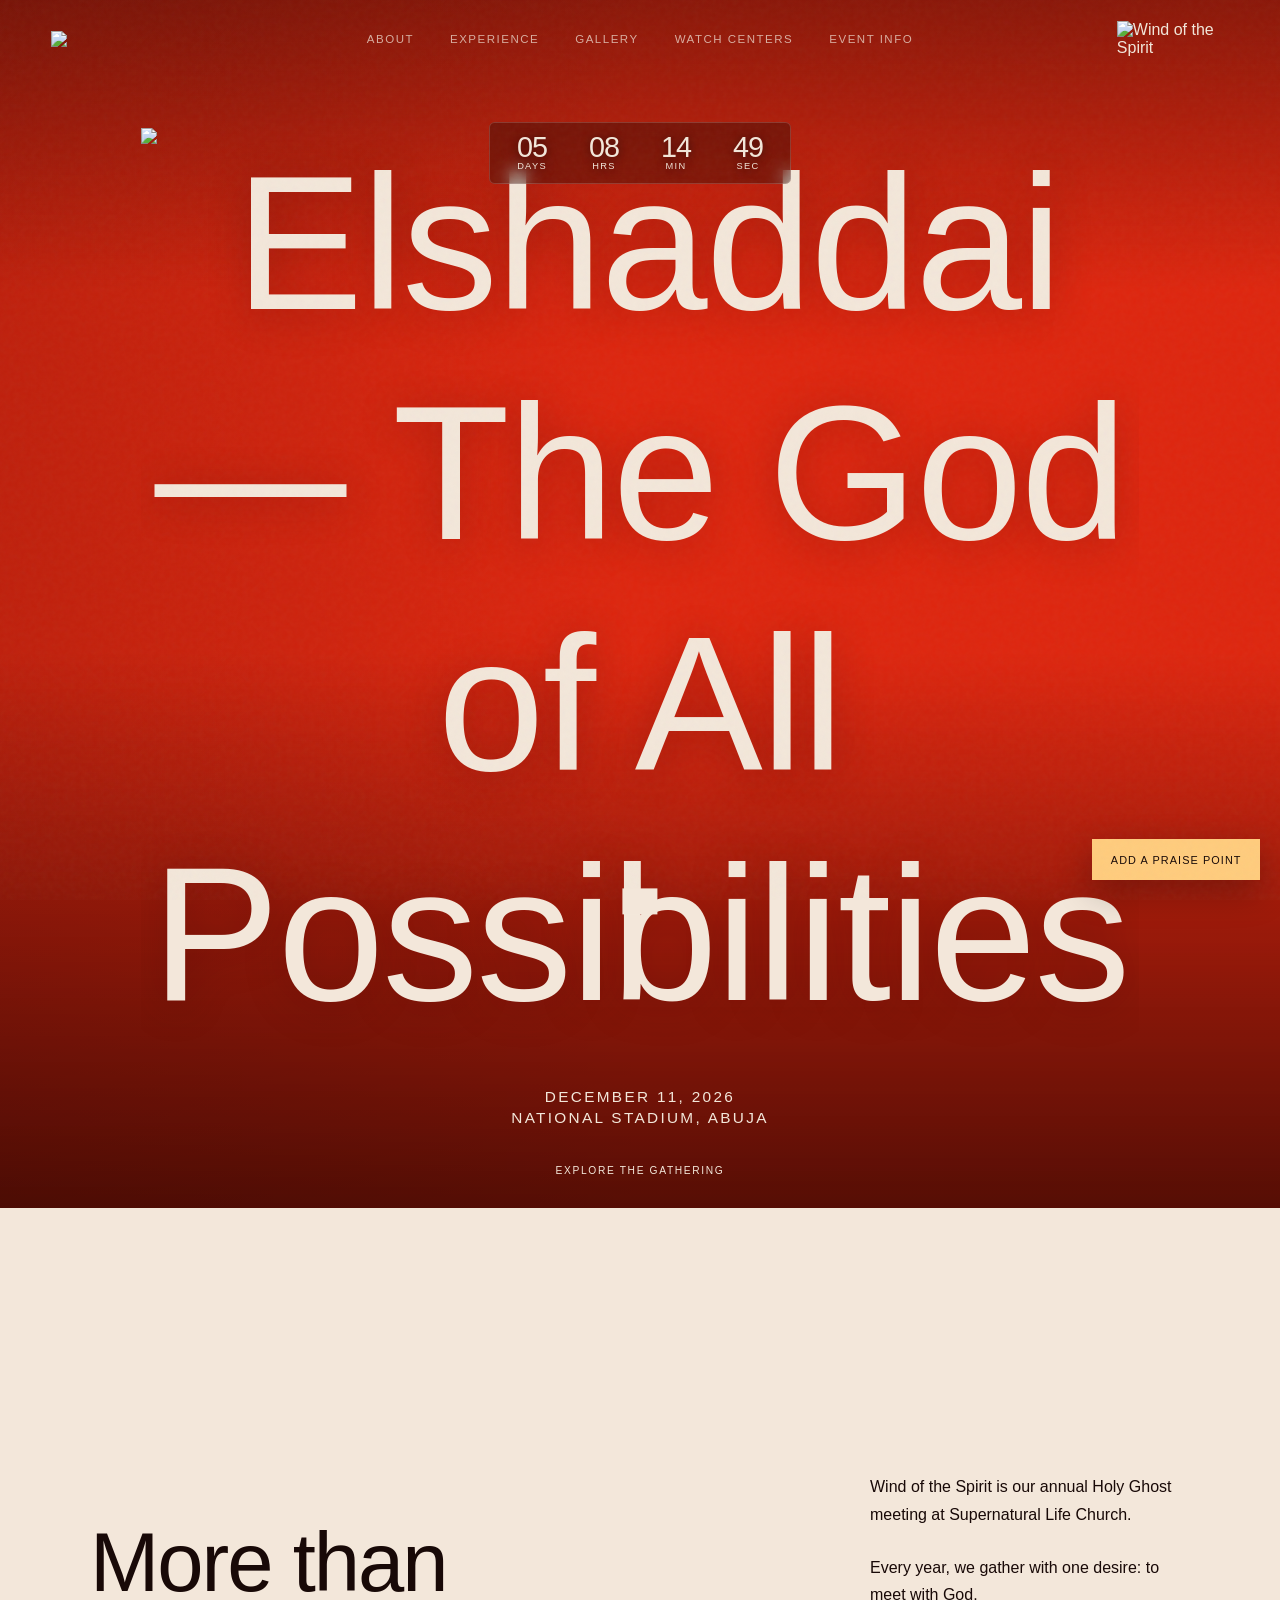
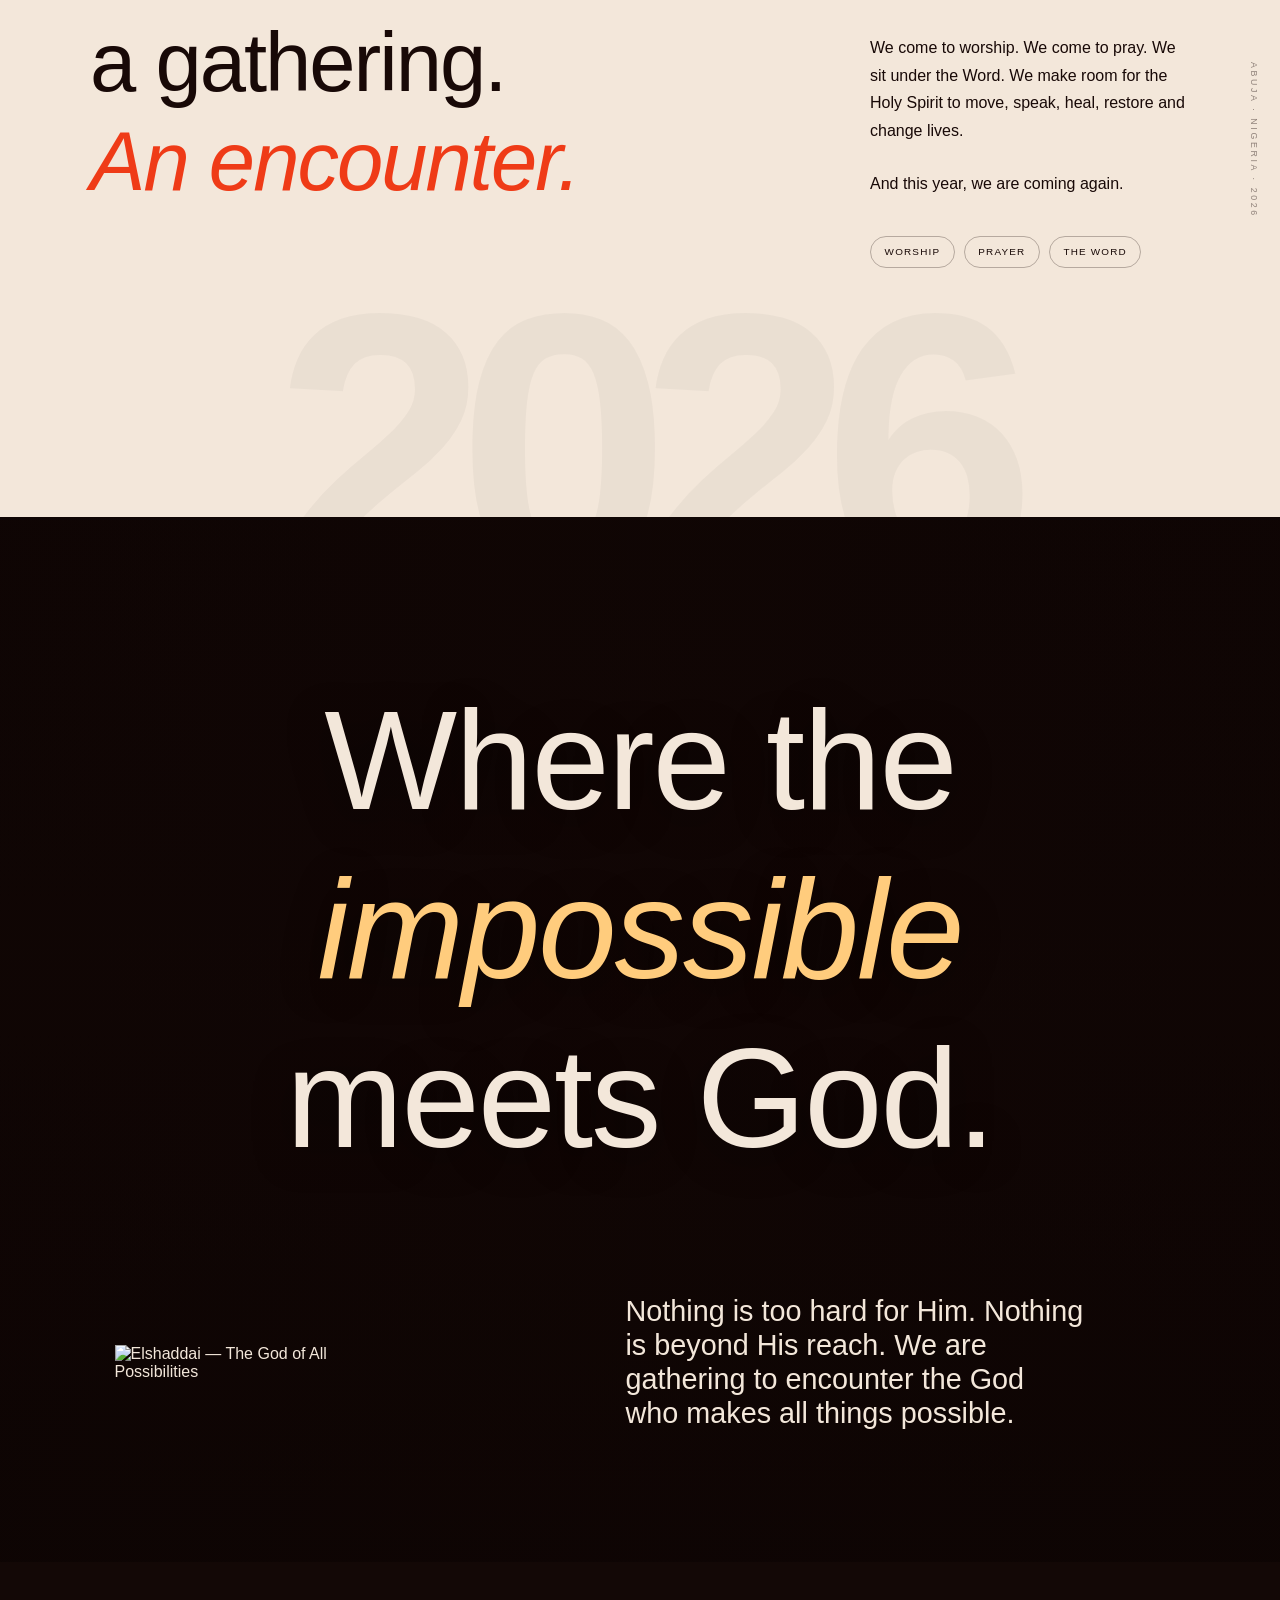
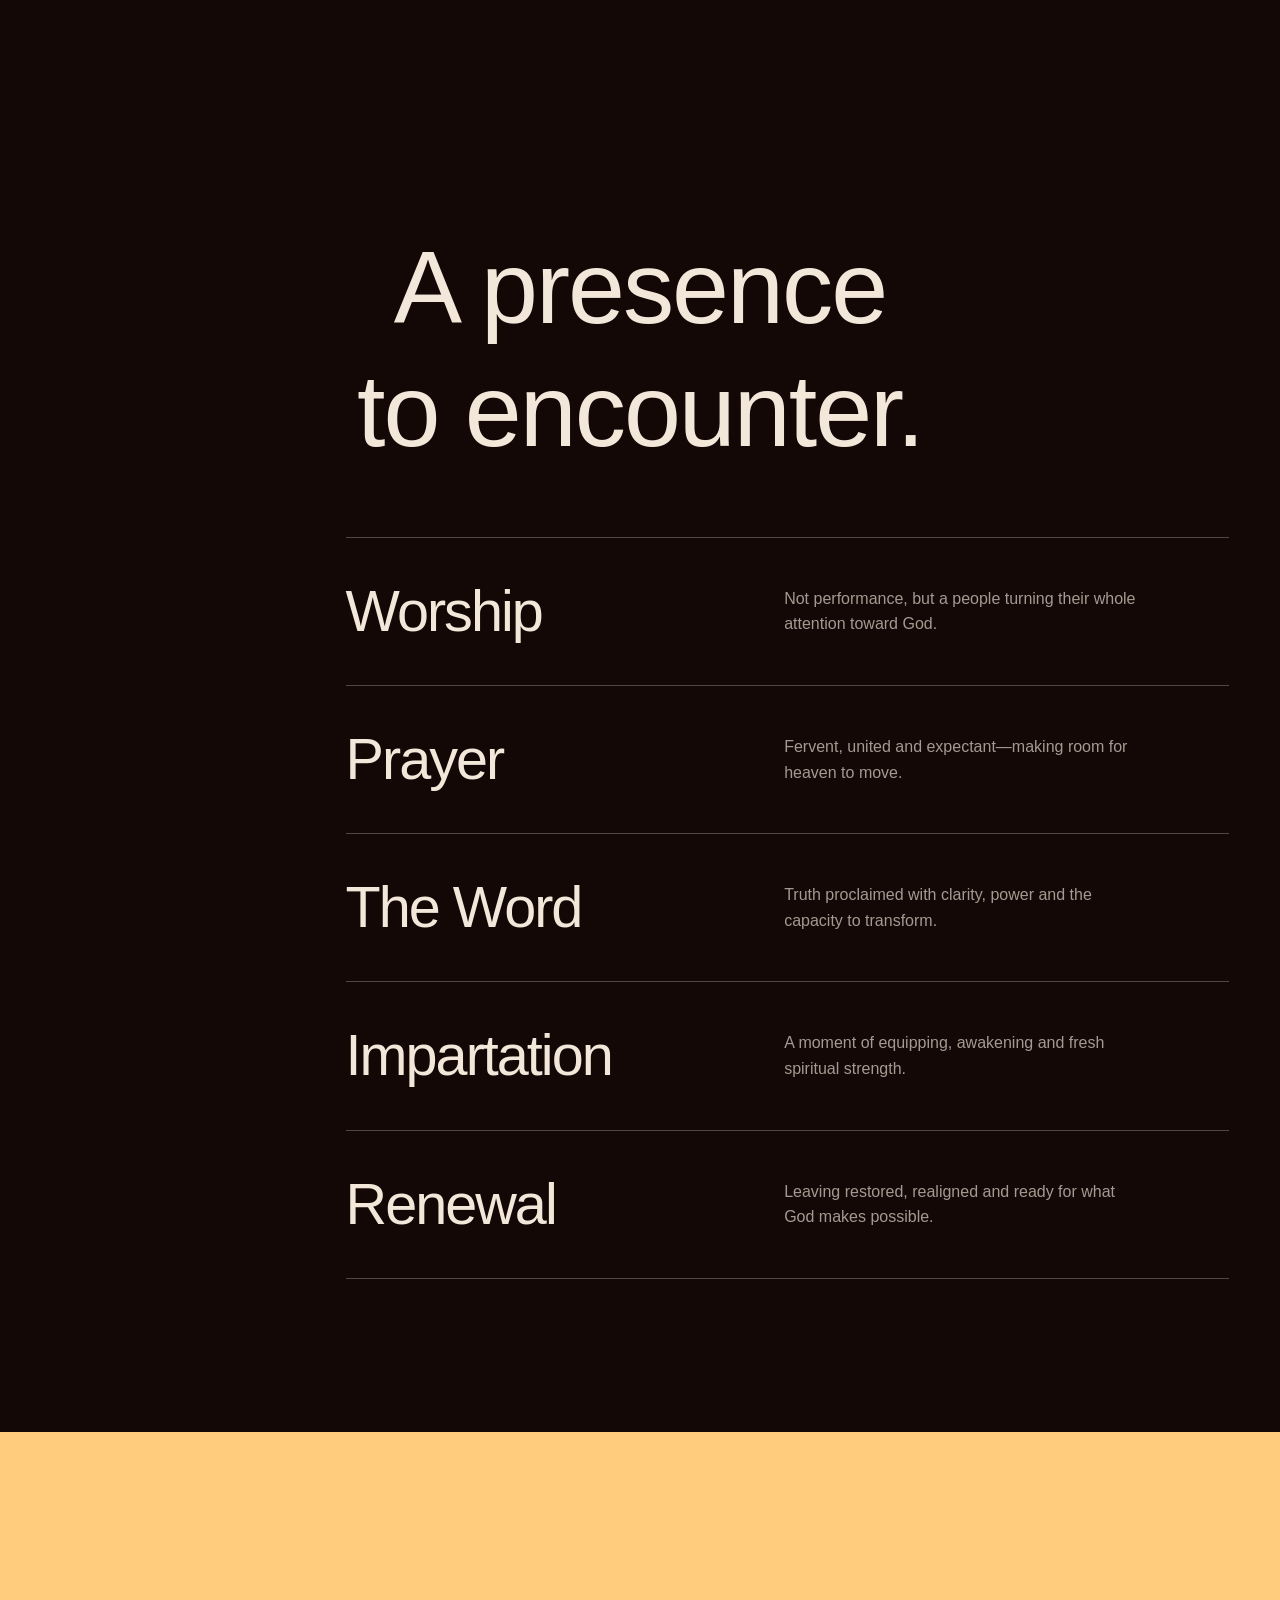
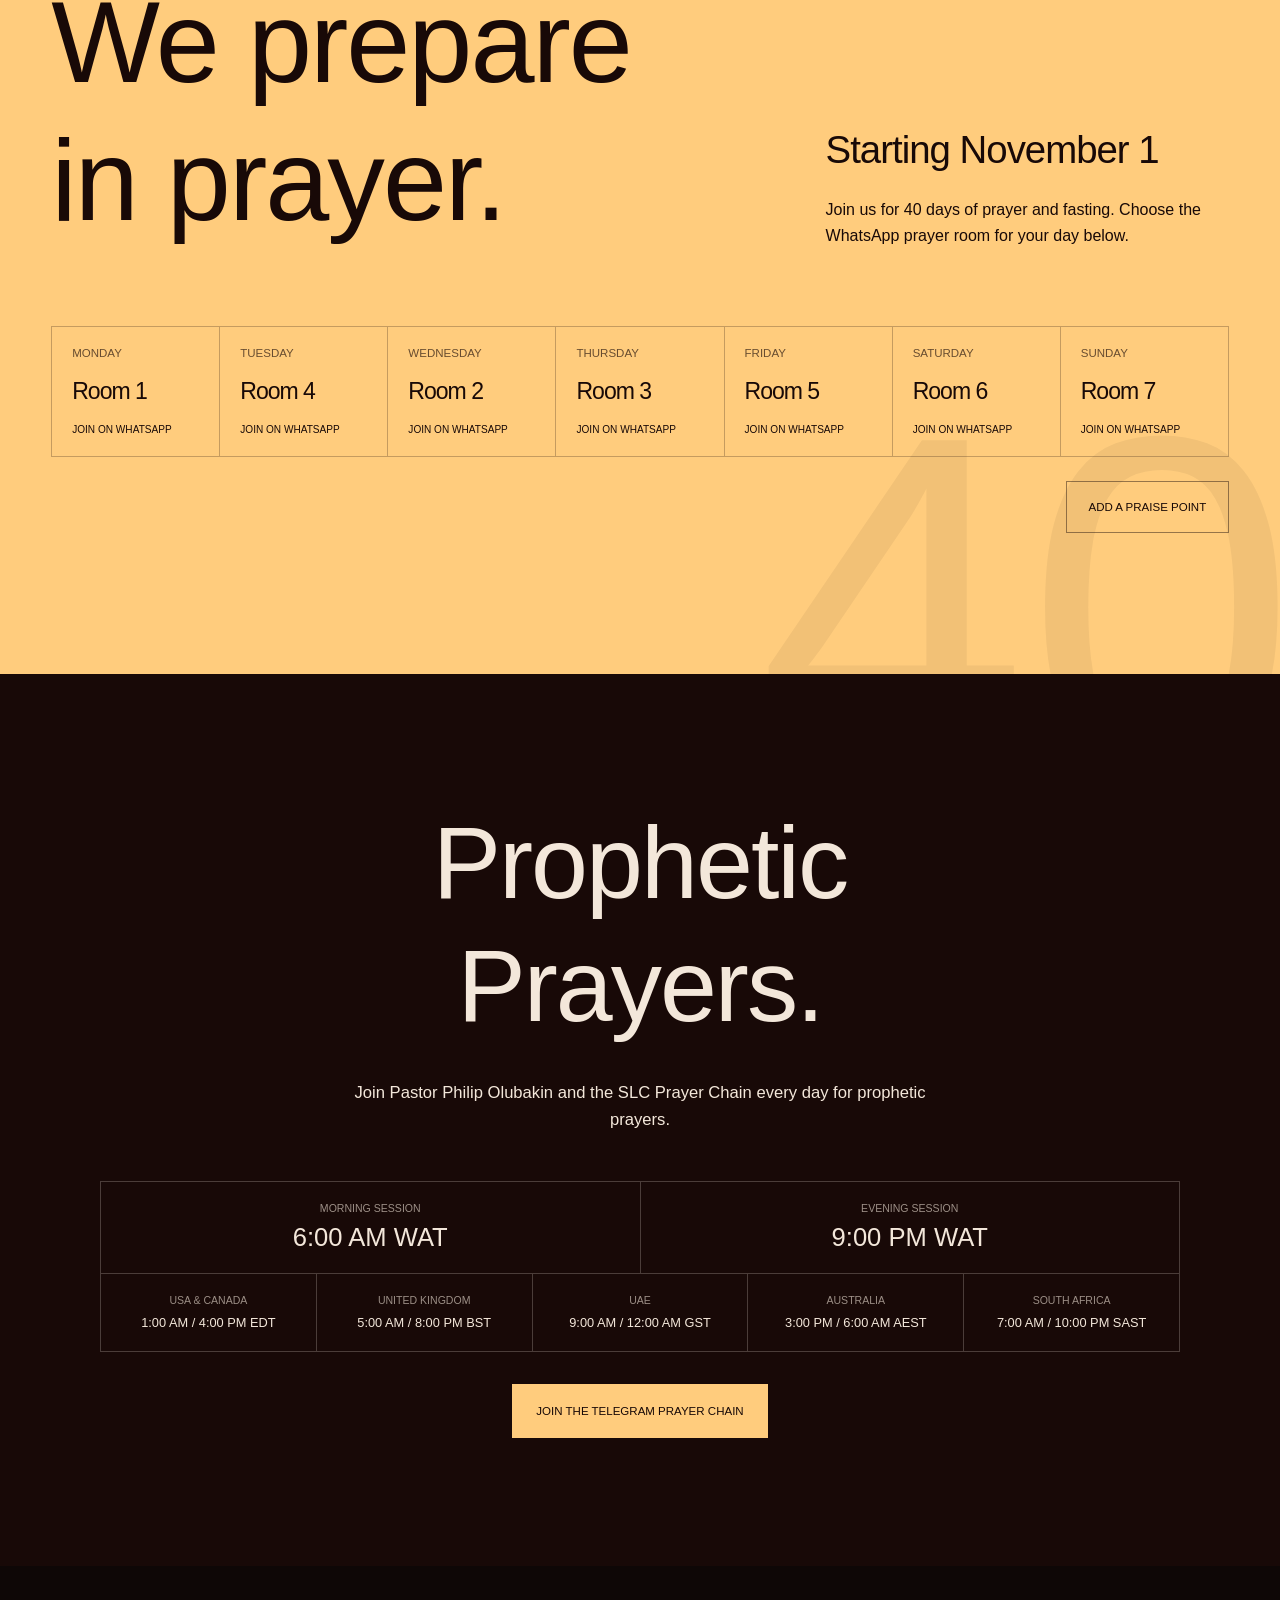
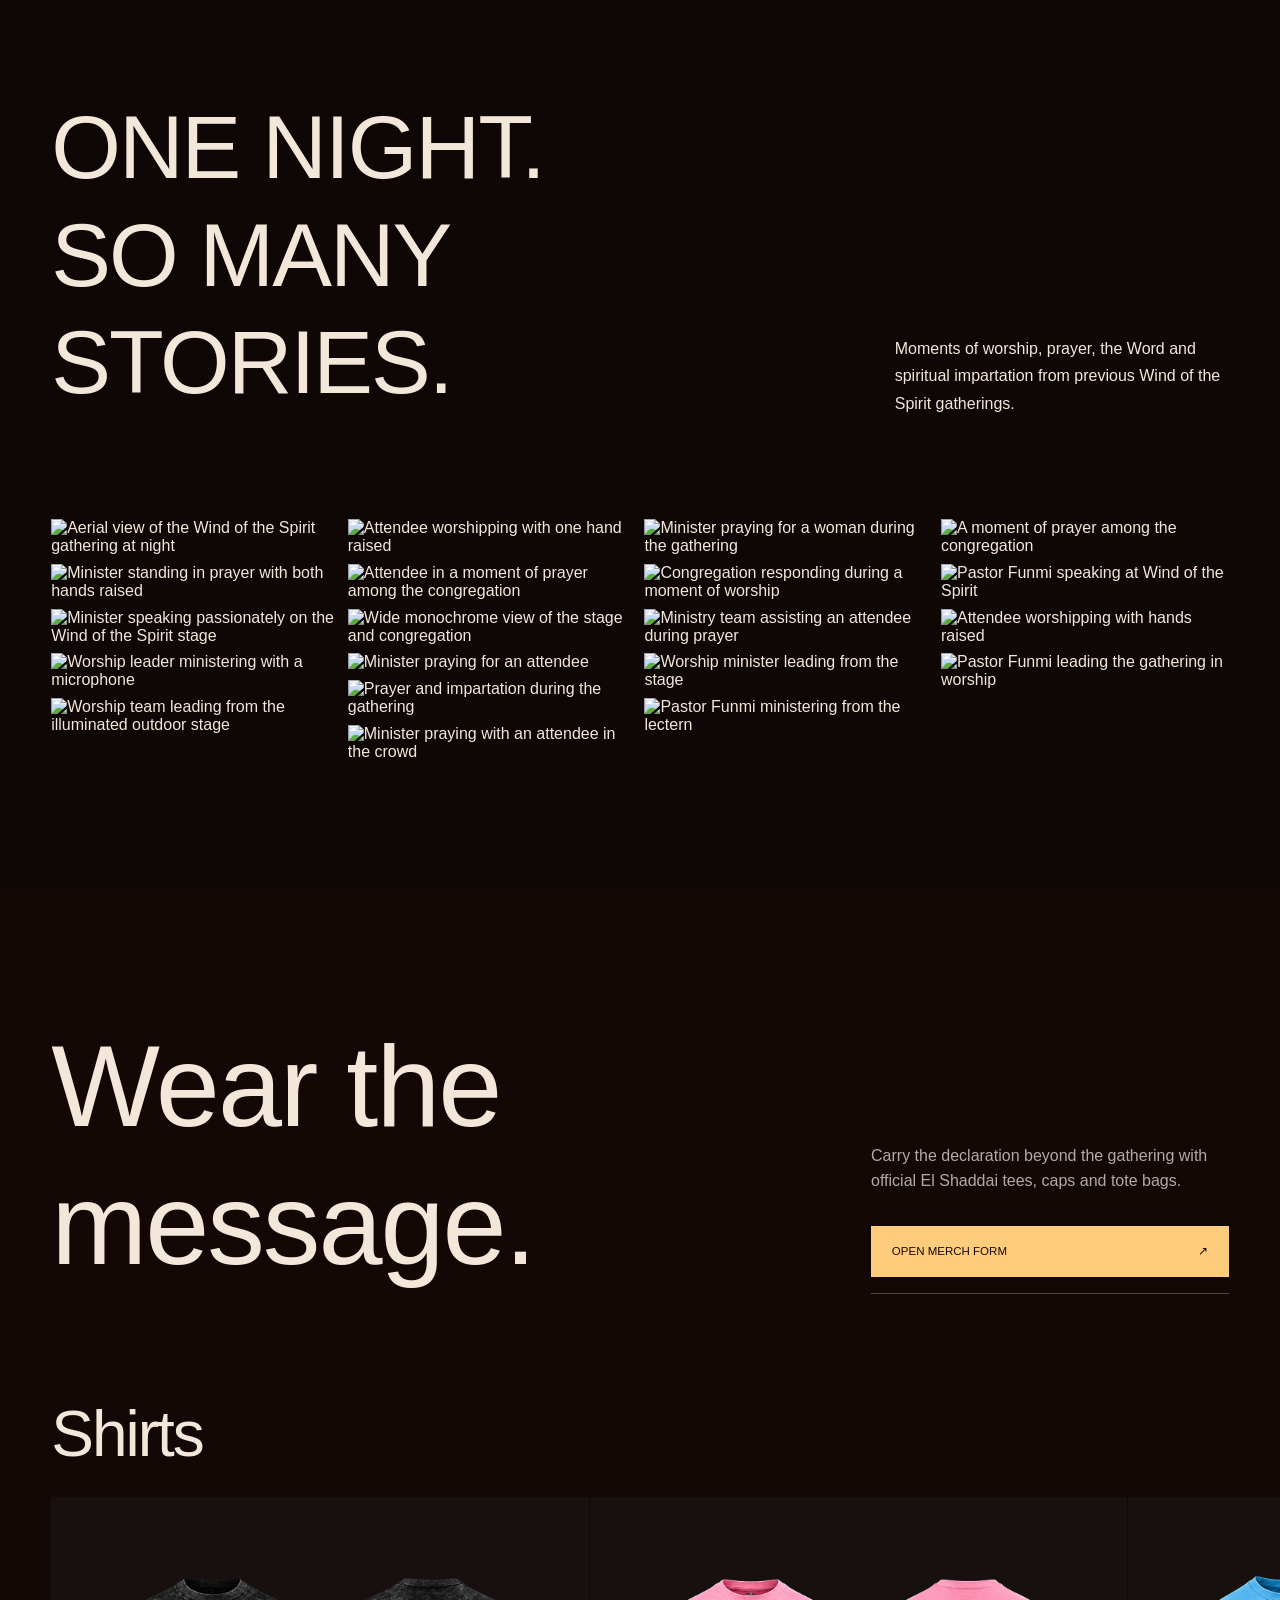
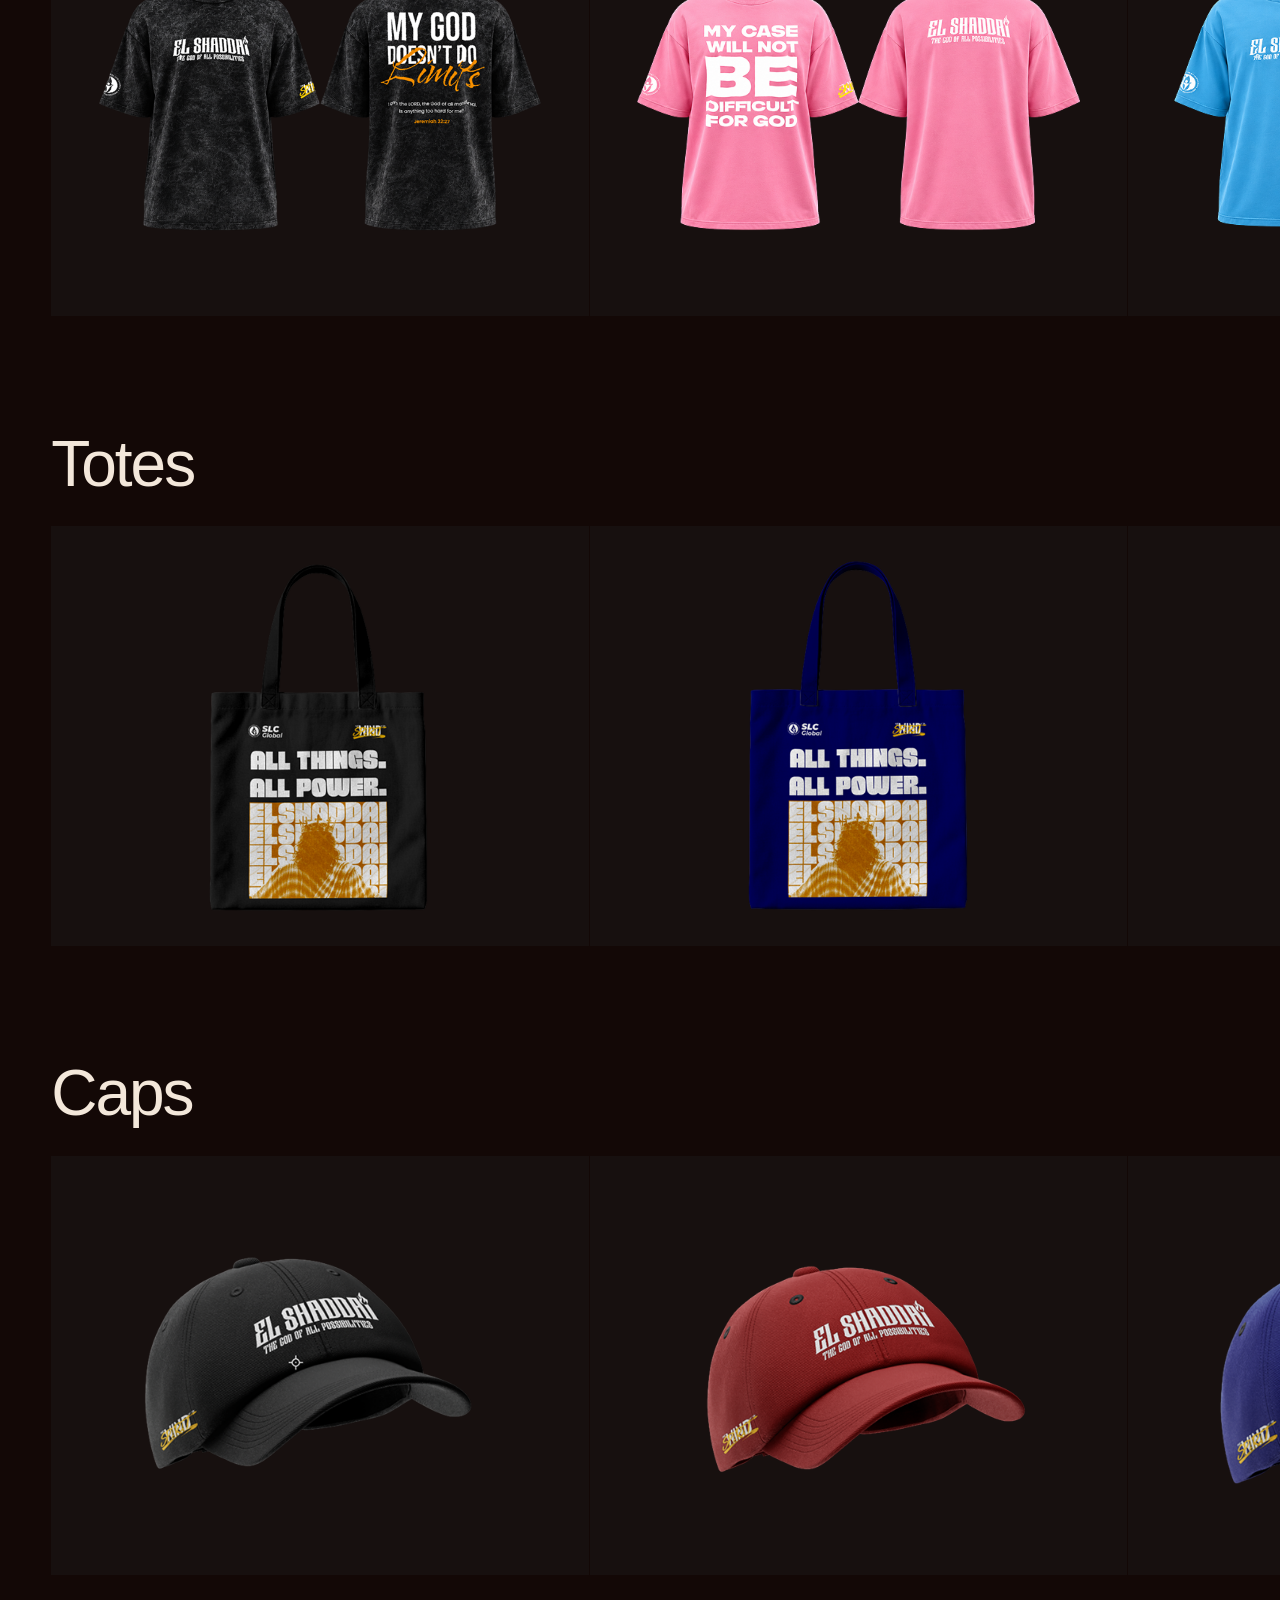
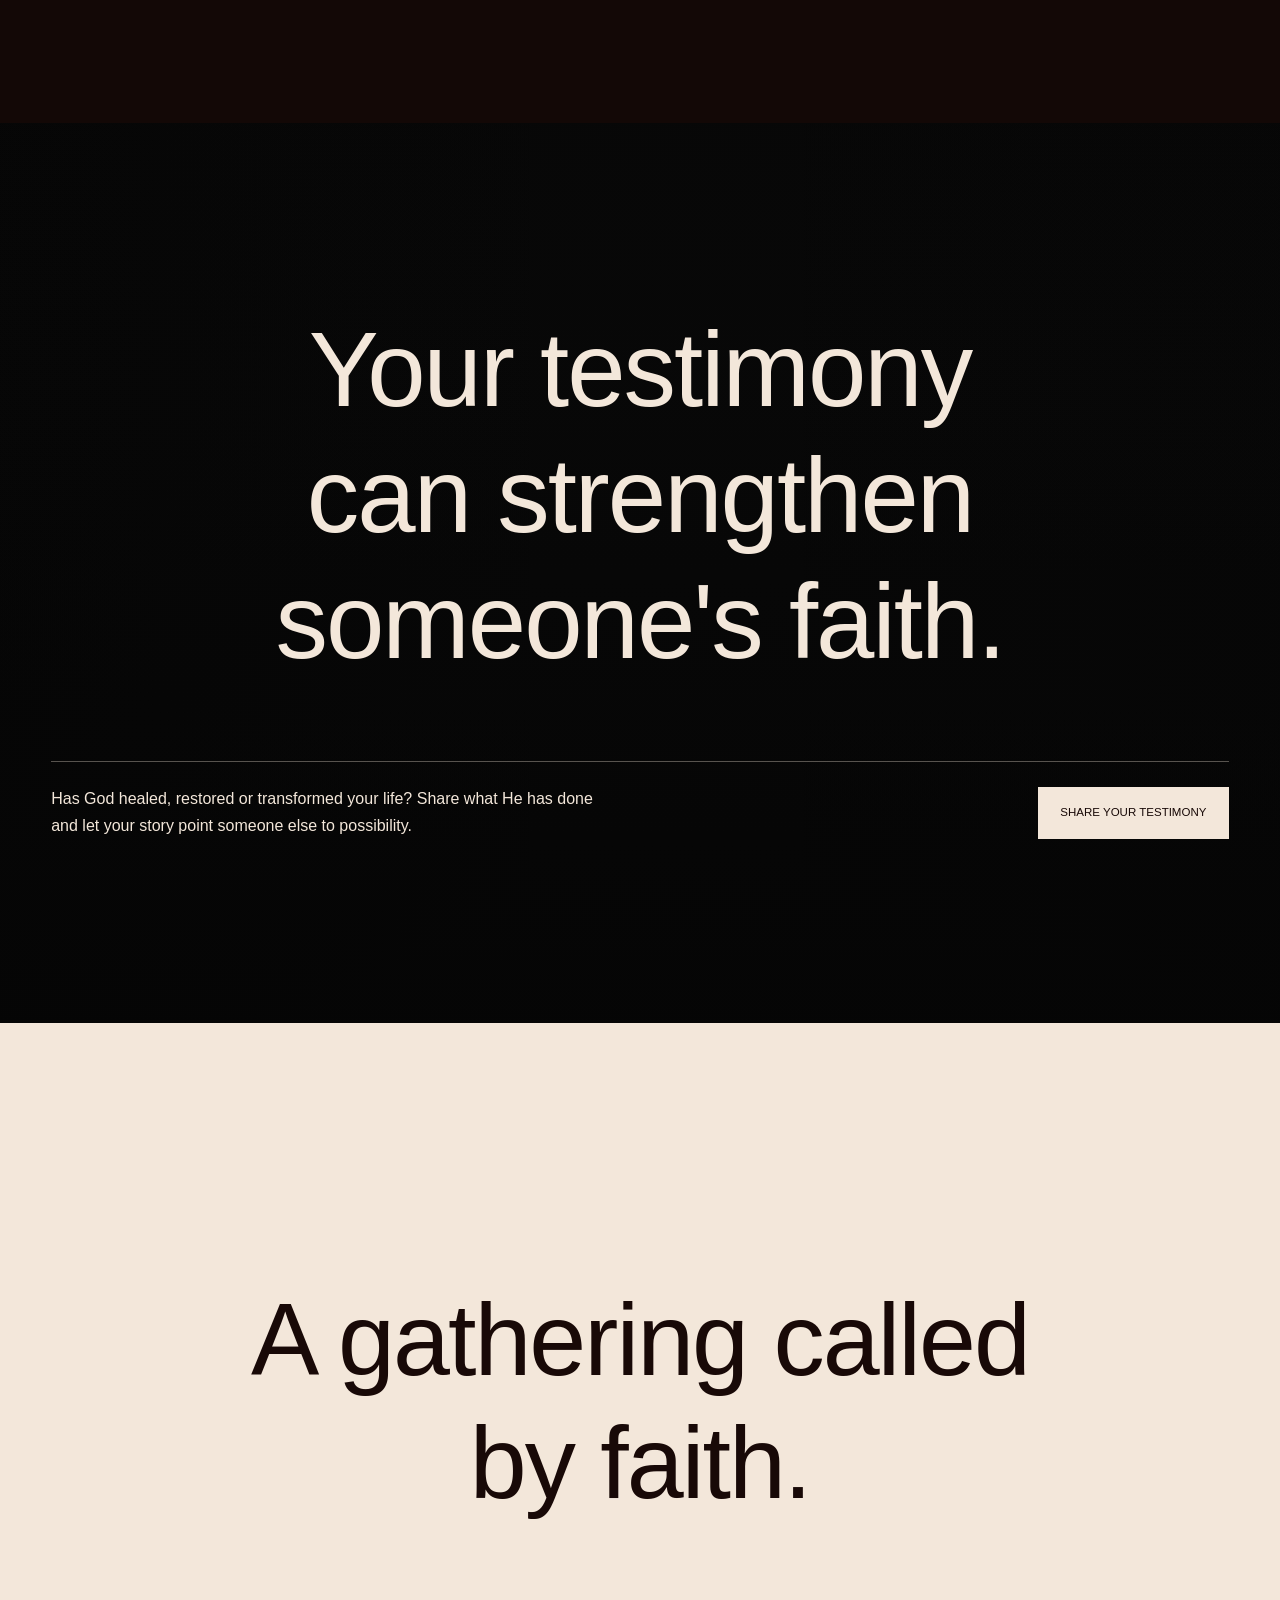
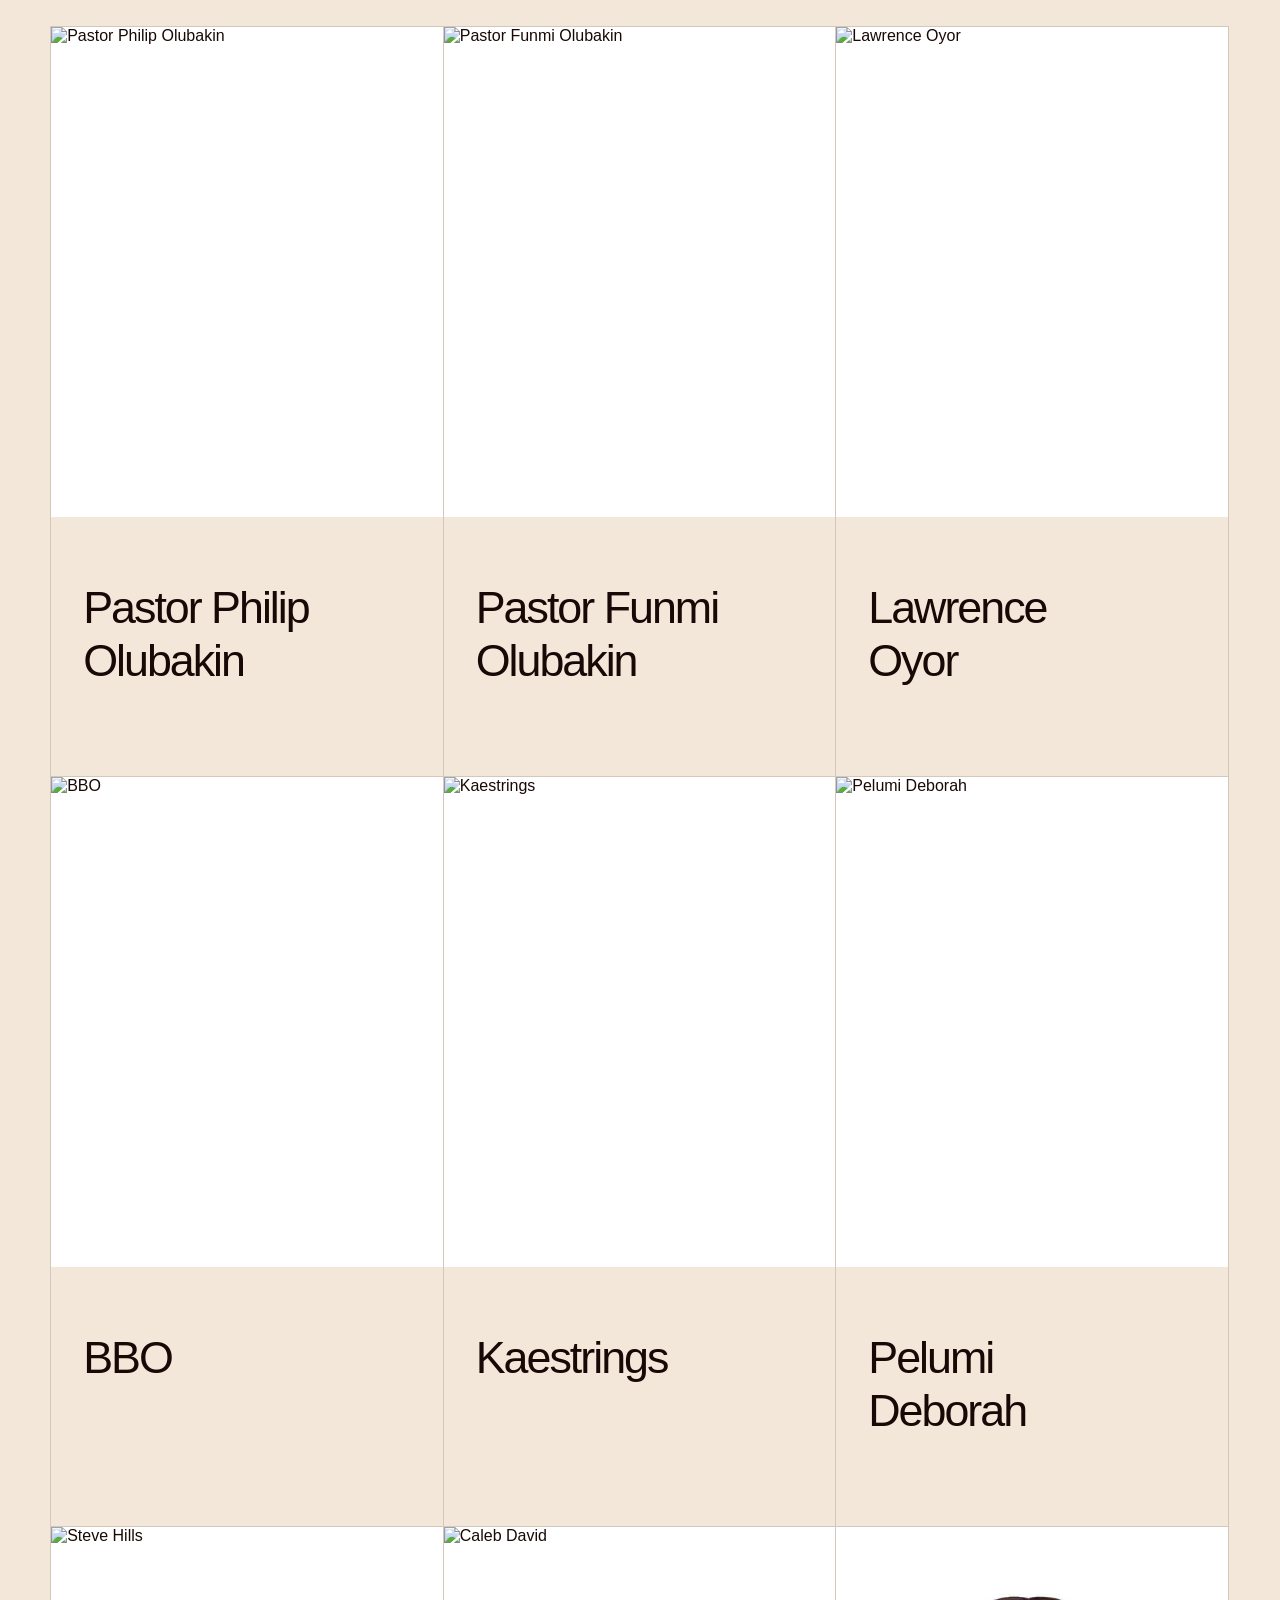
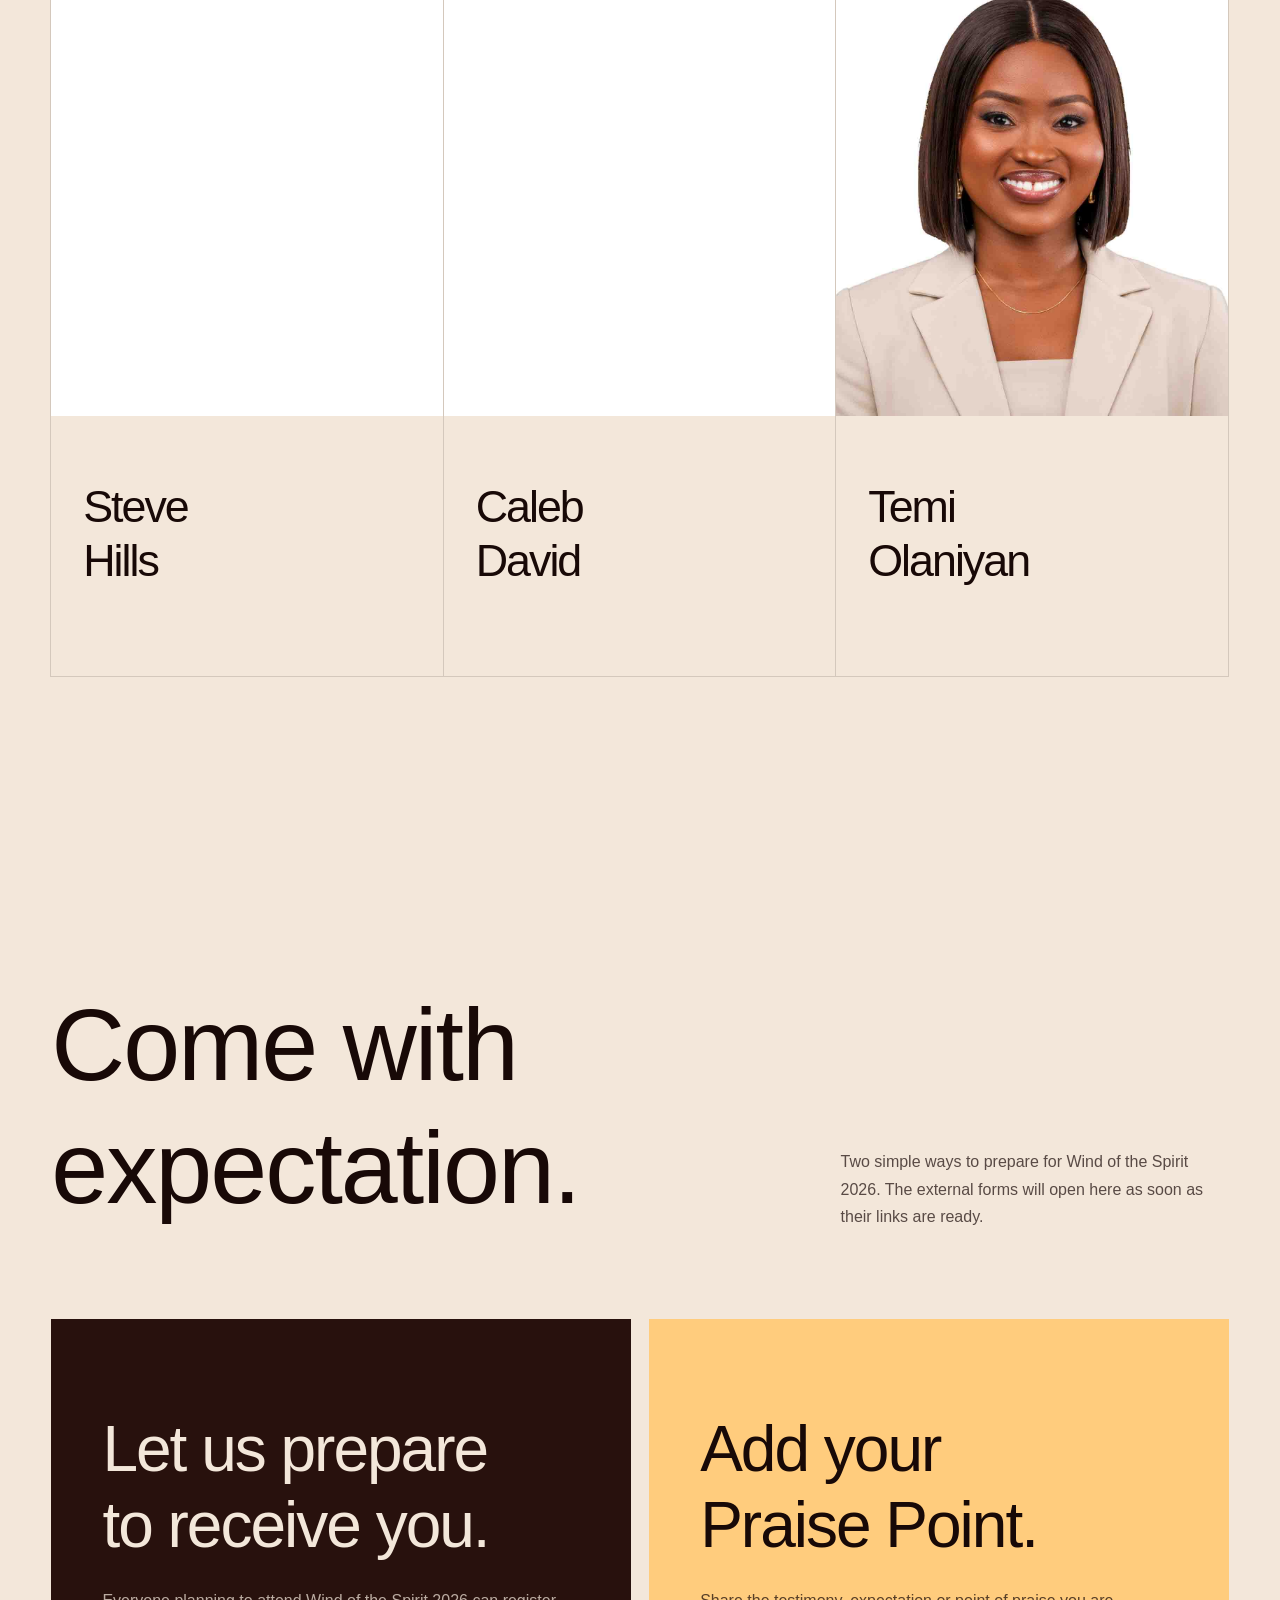
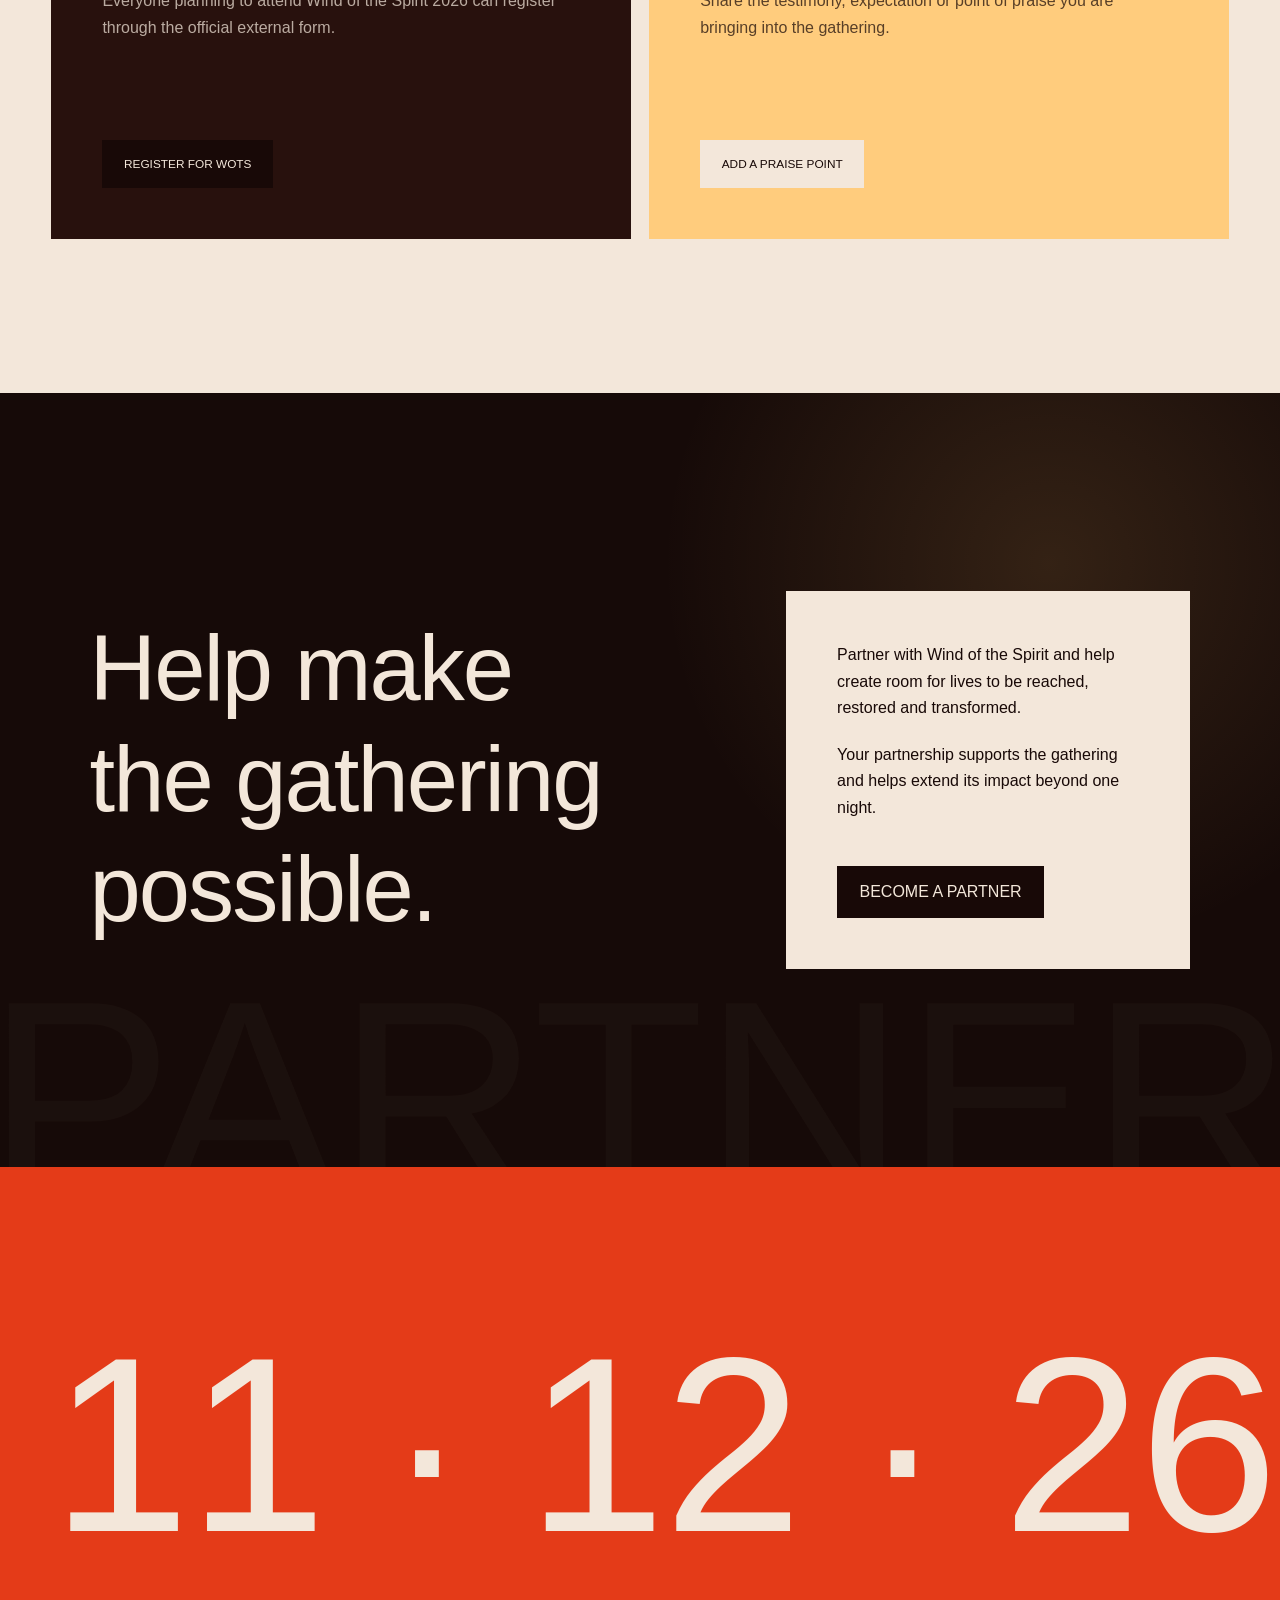
==== commit b118c3e0: "Reframe merch as a gallery" ====
--- a/index.html
+++ b/index.html
@@ -158,7 +158,7 @@
         <h2 id="merch-title" class="reveal">Wear the<br>message.</h2>
         <div class="merch-intro reveal">
           <p>Carry the declaration beyond the gathering with official El Shaddai tees, caps and tote bags.</p>
-          <a href="https://forms.gle/yUMdAj8CA31fc87x6" target="_blank" rel="noopener noreferrer">Order WOTS merch <span>↗</span></a>
+          <a href="https://forms.gle/yUMdAj8CA31fc87x6" target="_blank" rel="noopener noreferrer">Open merch form <span>↗</span></a>
         </div>
       </div>
       <div class="merch-groups">
@@ -193,10 +193,6 @@
           </div>
         </section>
       </div>
-      <div class="merch-order reveal">
-        <p>Choose your preferred design and colour in the official order form.</p>
-        <a href="https://forms.gle/yUMdAj8CA31fc87x6" target="_blank" rel="noopener noreferrer">Shop the collection</a>
-      </div>
     </section>
 
     <section class="testimony-section" id="testimony" aria-labelledby="testimony-title">
@@ -271,7 +267,6 @@
         <details class="reveal"><summary>Will the event be livestreamed?<span>＋</span></summary><p>Yes. The gathering will be livestreamed on the official Supernatural Life Church YouTube channel. The direct viewing link will be shared when it is ready.</p></details>
         <details class="reveal"><summary>Will free transport be available?<span>＋</span></summary><p>Free buses are planned. The number of buses, routes and pickup points are still being confirmed and will be published once approved.</p></details>
         <details class="reveal"><summary>Will there be watch centres?<span>＋</span></summary><p>Yes. Our first confirmed watch center is in Charlton, London. <a href="watch-centers.html">View watch center details and directions.</a> More locations will be added as they are confirmed.</p></details>
-        <details class="reveal"><summary>Where can I order WOTS merchandise?<span>＋</span></summary><p>Official Wind of the Spirit tees, caps and tote bags are available through the <a href="https://forms.gle/yUMdAj8CA31fc87x6" target="_blank" rel="noopener noreferrer">WOTS merchandise order form.</a></p></details>
         <details class="reveal"><summary>Can I partner with Wind of the Spirit?<span>＋</span></summary><p>Yes. <a href="https://docs.google.com/forms/d/e/1FAIpQLSd0lUmSZDL0z_NO15qpIMOqTaIy_eShudvwnE9Mx-NUN8-vDw/viewform" target="_blank" rel="noopener noreferrer">Open the official partnership form</a> to support the gathering.</p></details>
         <details class="reveal"><summary>How can I receive updates?<span>＋</span></summary><p>Follow <a href="https://www.instagram.com/windofthespiritglobal/" target="_blank" rel="noopener noreferrer">Wind of the Spirit</a> and <a href="https://www.instagram.com/slchurchng/" target="_blank" rel="noopener noreferrer">Supernatural Life Church</a> on Instagram, or visit <a href="https://slchurchng.org/" target="_blank" rel="noopener noreferrer">slchurchng.org</a>.</p></details>
       </div>
--- a/styles.css
+++ b/styles.css
@@ -380,8 +380,8 @@
 .merch-head h2{margin:0;font-size:clamp(4.5rem,9vw,10rem);font-weight:500;line-height:1;letter-spacing:-2px}
 .merch-intro{padding-bottom:1rem;border-bottom:1px solid var(--line)}
 .merch-intro p{margin:0 0 2rem;line-height:1.55;opacity:.72}
-.merch-intro a,.merch-order a{display:flex;align-items:center;justify-content:space-between;gap:2rem;padding:1.15rem 1.3rem;background:var(--gold);color:var(--ink);font-size:.72rem;text-transform:uppercase;transition:background .2s ease,transform .2s ease}
-.merch-intro a:hover,.merch-intro a:focus-visible,.merch-order a:hover,.merch-order a:focus-visible{background:var(--cream);transform:translateY(-2px)}
+.merch-intro a{display:flex;align-items:center;justify-content:space-between;gap:2rem;padding:1.15rem 1.3rem;background:var(--gold);color:var(--ink);font-size:.72rem;text-transform:uppercase;transition:background .2s ease,transform .2s ease}
+.merch-intro a:hover,.merch-intro a:focus-visible{background:var(--cream);transform:translateY(-2px)}
 .merch-groups{display:grid;gap:clamp(4rem,7vw,7rem)}
 .merch-group{min-width:0}
 .merch-group h3{margin:0 0 1.5rem;font-size:clamp(2.5rem,5vw,5rem);font-weight:500;line-height:1}
@@ -390,11 +390,8 @@
 .merch-carousel figure{flex:0 0 clamp(300px,42vw,580px);margin:0;padding:clamp(1rem,2.5vw,2.5rem);scroll-snap-align:start;background:#17100f}
 .merch-carousel img{display:block;width:100%;aspect-ratio:4/3;object-fit:contain;transition:transform .35s ease}
 .merch-carousel figure:hover img{transform:scale(1.025)}
-.merch-order{display:flex;align-items:center;justify-content:space-between;gap:2rem;margin-top:2rem}
-.merch-order p{max-width:550px;margin:0;line-height:1.5;opacity:.7}
-.merch-order a{min-width:230px;justify-content:center}
 @media(max-width:900px){.merch-head{grid-template-columns:1fr}.merch-intro{max-width:600px}.merch-carousel figure{flex-basis:clamp(290px,70vw,540px)}}
-@media(max-width:560px){.merch-section{padding-left:0;padding-right:0}.merch-head,.merch-group h3,.merch-order{margin-left:var(--pad);margin-right:var(--pad)}.merch-carousel{margin-right:0;padding-left:var(--pad);padding-right:var(--pad)}.merch-carousel figure{flex-basis:84vw;padding:1rem}.merch-order{align-items:stretch;flex-direction:column}.merch-order a{min-width:0}}
+@media(max-width:560px){.merch-section{padding-left:0;padding-right:0}.merch-head,.merch-group h3{margin-left:var(--pad);margin-right:var(--pad)}.merch-carousel{margin-right:0;padding-left:var(--pad);padding-right:var(--pad)}.merch-carousel figure{flex-basis:84vw;padding:1rem}}
 
 .watch-centers-page{background:var(--night)}
 .watch-centers-page .desktop-nav a[aria-current=page]{opacity:1;color:var(--gold)}
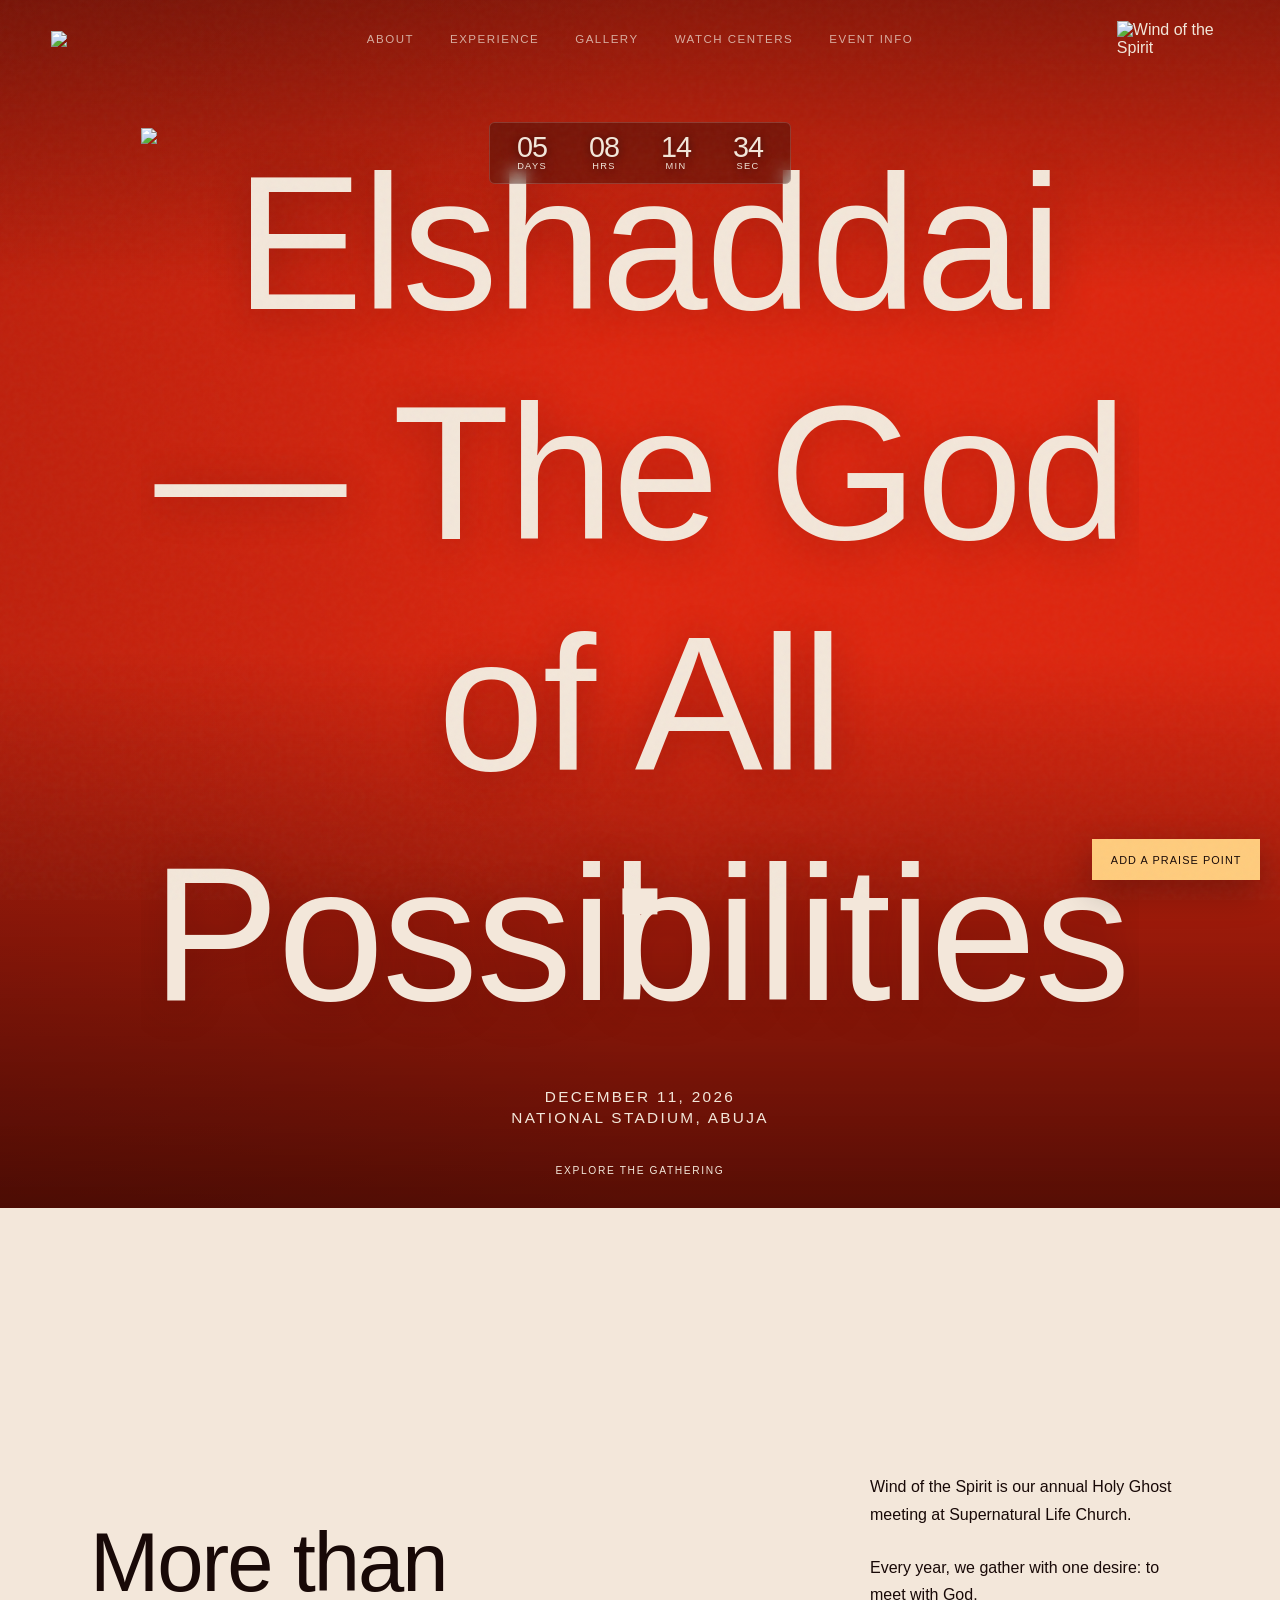
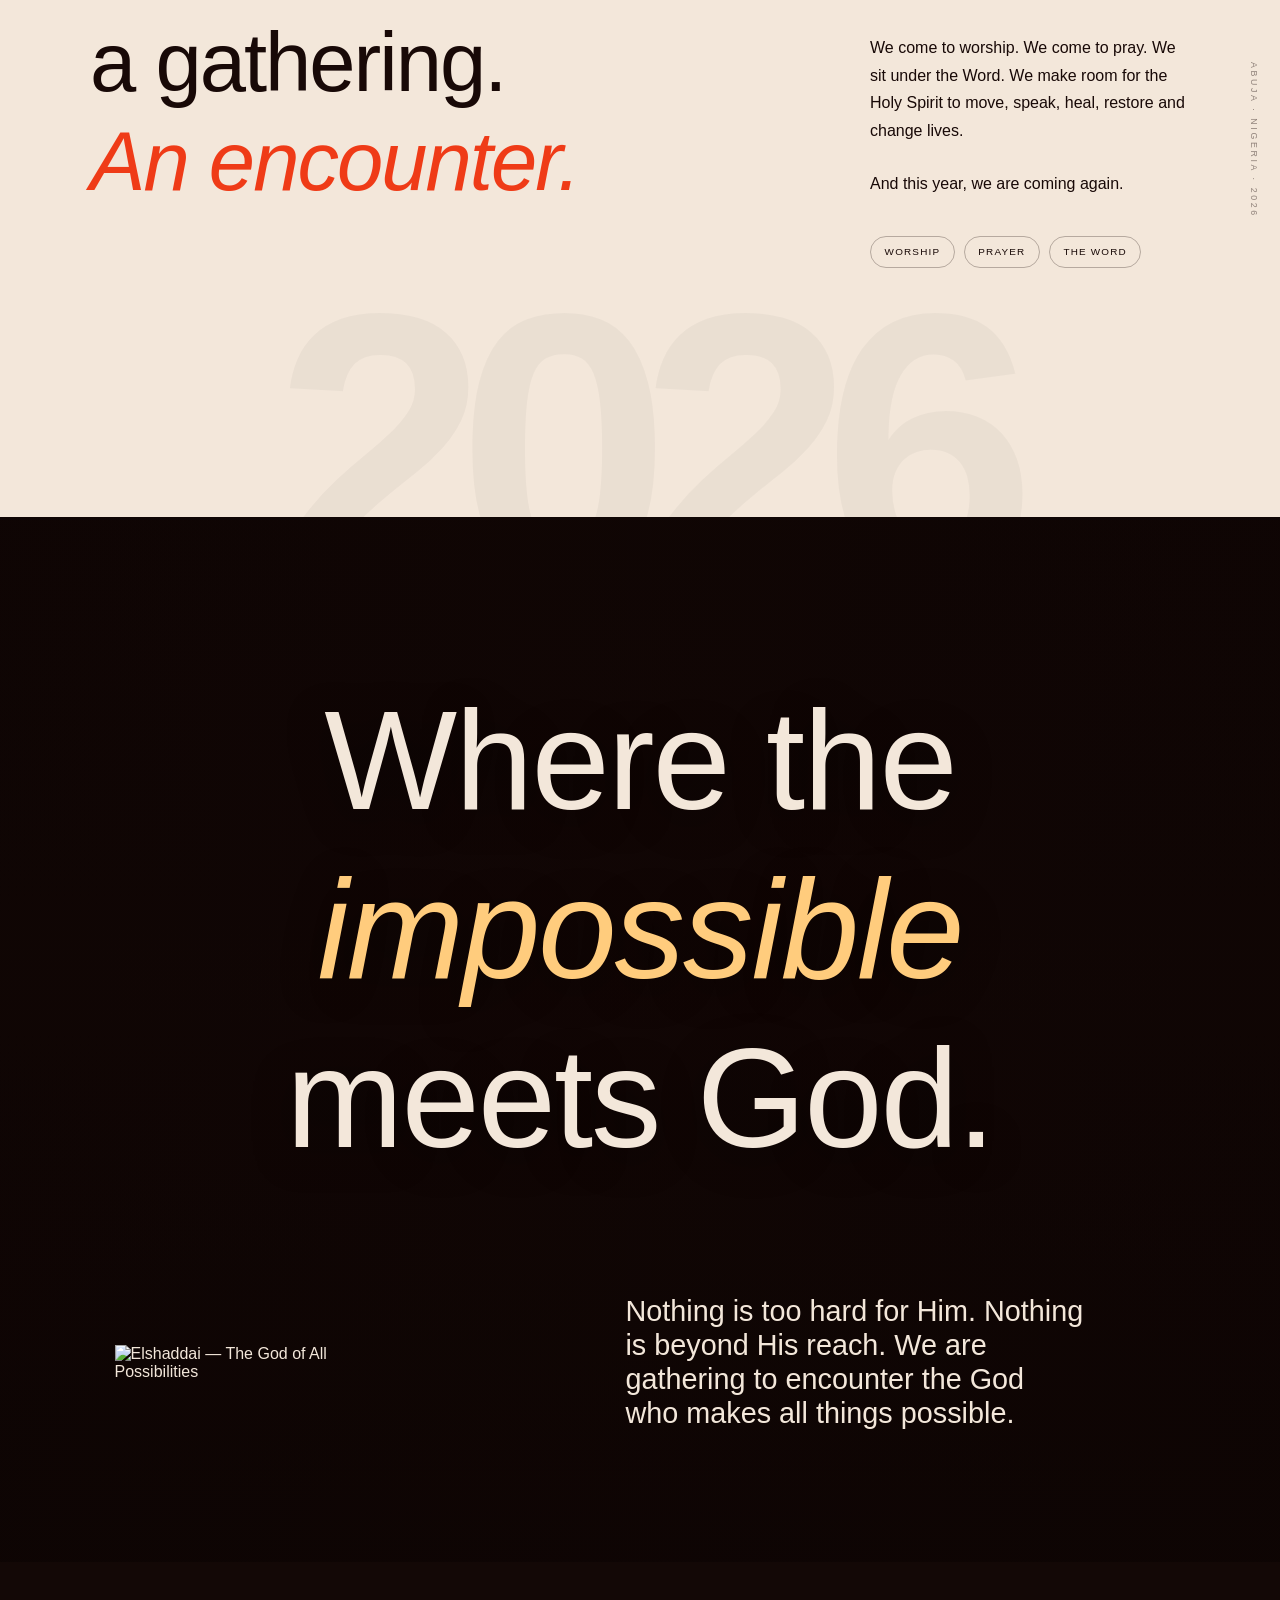
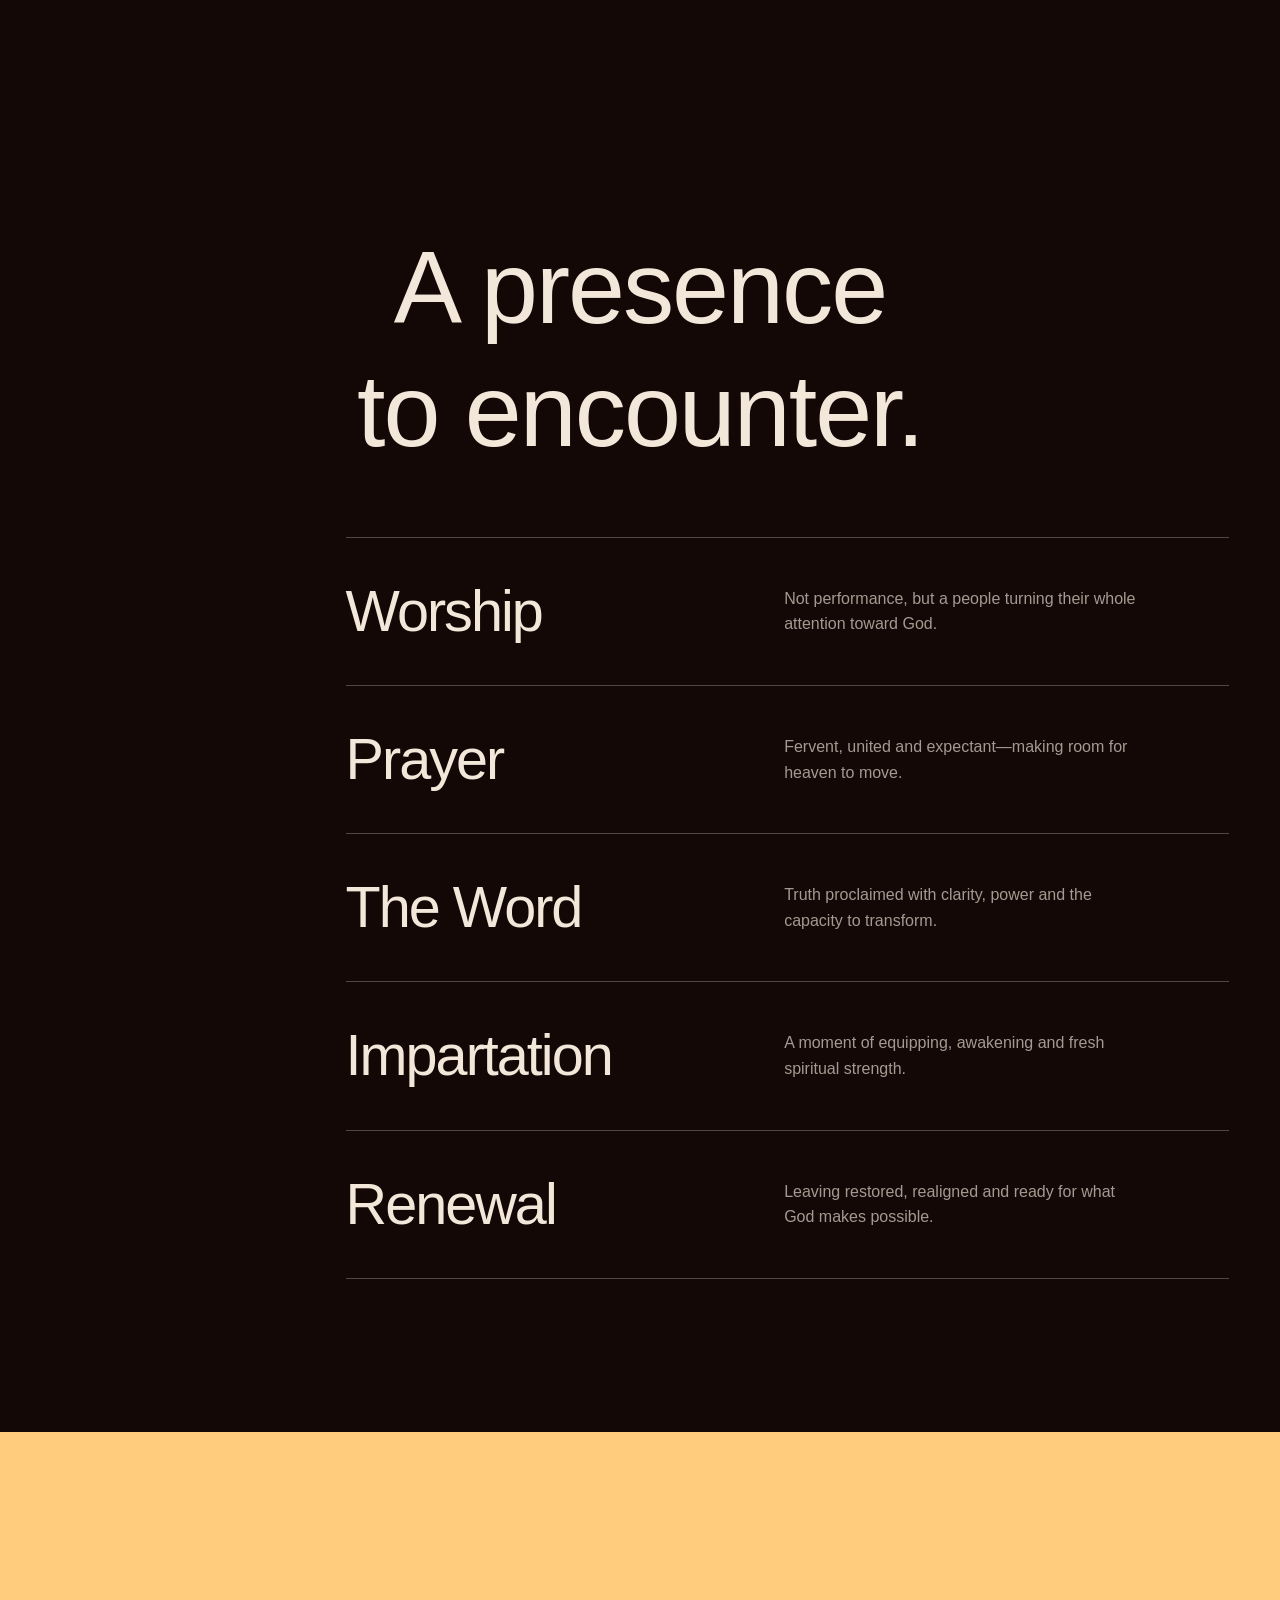
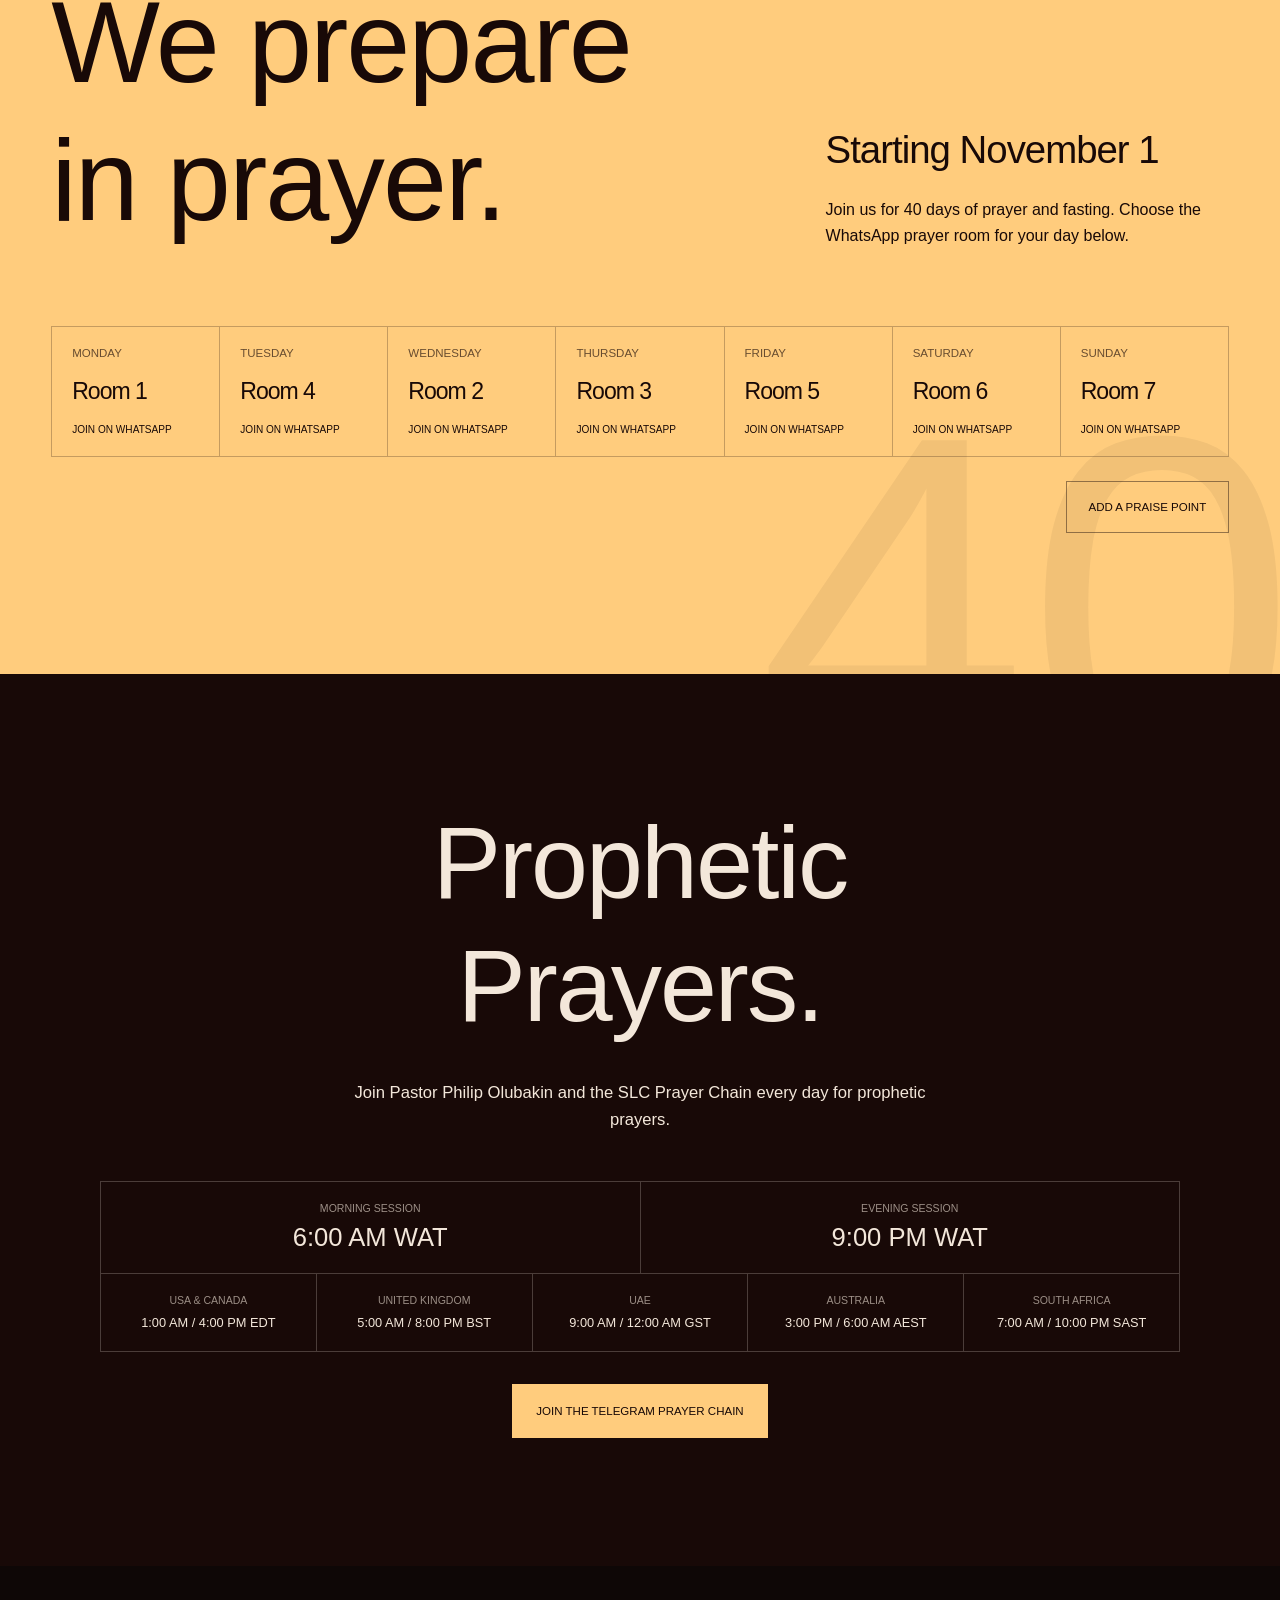
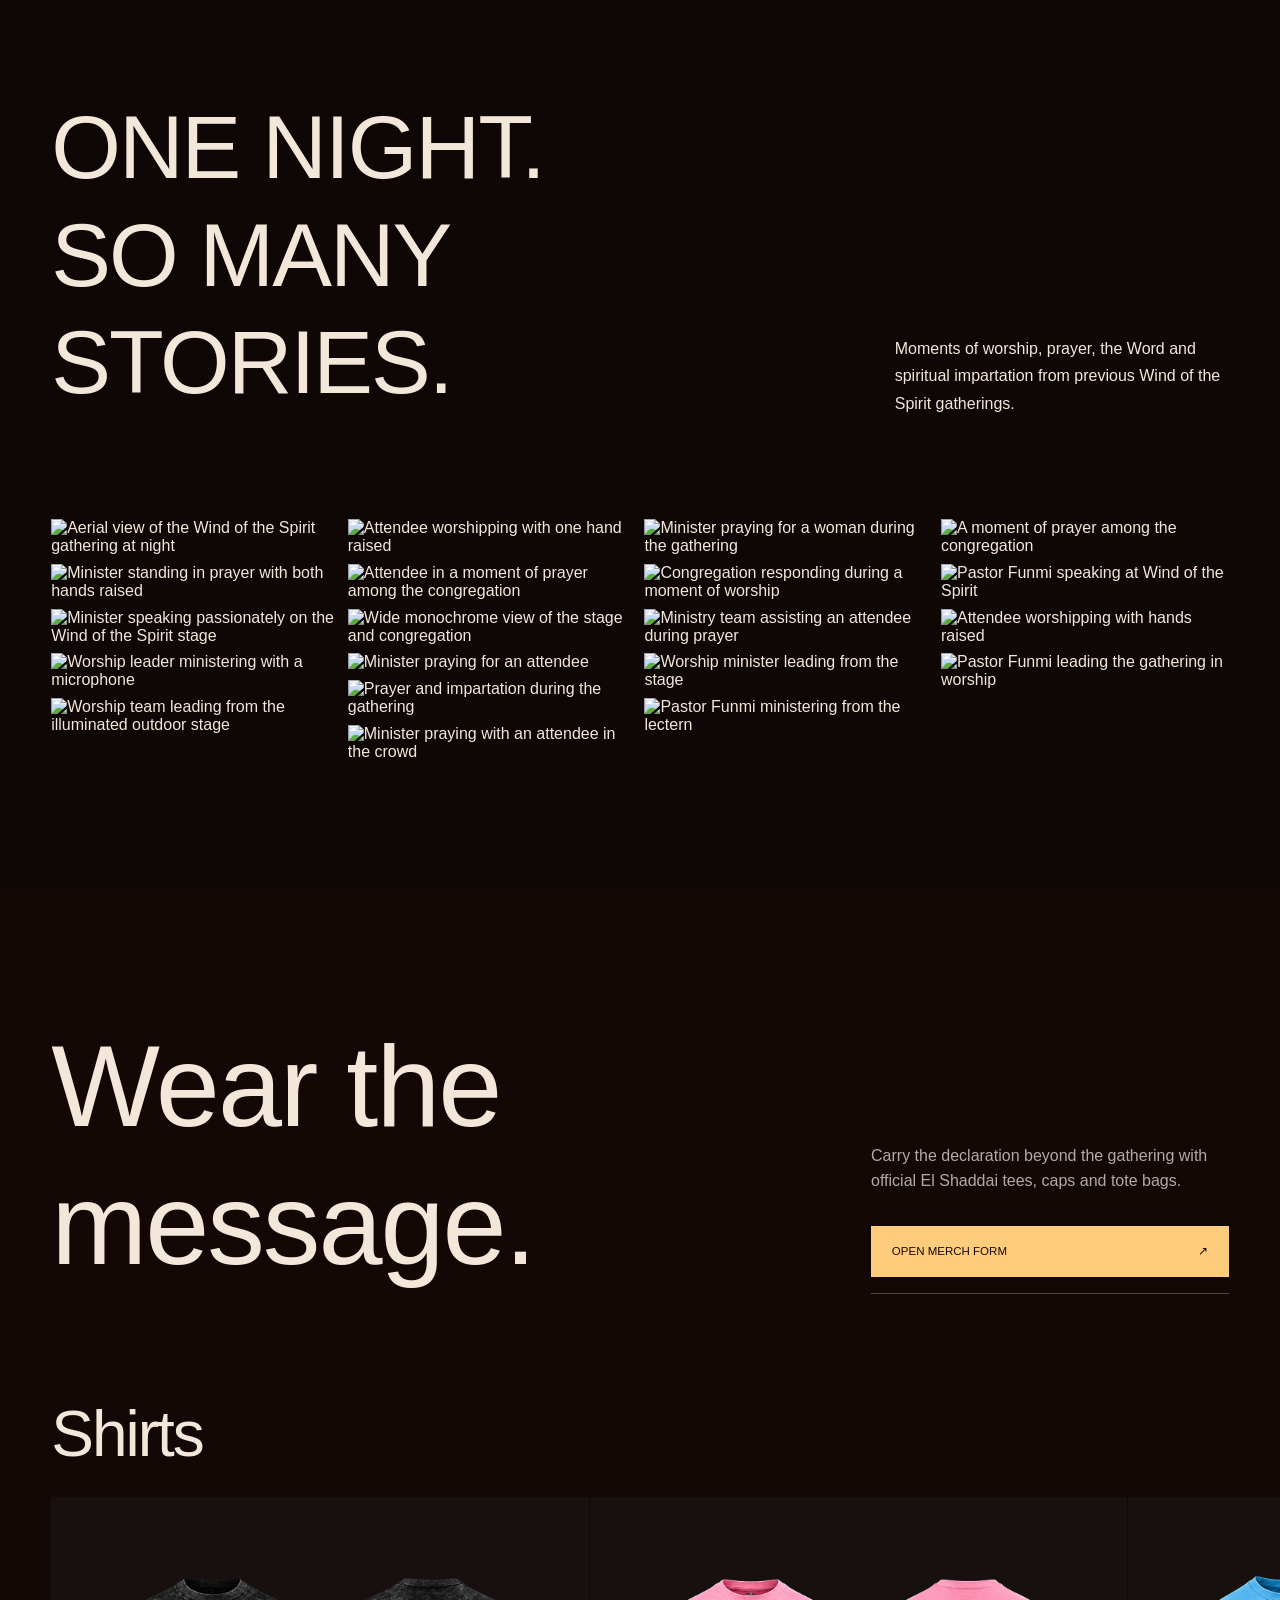
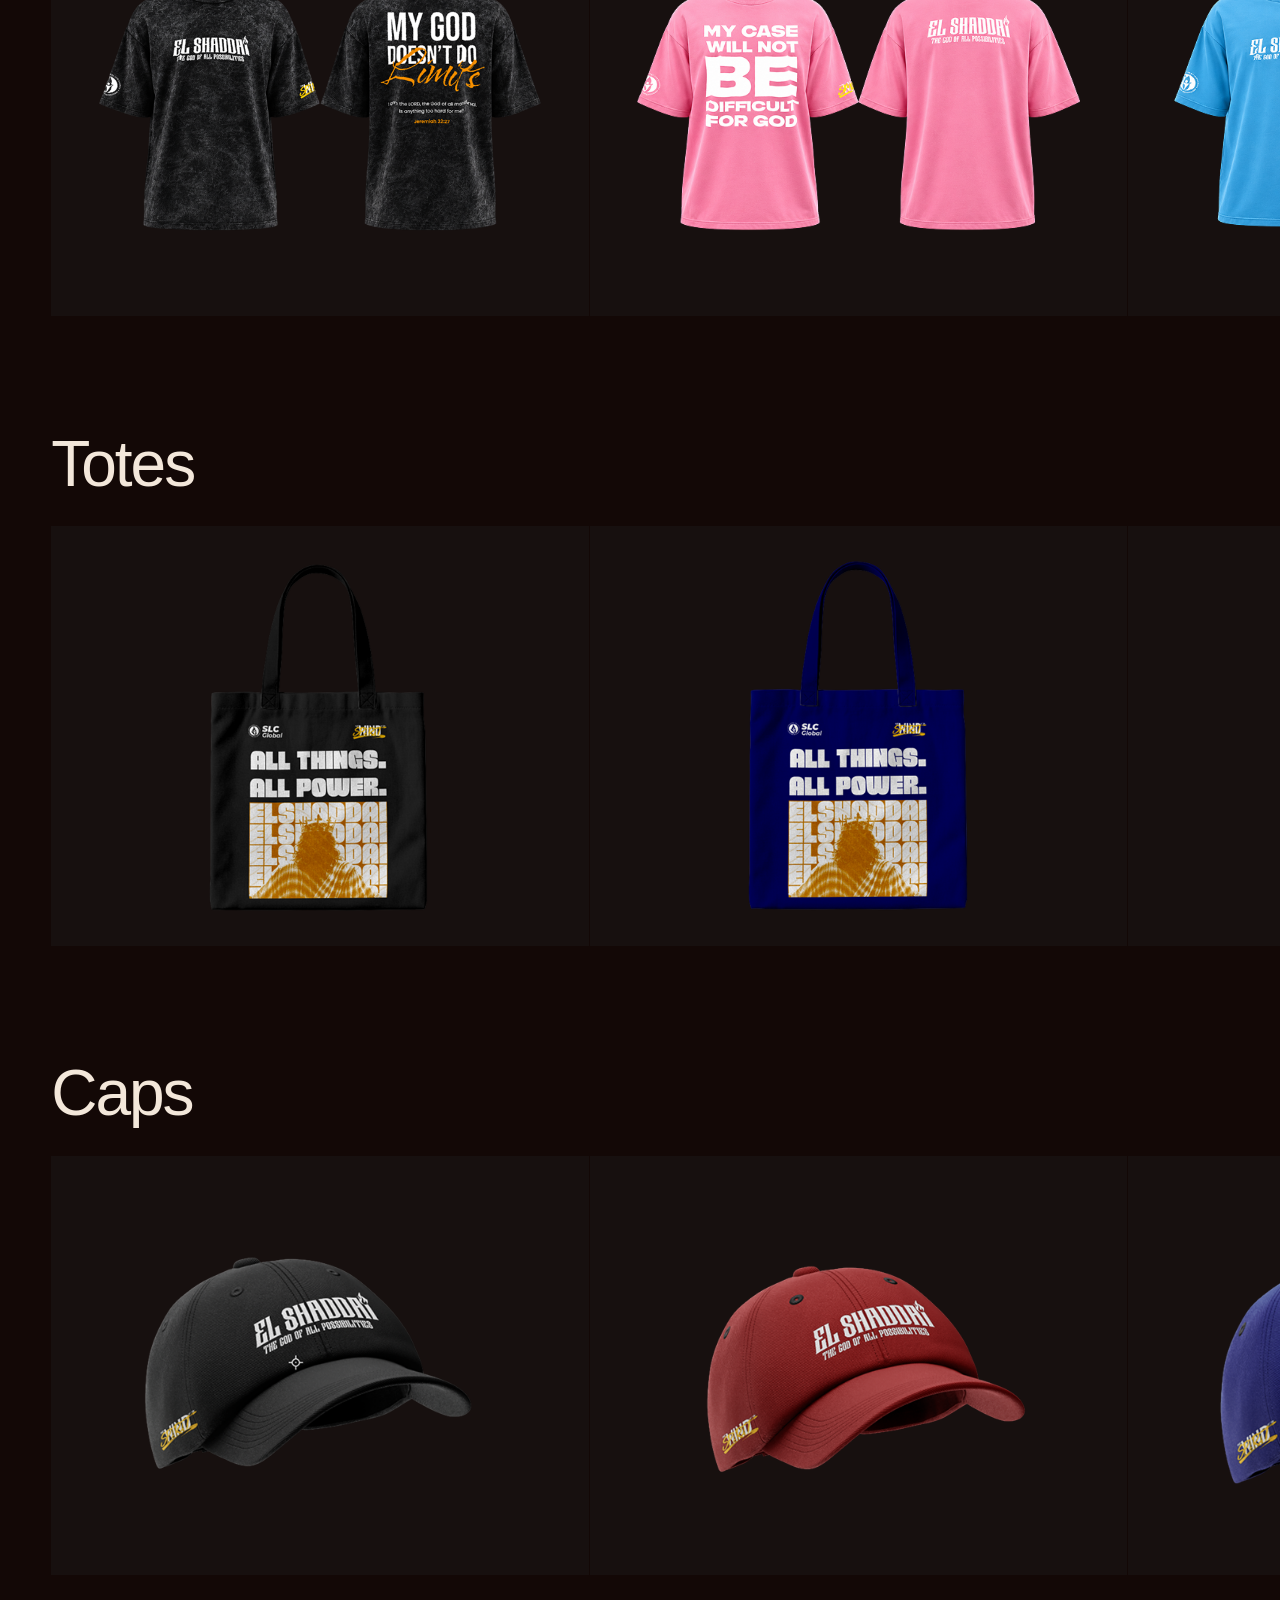
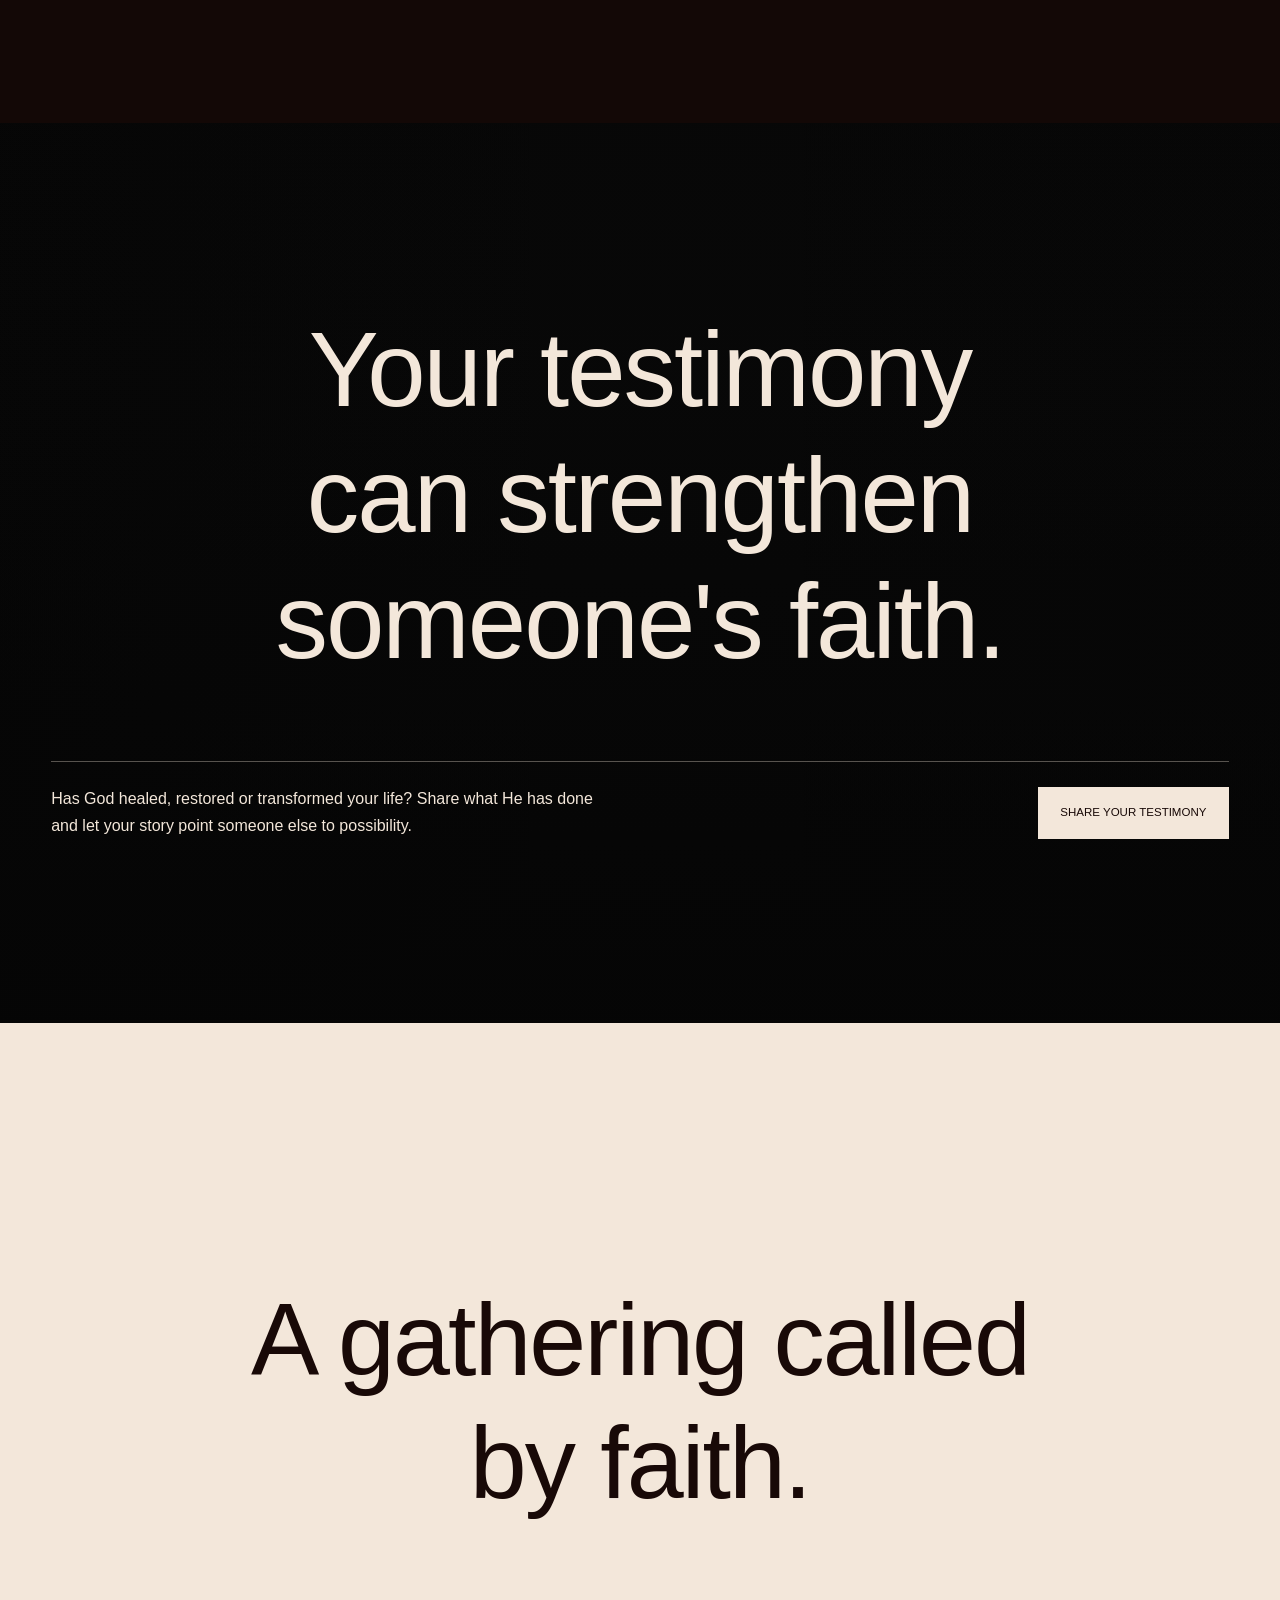
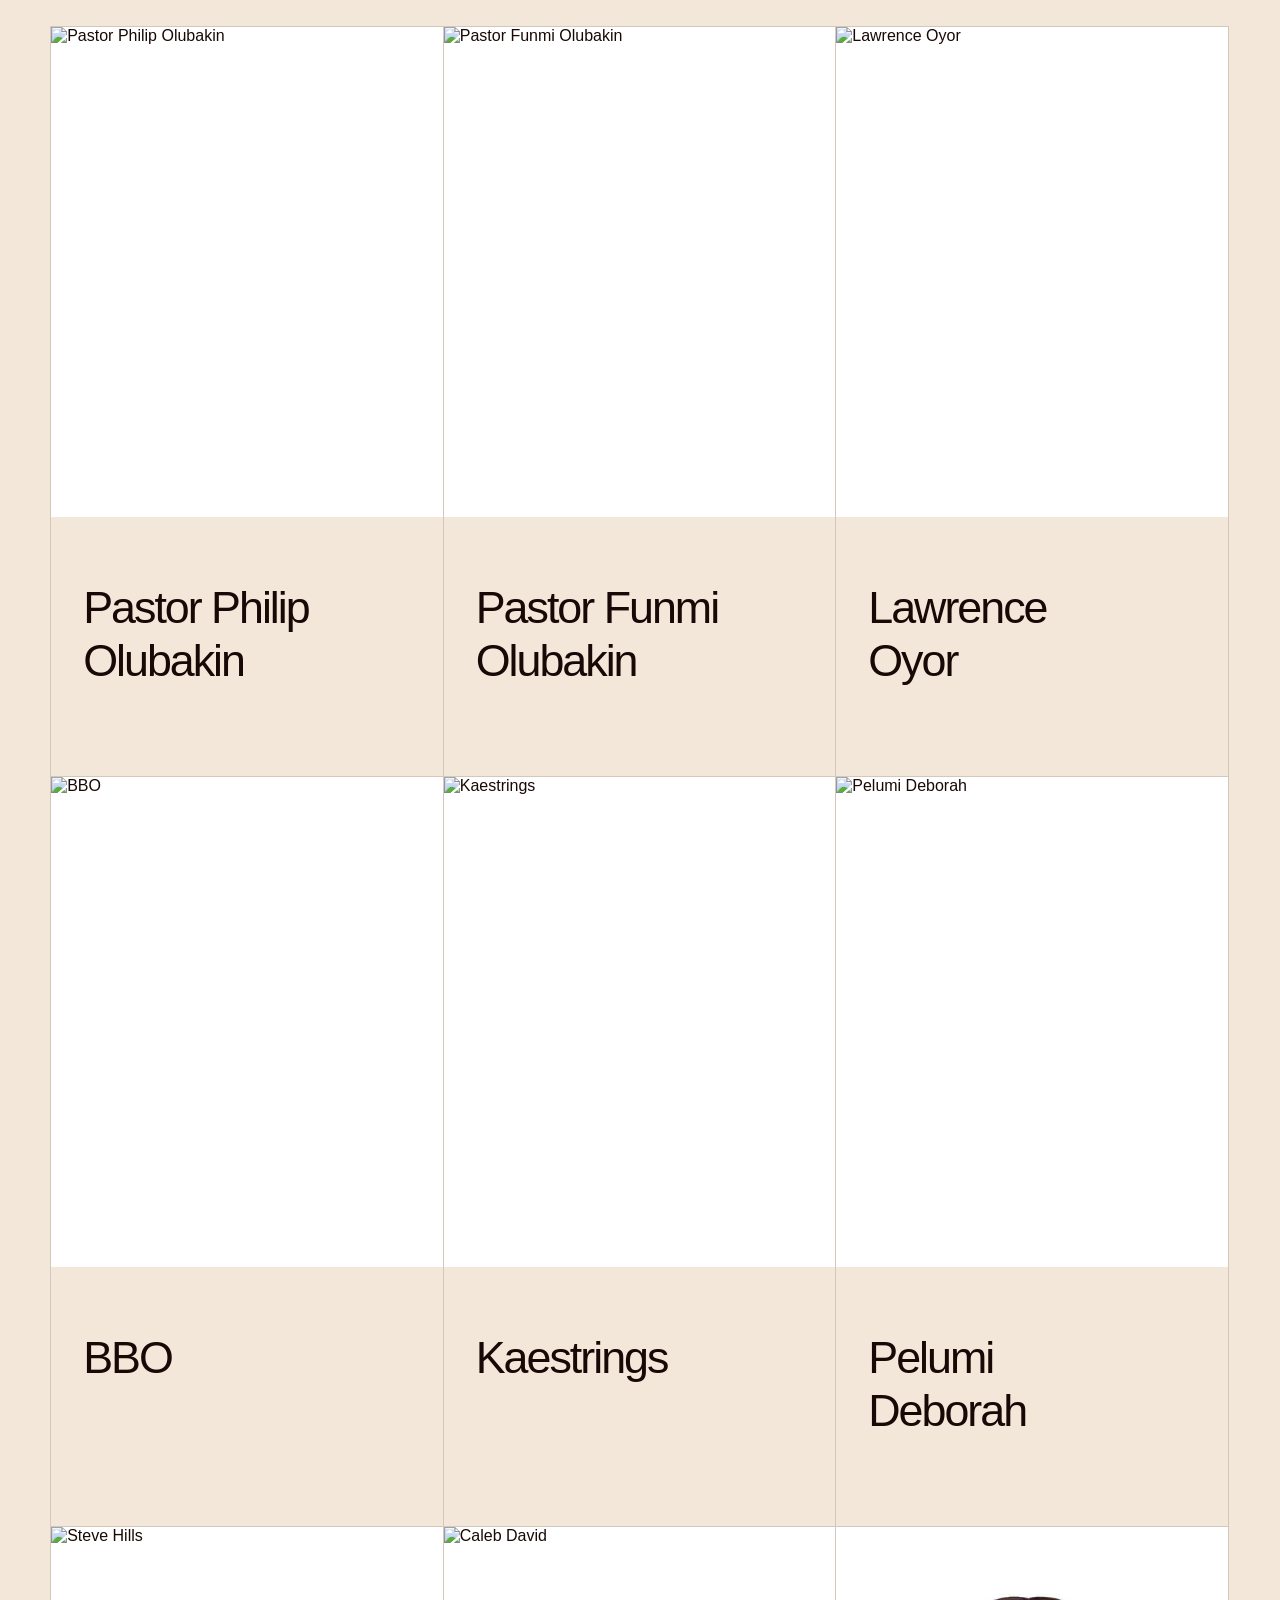
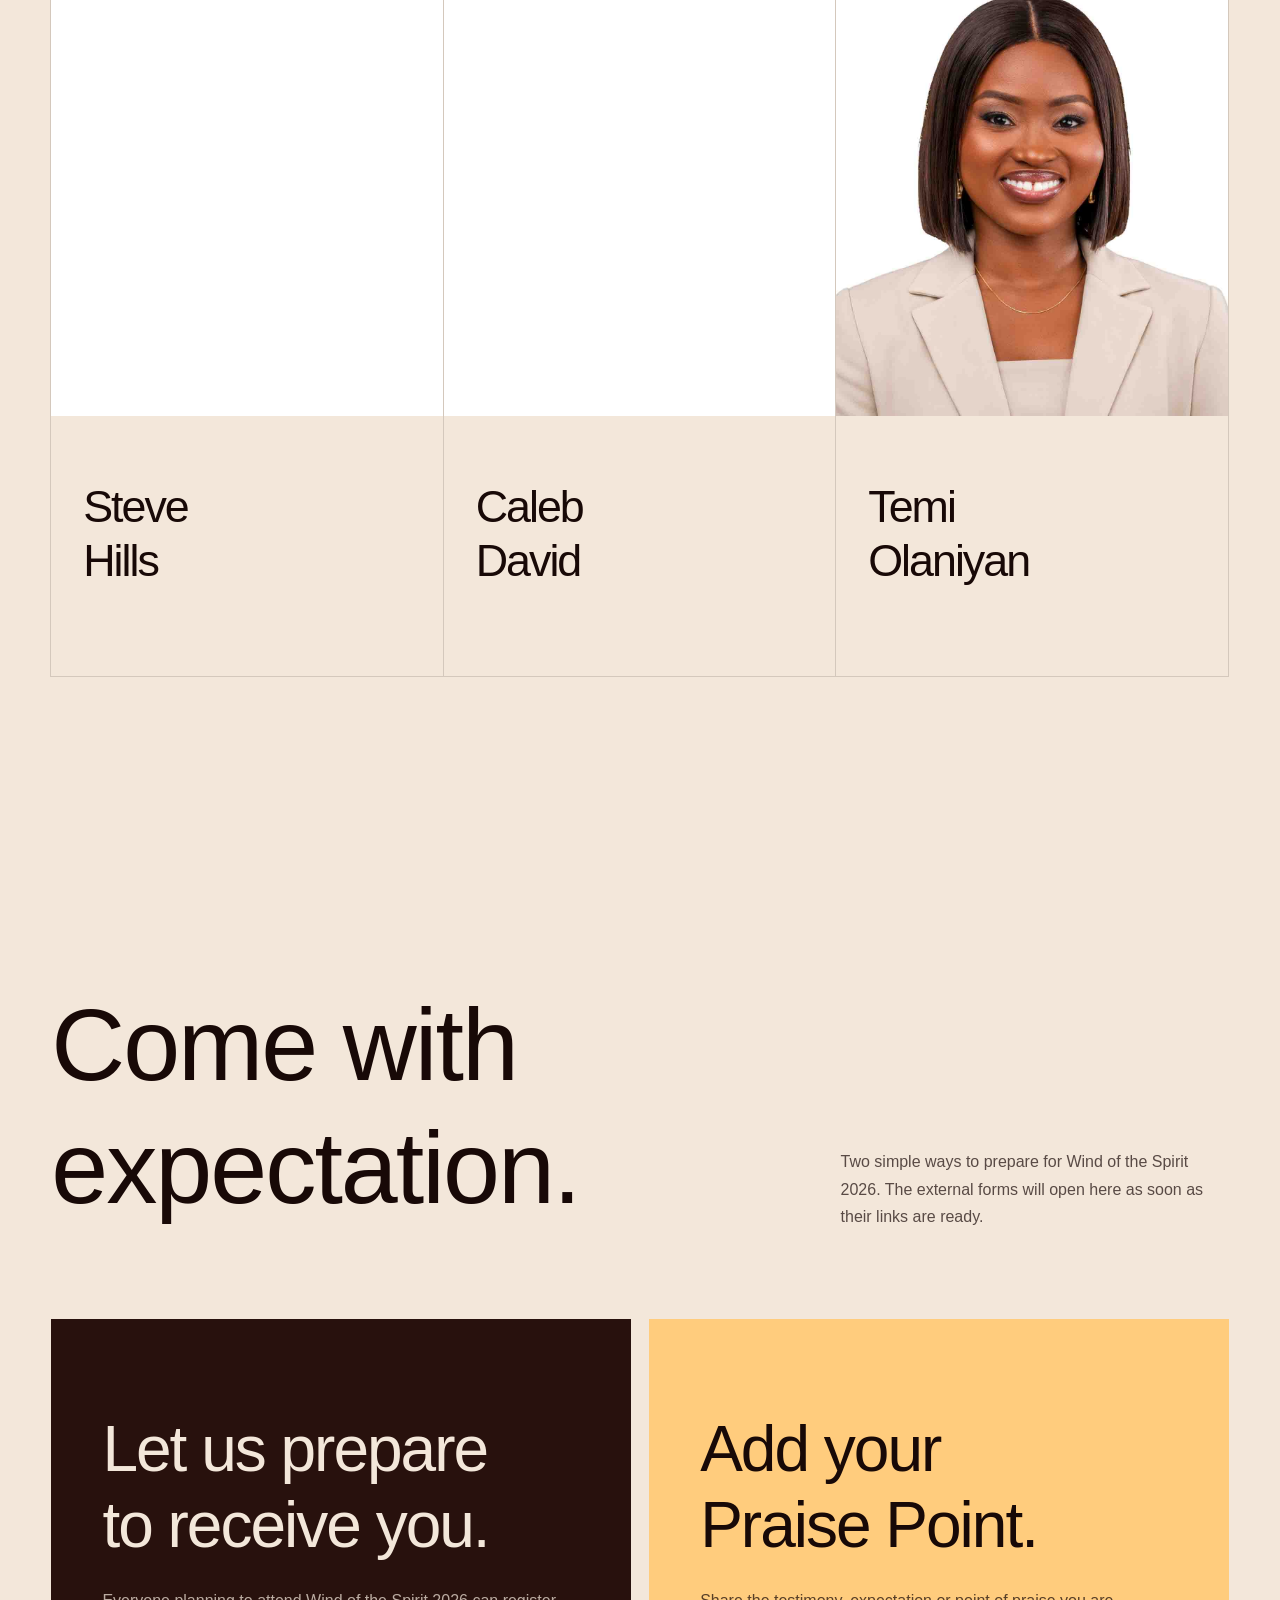
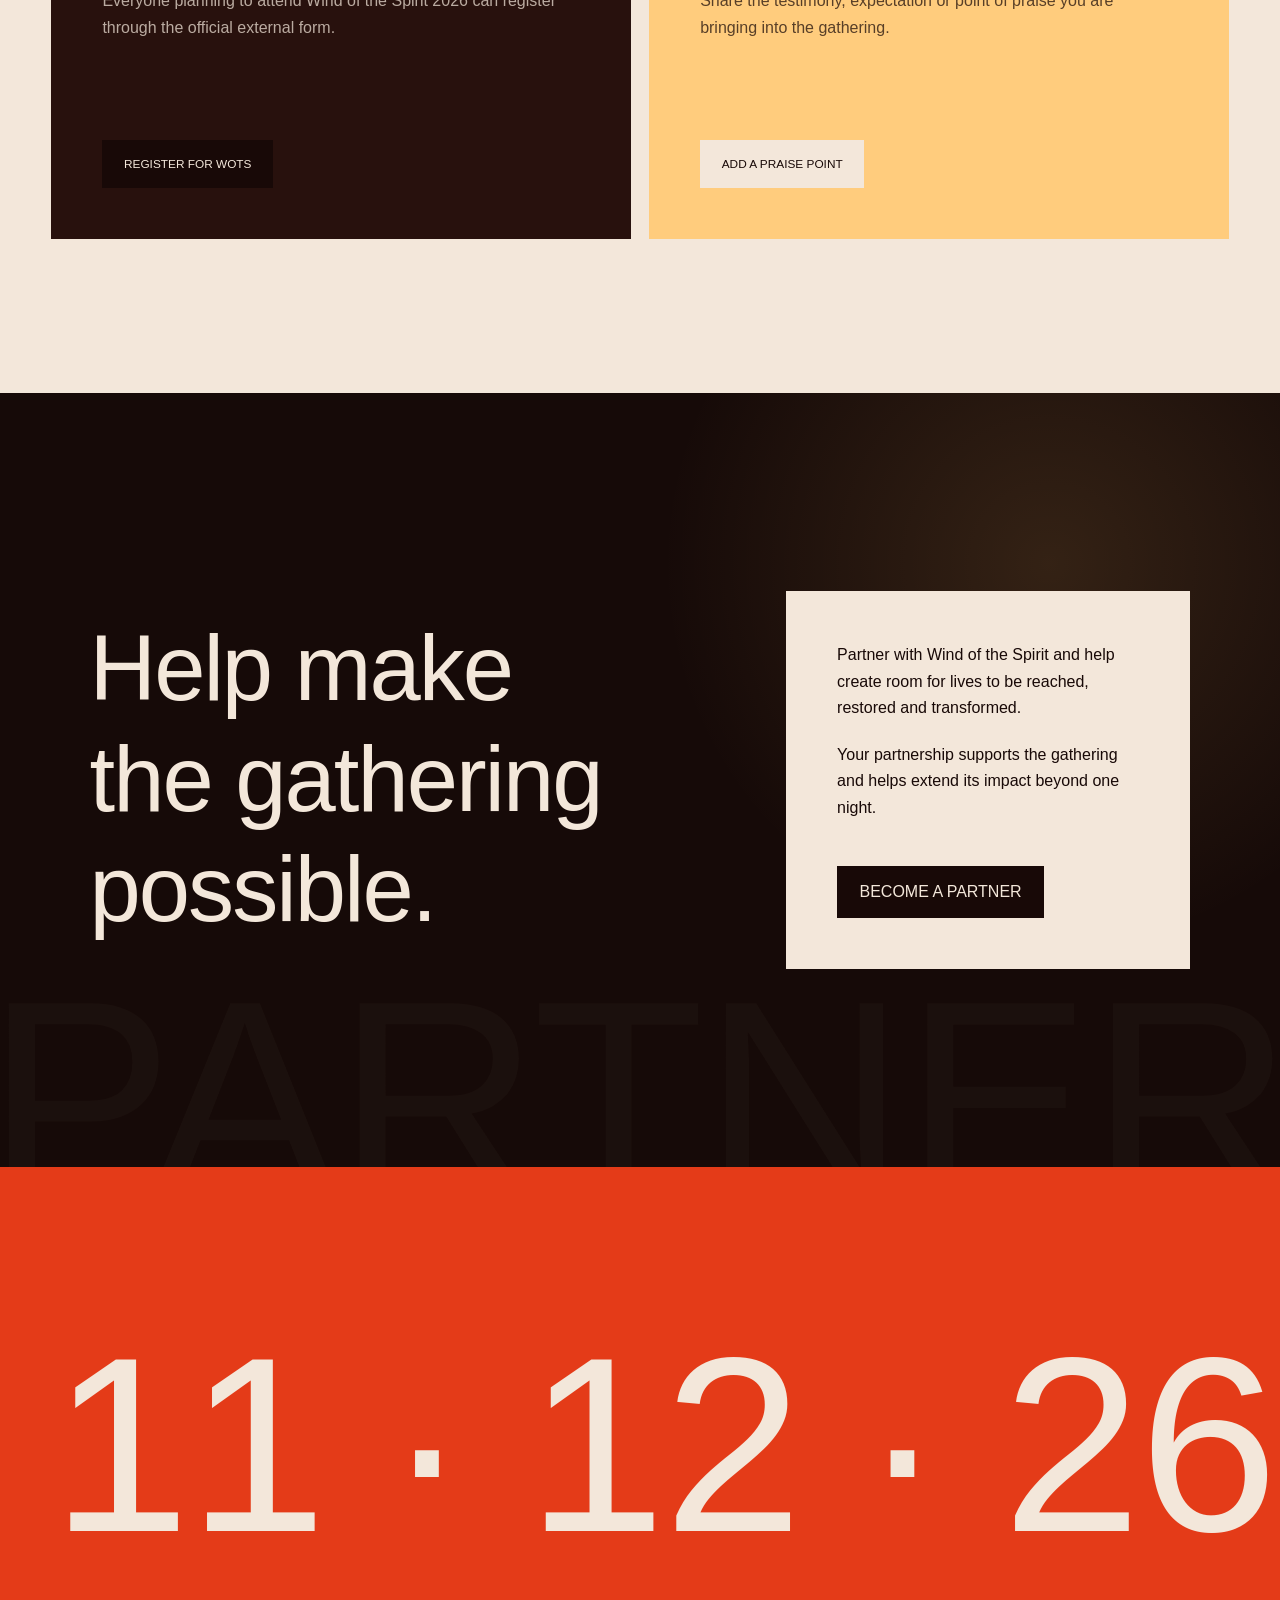
==== commit 38f89023: "Organize watch centers by country" ====
--- a/index.html
+++ b/index.html
@@ -266,7 +266,7 @@
         <details class="reveal"><summary>Is registration required?<span>＋</span></summary><p>Registration is open to everyone planning to attend. <a href="https://docs.google.com/forms/d/e/1FAIpQLSeudB2BrS4OurlJNMf3cR9Z-fC0loavIIoJ4j02C1jhJt_h6w/viewform?usp=send_form" target="_blank" rel="noopener noreferrer">Complete the official registration form.</a></p></details>
         <details class="reveal"><summary>Will the event be livestreamed?<span>＋</span></summary><p>Yes. The gathering will be livestreamed on the official Supernatural Life Church YouTube channel. The direct viewing link will be shared when it is ready.</p></details>
         <details class="reveal"><summary>Will free transport be available?<span>＋</span></summary><p>Free buses are planned. The number of buses, routes and pickup points are still being confirmed and will be published once approved.</p></details>
-        <details class="reveal"><summary>Will there be watch centres?<span>＋</span></summary><p>Yes. Our first confirmed watch center is in Charlton, London. <a href="watch-centers.html">View watch center details and directions.</a> More locations will be added as they are confirmed.</p></details>
+        <details class="reveal"><summary>Will there be watch centres?<span>＋</span></summary><p>Yes. Confirmed watch centers are available in Nigeria and the United Kingdom. <a href="watch-centers.html">View all locations, contacts and directions.</a></p></details>
         <details class="reveal"><summary>Can I partner with Wind of the Spirit?<span>＋</span></summary><p>Yes. <a href="https://docs.google.com/forms/d/e/1FAIpQLSd0lUmSZDL0z_NO15qpIMOqTaIy_eShudvwnE9Mx-NUN8-vDw/viewform" target="_blank" rel="noopener noreferrer">Open the official partnership form</a> to support the gathering.</p></details>
         <details class="reveal"><summary>How can I receive updates?<span>＋</span></summary><p>Follow <a href="https://www.instagram.com/windofthespiritglobal/" target="_blank" rel="noopener noreferrer">Wind of the Spirit</a> and <a href="https://www.instagram.com/slchurchng/" target="_blank" rel="noopener noreferrer">Supernatural Life Church</a> on Instagram, or visit <a href="https://slchurchng.org/" target="_blank" rel="noopener noreferrer">slchurchng.org</a>.</p></details>
       </div>
--- a/styles.css
+++ b/styles.css
@@ -402,38 +402,38 @@
 .watch-intro p+p{margin-top:1rem;opacity:.58}
 .watch-signup{display:flex;align-items:center;justify-content:space-between;gap:2rem;margin-top:2rem;padding:1.15rem 1.3rem;background:var(--gold);color:var(--ink);font-size:.72rem;text-transform:uppercase;transition:background .2s ease,transform .2s ease}
 .watch-signup:hover,.watch-signup:focus-visible{background:var(--cream);transform:translateY(-2px)}
-.watch-regions{padding:clamp(6rem,10vw,10rem) var(--pad);background:var(--ember);color:var(--cream)}
-.watch-regions-head{margin-bottom:clamp(3rem,7vw,7rem)}
-.watch-regions-head h2{width:min(100%,1100px);margin:0;font-size:clamp(3.5rem,7.5vw,8rem);font-weight:500;line-height:1.05;letter-spacing:-2px;text-wrap:balance}
-.watch-regions-grid{display:grid;grid-template-columns:repeat(3,minmax(0,1fr));border-top:1px solid rgba(255,247,237,.3);border-left:1px solid rgba(255,247,237,.3)}
-.watch-regions-grid div{display:flex;flex-direction:column;justify-content:space-between;min-height:180px;padding:1.4rem;border-right:1px solid rgba(255,247,237,.3);border-bottom:1px solid rgba(255,247,237,.3);font-size:clamp(1.5rem,2.5vw,2.7rem);line-height:1.15}
-.watch-regions-grid span{font-size:.65rem;color:var(--gold)}
-.watch-regions-cta{display:flex;align-items:center;justify-content:space-between;gap:2rem;margin-top:2rem}
-.watch-regions-cta p{max-width:590px;margin:0;line-height:1.5;opacity:.75}
-.watch-regions-cta a{padding:1.15rem 1.4rem;background:var(--cream);color:var(--ink);font-size:.72rem;text-transform:uppercase;white-space:nowrap;transition:transform .2s ease,background .2s ease}
-.watch-regions-cta a:hover,.watch-regions-cta a:focus-visible{background:var(--gold);transform:translateY(-2px)}
-.watch-list{padding:clamp(5rem,9vw,9rem) var(--pad) clamp(7rem,11vw,11rem);background:var(--cream);color:var(--ink)}
-.watch-list-head{display:flex;align-items:center;justify-content:space-between;margin-bottom:clamp(2.5rem,5vw,5rem);padding-bottom:1rem;border-bottom:1px solid rgba(24,9,7,.25)}
-.watch-list-head h2{margin:0;font-size:clamp(1.5rem,2.4vw,2.3rem)}
-.watch-list-head span{font-size:.68rem;text-transform:uppercase;opacity:.55}
-.watch-card{display:grid;grid-template-columns:minmax(0,1.15fr) minmax(360px,.85fr);min-height:670px;background:var(--night);color:var(--cream)}
-.watch-map{position:relative;min-height:570px;overflow:hidden;background:#d7cbbd}
-.watch-map iframe{position:absolute;inset:0;width:100%;height:100%;border:0;filter:grayscale(1) contrast(.92)}
-.watch-card-copy{display:flex;flex-direction:column;padding:clamp(2rem,5vw,5rem)}
-.watch-card-meta{display:flex;justify-content:space-between;gap:1.5rem;padding-bottom:1rem;border-bottom:1px solid var(--line);font-size:.68rem;text-transform:uppercase;color:var(--gold)}
-.watch-card-copy h3{max-width:630px;margin:clamp(2rem,5vw,4.5rem) 0 1.5rem;font-size:clamp(2.8rem,5vw,5.2rem);font-weight:500;line-height:1.08;letter-spacing:-2px}
-.watch-card-copy address{font-style:normal;font-size:clamp(1rem,1.45vw,1.25rem);line-height:1.6;opacity:.72}
-.watch-contacts{display:grid;grid-template-columns:1fr 1fr;gap:.7rem 1.5rem;margin-top:auto;padding-top:3rem}
-.watch-contacts p{grid-column:1/-1;margin:0 0 .35rem;font-size:.65rem;text-transform:uppercase;opacity:.5}
-.watch-contacts a{font-size:clamp(1rem,1.25vw,1.15rem)}
-.watch-contacts small{display:block;margin-top:.35rem;font-size:.68rem;text-transform:uppercase;color:var(--gold)}
-.watch-map-cta{display:flex;align-items:center;justify-content:space-between;gap:2rem;margin-top:2.5rem;padding:1.15rem 1.3rem;background:var(--gold);color:var(--ink);font-size:.72rem;text-transform:uppercase;transition:background .2s ease,transform .2s ease}
-.watch-map-cta:hover,.watch-map-cta:focus-visible{background:var(--cream);transform:translateY(-2px)}
+.watch-directory{padding:clamp(6rem,10vw,10rem) var(--pad);background:var(--cream);color:var(--ink)}
+.watch-directory-head{display:grid;grid-template-columns:minmax(0,1.3fr) minmax(260px,.7fr);gap:clamp(2rem,7vw,9rem);align-items:end;margin-bottom:clamp(4rem,8vw,8rem)}
+.watch-directory-head h2{margin:0;font-size:clamp(4rem,8vw,9rem);font-weight:500;line-height:1;letter-spacing:-2px}
+.watch-directory-head p{max-width:500px;margin:0;padding-bottom:1rem;border-bottom:1px solid rgba(24,9,7,.25);font-size:clamp(1rem,1.3vw,1.18rem);line-height:1.6;opacity:.7}
+.watch-countries{border-top:1px solid rgba(24,9,7,.25)}
+.watch-country{border-bottom:1px solid rgba(24,9,7,.25)}
+.watch-country summary{display:grid;grid-template-columns:minmax(0,1fr) auto 44px;gap:2rem;align-items:center;padding:clamp(1.5rem,3vw,2.5rem) 0;cursor:pointer;list-style:none}
+.watch-country summary::-webkit-details-marker{display:none}
+.watch-country summary>span{font-size:clamp(2.2rem,4.5vw,5rem);font-weight:500;line-height:1.05;letter-spacing:-2px}
+.watch-country[open] summary>span{transform:none}
+.watch-country summary small{font-size:.7rem;text-transform:uppercase;opacity:.58}
+.watch-country summary b{display:grid;width:42px;height:42px;place-items:center;border:1px solid rgba(24,9,7,.3);border-radius:50%;font-size:1.2rem;font-weight:400;transition:transform .25s ease,background .25s ease}
+.watch-country[open] summary b{background:var(--gold);transform:rotate(45deg)}
+.watch-country-content{padding:0 0 clamp(4rem,7vw,7rem)}
+.watch-city+.watch-city{margin-top:clamp(4rem,7vw,7rem)}
+.watch-city-head{display:flex;align-items:end;justify-content:space-between;gap:2rem;margin-bottom:1.5rem;padding-bottom:1rem;border-bottom:1px solid rgba(24,9,7,.22)}
+.watch-city-head h3{margin:0;font-size:clamp(2rem,4vw,4.5rem);font-weight:500;line-height:1}
+.watch-city-head span{font-size:.67rem;text-transform:uppercase;opacity:.55}
+.watch-center-grid{display:grid;grid-template-columns:repeat(2,minmax(0,1fr));gap:1px;background:rgba(24,9,7,.18)}
+.watch-center-card{display:flex;min-height:390px;flex-direction:column;padding:clamp(1.5rem,3vw,2.8rem);background:#fffaf4}
+.watch-center-card h4{margin:0 0 1.5rem;font-size:clamp(2rem,3.4vw,3.5rem);font-weight:500;line-height:1.08;letter-spacing:-2px}
+.watch-center-card address{max-width:570px;margin:0;font-style:normal;font-size:clamp(.95rem,1.25vw,1.1rem);line-height:1.65;opacity:.72}
+.watch-center-time{align-self:flex-end;margin-bottom:2rem;padding:.55rem .75rem;background:var(--ember);color:var(--cream);font-size:.67rem;text-transform:uppercase}
+.watch-center-contacts{display:flex;flex-wrap:wrap;gap:.65rem 1.5rem;margin-top:auto;padding-top:2.5rem}
+.watch-center-contacts a,.watch-center-contacts>span{font-size:.9rem;text-decoration:underline;text-decoration-color:rgba(24,9,7,.28);text-underline-offset:.25rem}
+.watch-center-map{display:flex;align-items:center;justify-content:space-between;gap:2rem;margin-top:1.4rem;padding:1rem 1.1rem;background:var(--ink);color:var(--cream);font-size:.7rem;text-transform:uppercase;transition:background .2s ease,transform .2s ease}
+.watch-center-map:hover,.watch-center-map:focus-visible{background:var(--ember);transform:translateY(-2px)}
 .watch-more{padding:clamp(7rem,13vw,13rem) var(--pad);text-align:center;background:var(--ember);color:var(--cream)}
 .watch-more p{margin:0 0 2rem;font-size:.68rem;text-transform:uppercase;opacity:.7}
 .watch-more h2{margin:0 auto;font-size:clamp(4rem,10vw,10rem);font-weight:500;line-height:1.05;letter-spacing:-2px}
-@media(max-width:900px){.watch-hero{min-height:70vh;grid-template-columns:1fr}.watch-intro{max-width:600px}.watch-regions-grid{grid-template-columns:repeat(2,minmax(0,1fr))}.watch-card{grid-template-columns:1fr;min-height:0}.watch-map{aspect-ratio:16/10;min-height:0}.watch-card-copy{min-height:570px}.watch-contacts{margin-top:3rem}}
-@media(max-width:560px){.watch-hero{padding-top:9rem}.watch-hero h1{font-size:clamp(4.4rem,21vw,7rem)}.watch-regions-grid{grid-template-columns:1fr}.watch-regions-grid div{min-height:120px}.watch-regions-cta{align-items:stretch;flex-direction:column}.watch-regions-cta a{text-align:center}.watch-list{padding-left:0;padding-right:0}.watch-list-head{margin-left:var(--pad);margin-right:var(--pad)}.watch-map{aspect-ratio:4/3}.watch-card-copy{min-height:0;padding:2rem var(--pad) 3rem}.watch-contacts{grid-template-columns:1fr}.watch-card-copy h3{font-size:clamp(2.5rem,12vw,4rem)}.watch-more h2{font-size:clamp(3.5rem,16vw,6rem)}}
+@media(max-width:900px){.watch-hero{min-height:70vh;grid-template-columns:1fr}.watch-intro{max-width:600px}.watch-directory-head{grid-template-columns:1fr}.watch-directory-head p{max-width:620px}.watch-center-grid{grid-template-columns:1fr}}
+@media(max-width:560px){.watch-hero{padding-top:9rem}.watch-hero h1{font-size:clamp(4.4rem,21vw,7rem)}.watch-directory{padding-left:var(--pad);padding-right:var(--pad)}.watch-country summary{grid-template-columns:minmax(0,1fr) 42px;gap:1rem}.watch-country summary small{grid-column:1/-1;grid-row:2}.watch-country summary b{grid-column:2;grid-row:1}.watch-center-card{min-height:340px;padding:1.5rem}.watch-more h2{font-size:clamp(3.5rem,16vw,6rem)}}
 
 /* Testimony invitation */
 .testimony-section{position:relative;min-height:100vh;overflow:hidden;display:flex;align-items:center;padding:clamp(7rem,10vw,10rem) var(--pad);color:var(--cream);background:#080808}
